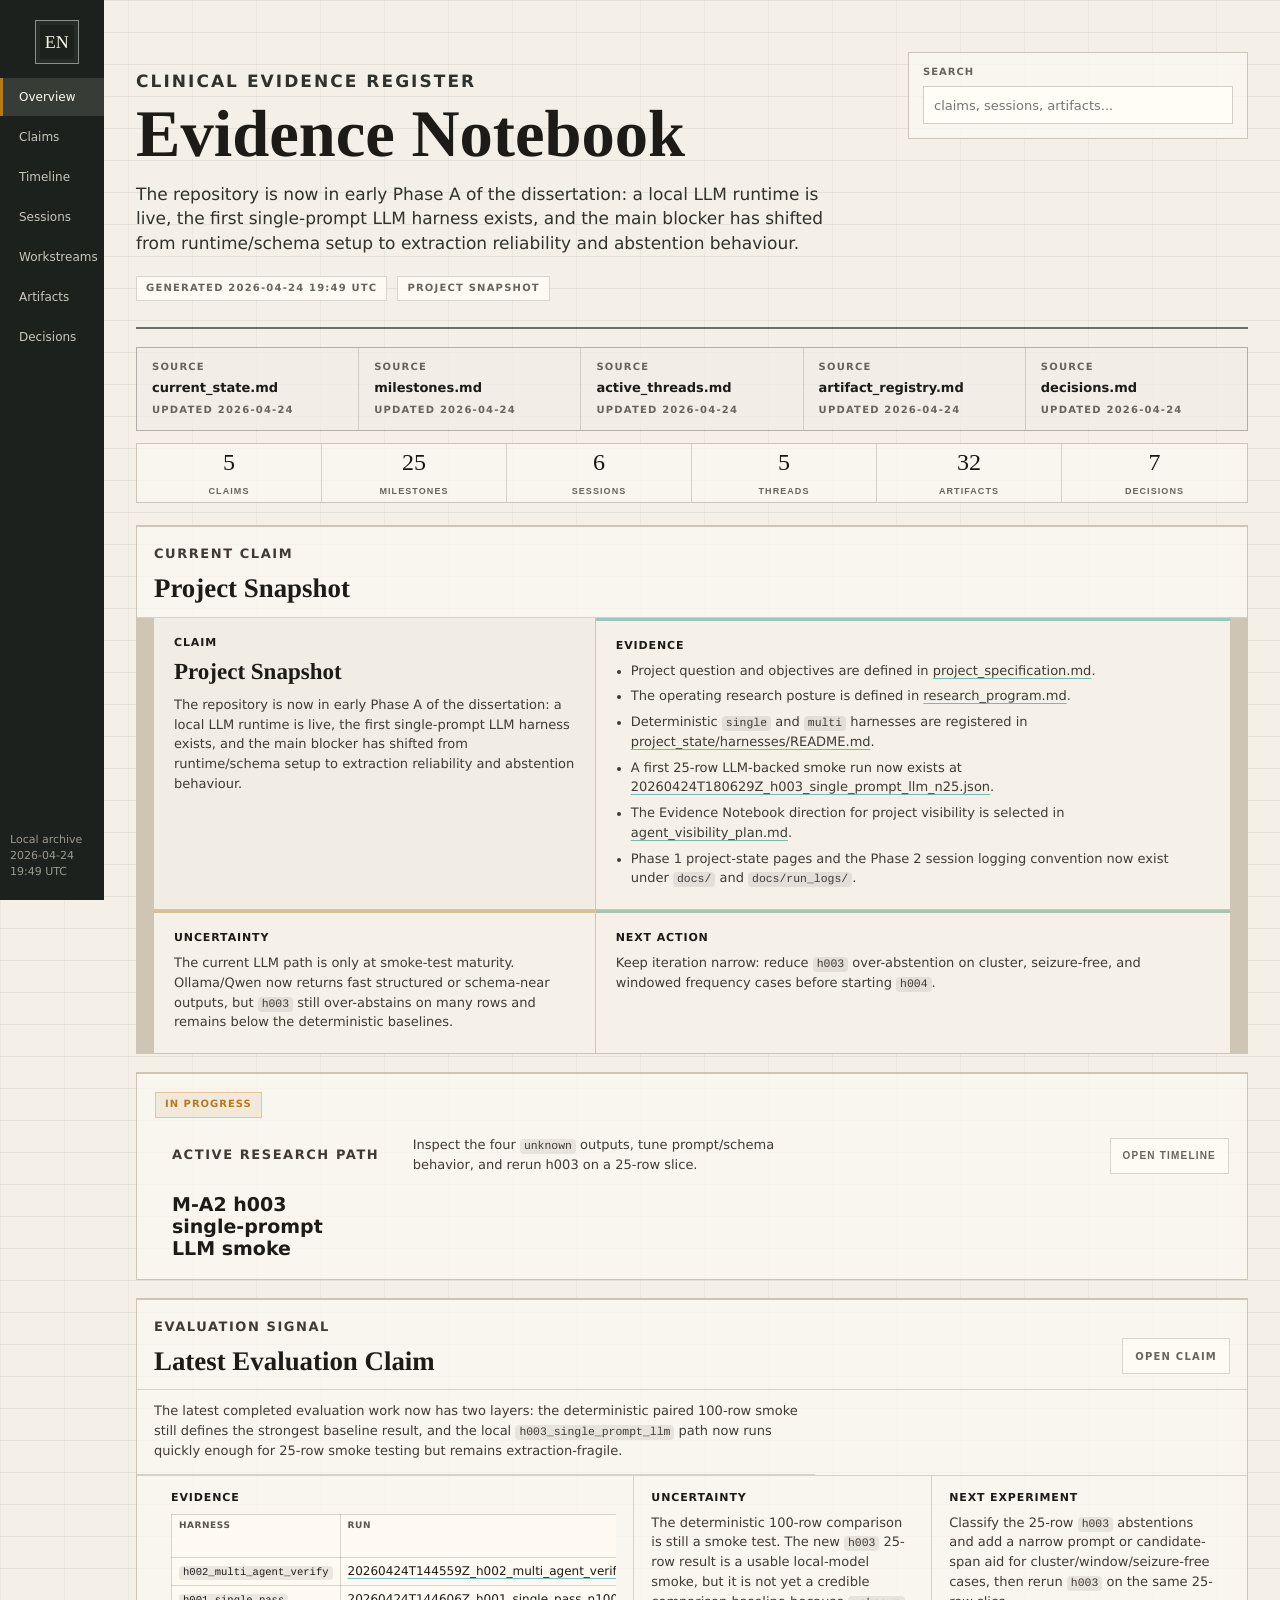
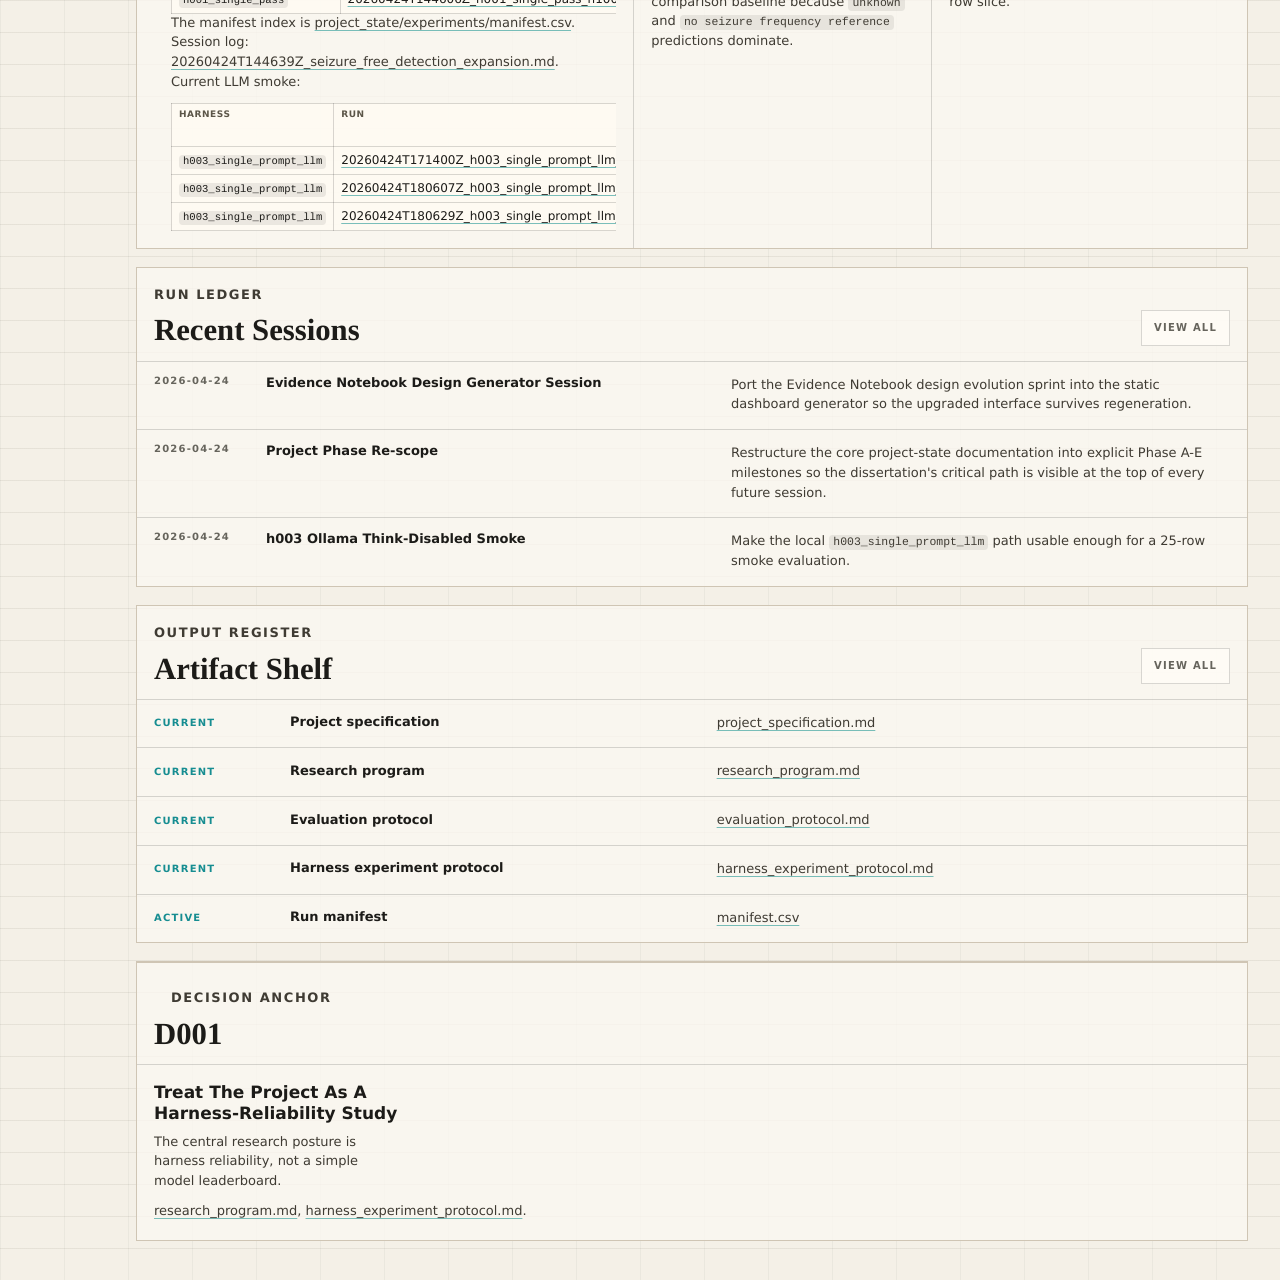
==== site/index.html @ 2886433f "Extract Evidence Notebook into deployable site/ for Vercel" ====
<!doctype html>
<html lang="en">
  <head>
    <meta charset="utf-8" />
    <meta name="viewport" content="width=device-width, initial-scale=1" />
    <title>Evidence Notebook</title>
    <link rel="icon" href="data:," />
    <link rel="stylesheet" href="assets/styles.css" />
  </head>
  <body class="app-body">
    <div id="app" class="app-shell" data-view="overview"></div>
    <script src="assets/data.js"></script>
    <script src="assets/app.js"></script>
  </body>
</html>
---- site/assets/styles.css ----
:root {
  color-scheme: light;
  --ink: #171614;
  --muted: #66645c;
  --paper: #fffdf6;
  --wash: #f3efe3;
  --line: rgba(23, 22, 20, 0.16);
  --accent: #0f8f8c;
  --accent-soft: rgba(15, 143, 140, 0.11);
  --amber: #c98713;
  --green: #2d7653;
  --blue: #315d9b;
}

* {
  box-sizing: border-box;
}

html {
  scroll-behavior: smooth;
}

body {
  margin: 0;
  overflow-x: hidden;
  background: #f5f1e8;
  color: var(--ink);
  font-family: Inter, ui-sans-serif, system-ui, -apple-system, BlinkMacSystemFont, "Segoe UI", sans-serif;
}

a {
  color: inherit;
  text-decoration-color: rgba(15, 143, 140, 0.55);
  text-underline-offset: 3px;
}

code {
  padding: 1px 4px;
  background: rgba(23, 22, 20, 0.08);
  border-radius: 4px;
  font-size: 0.92em;
}

.topbar {
  position: sticky;
  top: 0;
  z-index: 10;
  display: flex;
  gap: 18px;
  align-items: center;
  justify-content: space-between;
  min-height: 64px;
  padding: 10px clamp(18px, 4vw, 44px);
  border-bottom: 1px solid var(--line);
  background: rgba(255, 253, 246, 0.88);
  backdrop-filter: blur(16px);
}

.brand {
  display: grid;
  gap: 2px;
  text-decoration: none;
}

.brand span {
  font-weight: 800;
}

.brand small,
.section-heading span,
.artifact small,
.decision small {
  color: var(--muted);
  font-size: 12px;
}

nav {
  display: flex;
  flex-wrap: wrap;
  gap: 8px;
  justify-content: flex-end;
}

nav a {
  min-height: 34px;
  padding: 8px 10px;
  border: 1px solid transparent;
  border-radius: 999px;
  font-size: 13px;
  text-decoration: none;
  transition: border-color 160ms ease, background 160ms ease;
}

nav a:hover {
  border-color: var(--line);
  background: rgba(255, 255, 255, 0.62);
}

.hero {
  display: grid;
  grid-template-columns: minmax(0, 1fr) minmax(280px, 360px);
  gap: 32px;
  align-items: start;
  width: min(1180px, calc(100vw - 36px));
  margin: 0 auto;
  padding: 28px 0;
  border-bottom: 1px solid var(--line);
}

.hero-copy {
  max-width: 760px;
}

.eyebrow {
  margin: 0 0 12px;
  color: var(--accent);
  font-size: 12px;
  font-weight: 800;
  letter-spacing: 0.12em;
  text-transform: uppercase;
}

h1,
h2,
h3,
p {
  margin: 0;
}

h1 {
  max-width: 760px;
  font-family: Georgia, "Times New Roman", serif;
  font-size: clamp(36px, 4.2vw, 56px);
  font-weight: 700;
  line-height: 1.02;
}

h2 {
  font-family: Georgia, "Times New Roman", serif;
  font-size: clamp(30px, 3vw, 44px);
  line-height: 1.05;
}

h3 {
  font-size: 18px;
  line-height: 1.24;
}

.lede {
  max-width: 700px;
  margin-top: 14px;
  color: #37352f;
  font-size: clamp(17px, 1.7vw, 21px);
  line-height: 1.4;
}

.source-line {
  display: flex;
  flex-wrap: wrap;
  gap: 10px;
  margin-top: 26px;
}

.source-line a,
.hero-note span,
.milestone span,
.artifact span,
.decision span,
.session summary span {
  width: fit-content;
  padding: 5px 8px;
  border: 1px solid var(--line);
  background: rgba(255, 255, 255, 0.55);
  color: var(--muted);
  font-size: 12px;
  font-weight: 800;
  text-decoration: none;
  text-transform: uppercase;
}

.hero-note {
  padding: 20px;
  border-left: 5px solid var(--accent);
  background: var(--paper);
  box-shadow: 5px 5px 0 rgba(23, 22, 20, 0.07);
}

.hero-note strong {
  display: block;
  margin-top: 12px;
  font-size: 24px;
  line-height: 1.12;
}

.hero-note p {
  margin-top: 18px;
  color: var(--muted);
  line-height: 1.5;
}

.band {
  width: min(1180px, calc(100vw - 36px));
  margin: 0 auto;
  padding: 38px 0;
  border-bottom: 1px solid var(--line);
}

.section-heading {
  display: flex;
  gap: 18px;
  align-items: end;
  justify-content: space-between;
  margin-bottom: 28px;
}

.section-heading > div {
  display: grid;
  gap: 8px;
}

.claim-sheet {
  border-top: 2px solid var(--ink);
  background: var(--paper);
}

.claim {
  display: grid;
  grid-template-columns: minmax(180px, 250px) minmax(0, 1fr);
  gap: 20px 28px;
  padding: 22px 0;
  border-bottom: 1px solid var(--line);
}

.claim:last-child {
  border-bottom: 0;
}

.statement {
  font-family: Georgia, "Times New Roman", serif;
  font-size: clamp(20px, 2vw, 28px);
  line-height: 1.18;
}

.claim-meta {
  display: grid;
  grid-column: 1 / -1;
  grid-template-columns: repeat(3, 1fr);
  gap: 18px;
}

.claim-meta div,
.thread,
.decision,
.artifact,
.session {
  background: transparent;
}

.claim-meta div {
  min-width: 0;
  padding: 14px 14px 0 0;
  border-top: 1px solid var(--line);
}

b,
dt {
  display: block;
  margin-bottom: 8px;
  font-size: 12px;
  font-weight: 900;
  letter-spacing: 0.08em;
  text-transform: uppercase;
}

.claim-meta p,
.claim-meta li,
.thread p,
.thread dd,
.artifact p,
.decision p,
.decision div,
.session p,
.session li {
  color: #4b4941;
  font-size: 14px;
  line-height: 1.5;
}

.claim-meta p,
.thread dd p,
.session p,
.decision p {
  max-width: 72ch;
}

ul {
  margin: 0;
  padding-left: 18px;
}

table {
  display: block;
  width: 100%;
  max-width: 100%;
  margin-top: 10px;
  overflow-x: auto;
  border-collapse: collapse;
  background: rgba(255, 253, 246, 0.78);
  font-size: 13px;
}

th,
td {
  padding: 8px 9px;
  border: 1px solid var(--line);
  text-align: left;
  vertical-align: top;
}

th {
  color: #37352f;
  font-size: 11px;
  letter-spacing: 0.06em;
  text-transform: uppercase;
}

.timeline-list {
  display: grid;
  grid-template-columns: repeat(2, minmax(0, 1fr));
  gap: 0 28px;
  margin: 0;
  padding: 0;
  list-style: none;
}

.milestone {
  position: relative;
  min-height: 150px;
  padding: 0 0 28px 34px;
  border-left: 2px solid var(--line);
}

.milestone::before {
  position: absolute;
  top: 2px;
  left: -7px;
  width: 12px;
  height: 12px;
  border: 2px solid var(--ink);
  border-radius: 50%;
  background: var(--wash);
  content: "";
}

.milestone.complete::before {
  background: var(--green);
}

.milestone.planned::before {
  background: var(--amber);
}

.milestone h3,
.artifact h3,
.decision h3,
.thread h3 {
  margin: 12px 0 8px;
}

.milestone p,
.milestone small {
  display: block;
  max-width: 620px;
  color: var(--muted);
  line-height: 1.45;
}

.split {
  display: grid;
  grid-template-columns: minmax(220px, 280px) minmax(0, 1fr);
  gap: 36px;
  align-items: start;
}

.sticky {
  position: sticky;
  top: 92px;
}

.session-list {
  display: grid;
  gap: 14px;
}

.session {
  border-top: 1px solid var(--ink);
  padding: 18px 0;
}

.session summary {
  display: grid;
  grid-template-columns: 110px minmax(0, 1fr);
  gap: 14px;
  align-items: center;
  cursor: pointer;
  list-style: none;
}

.session summary::-webkit-details-marker {
  display: none;
}

.objective {
  margin: 14px 0 0 124px;
}

.session-fields {
  display: grid;
  grid-template-columns: repeat(2, minmax(0, 1fr));
  gap: 18px;
  margin-top: 18px;
}

.session-fields > div {
  min-width: 0;
}

.session footer {
  display: flex;
  flex-wrap: wrap;
  gap: 10px;
  align-items: center;
  justify-content: space-between;
  margin-top: 18px;
  padding-top: 12px;
  border-top: 1px solid var(--line);
  color: var(--muted);
  font-size: 13px;
}

.thread-grid {
  display: grid;
  grid-template-columns: repeat(2, minmax(0, 1fr));
  gap: 20px;
}

.thread {
  padding: 18px 0 18px 18px;
  border-left: 5px solid var(--accent);
}

.thread dl {
  display: grid;
  gap: 10px;
  margin: 18px 0 0;
}

.thread dd {
  margin: 0;
}

.artifact-table,
.decision-list {
  display: grid;
  gap: 1px;
  background: var(--line);
  border: 1px solid var(--line);
}

.artifact,
.decision {
  display: grid;
  grid-template-columns: minmax(190px, 0.55fr) minmax(260px, 1fr) minmax(160px, 0.35fr);
  gap: 18px;
  align-items: start;
  min-width: 0;
  padding: 18px;
  background: var(--paper);
}

.decision {
  grid-template-columns: 82px minmax(220px, 0.7fr) minmax(260px, 1fr);
}

.artifact span,
.decision span {
  border-color: rgba(15, 143, 140, 0.28);
  color: var(--accent);
}

.artifact:hover,
.decision:hover,
.thread:hover,
.session:hover {
  background: #fffefa;
  transition: background 160ms ease;
}

@media (max-width: 980px) {
  .topbar,
  .hero,
  .split,
  .claim,
  .claim-meta,
  .timeline-list,
  .thread-grid,
  .session-fields,
  .artifact,
  .decision {
    grid-template-columns: 1fr;
  }

  .hero {
    padding-top: 26px;
  }

  .section-heading {
    display: grid;
    align-items: start;
  }

  .sticky {
    position: static;
  }

  .objective {
    margin-left: 0;
  }
}

@media (max-width: 640px) {
  .topbar {
    padding-right: 16px;
    padding-left: 16px;
  }

  .band,
  .hero {
    width: min(100vw - 28px, 1180px);
  }

  nav {
    justify-content: flex-start;
  }

  .session summary {
    grid-template-columns: 1fr;
  }

  h1 {
    font-size: clamp(34px, 10vw, 44px);
  }
}

/* Archive Atlas direction */
body {
  background:
    linear-gradient(90deg, rgba(47, 43, 35, 0.035) 1px, transparent 1px),
    #ece7dc;
  background-size: 56px 100%;
}

.archive-shell {
  display: grid;
  grid-template-columns: 104px minmax(0, 1fr);
  min-height: 100svh;
}

.atlas-sidebar {
  position: sticky;
  top: 0;
  display: grid;
  grid-template-rows: auto 1fr auto;
  gap: 22px;
  height: 100svh;
  padding: 20px 0;
  background:
    linear-gradient(90deg, rgba(255, 255, 255, 0.04), transparent),
    #27241f;
  color: #f4efe4;
}

.monogram {
  display: grid;
  width: 54px;
  height: 54px;
  place-items: center;
  margin: 0 auto;
  border: 1px solid rgba(244, 239, 228, 0.38);
  color: #f4efe4;
  font-family: Georgia, "Times New Roman", serif;
  font-size: 20px;
  text-decoration: none;
  box-shadow: inset 0 0 0 4px rgba(255, 255, 255, 0.04);
}

.atlas-sidebar nav {
  display: grid;
  align-content: start;
  gap: 2px;
  justify-content: stretch;
}

.atlas-sidebar nav a {
  min-height: 38px;
  padding: 11px 14px;
  border: 0;
  border-left: 3px solid transparent;
  border-radius: 0;
  color: rgba(244, 239, 228, 0.82);
  font-size: 12px;
  text-align: left;
}

.atlas-sidebar nav a:hover {
  border-left-color: #b5a16f;
  background: rgba(244, 239, 228, 0.1);
  color: #fffaf0;
}

.atlas-sidebar p {
  margin: 0;
  padding: 0 12px;
  color: rgba(244, 239, 228, 0.6);
  font-size: 11px;
  line-height: 1.45;
}

.archive-main {
  width: min(1320px, calc(100vw - 104px));
  min-width: 0;
  margin: 0 auto;
  padding: 26px clamp(24px, 3vw, 42px) 42px;
}

.archive-hero {
  display: grid;
  grid-template-columns: minmax(0, 1fr) 240px;
  gap: 32px;
  padding: 22px 0 24px;
  border-bottom: 2px solid rgba(47, 43, 35, 0.55);
}

.archive-hero h1 {
  font-size: clamp(42px, 5vw, 64px);
  line-height: 0.98;
}

.archive-hero .lede {
  max-width: 840px;
  color: #494438;
  font-size: 17px;
}

.archive-stamp {
  align-self: start;
  padding: 14px;
  border: 1px solid rgba(47, 43, 35, 0.2);
  background: rgba(255, 252, 243, 0.55);
}

.archive-stamp span {
  display: block;
  margin-bottom: 12px;
  color: var(--muted);
  font-size: 10px;
  font-weight: 900;
  letter-spacing: 0.1em;
  text-transform: uppercase;
}

.archive-stamp strong {
  display: block;
  font-size: 17px;
  line-height: 1.18;
}

.archive-stamp p {
  margin-top: 12px;
  color: var(--muted);
  font-size: 12px;
  line-height: 1.45;
}

.source-tabs {
  display: flex;
  flex-wrap: wrap;
  gap: 0;
  margin-top: 18px;
  border: 1px solid var(--line);
  background: rgba(255, 252, 243, 0.5);
}

.source-tabs a {
  min-height: 38px;
  padding: 11px 14px;
  border-right: 1px solid var(--line);
  color: #514a3b;
  font-size: 12px;
  font-weight: 800;
  text-decoration: none;
}

.source-tabs a:hover {
  background: var(--paper);
}

.archive-stats {
  display: grid;
  grid-template-columns: repeat(6, minmax(0, 1fr));
  margin: 16px 0 26px;
  border-top: 1px solid var(--line);
  border-bottom: 1px solid var(--line);
}

.archive-stats div {
  display: grid;
  gap: 4px;
  min-height: 74px;
  place-items: center;
  border-right: 1px solid var(--line);
}

.archive-stats div:last-child {
  border-right: 0;
}

.archive-stats strong {
  font-family: Georgia, "Times New Roman", serif;
  font-size: 28px;
  font-weight: 400;
}

.archive-stats span {
  color: var(--muted);
  font-size: 10px;
  font-weight: 900;
  letter-spacing: 0.08em;
  text-transform: uppercase;
}

.band {
  width: 100%;
  padding: 28px 0;
}

.section-heading {
  padding-bottom: 12px;
  margin-bottom: 0;
  border-bottom: 1px solid rgba(47, 43, 35, 0.3);
}

.section-heading h2 {
  font-size: clamp(27px, 2.5vw, 38px);
}

.eyebrow {
  color: #566d63;
}

.claim-sheet {
  border-top: 0;
  background: rgba(255, 252, 243, 0.58);
}

.claim {
  grid-template-columns: 210px minmax(0, 1fr);
  gap: 16px 28px;
  padding: 22px 0 0;
}

.claim h3 {
  margin-top: 3px;
  font-size: 16px;
}

.statement {
  max-width: 920px;
  font-size: clamp(21px, 2.1vw, 30px);
  line-height: 1.16;
}

.claim-meta {
  grid-template-columns: minmax(240px, 0.9fr) minmax(220px, 0.7fr) minmax(220px, 0.7fr);
  gap: 0;
  border-top: 1px solid var(--line);
}

.claim-meta div {
  padding: 16px 18px 18px 0;
  border-top: 0;
  border-right: 1px solid var(--line);
}

.claim-meta div + div {
  padding-left: 18px;
}

.claim-meta div:last-child {
  border-right: 0;
}

.claim-meta li,
.claim-meta p,
.thread dd,
.session p,
.session li,
.artifact p,
.decision p,
.decision div {
  color: #4f493d;
  font-size: 13px;
}

table {
  background: rgba(255, 252, 243, 0.82);
}

th {
  color: #5b5548;
}

.timeline-list {
  grid-template-columns: 1fr;
  max-width: 980px;
  margin-top: 18px;
}

.milestone {
  min-height: 0;
  padding-bottom: 20px;
}

.milestone h3 {
  font-size: 16px;
}

.split {
  grid-template-columns: 230px minmax(0, 1fr);
}

.session {
  padding: 16px 0;
  border-top: 1px solid var(--line);
}

.session summary strong {
  font-size: 17px;
}

.session-fields {
  grid-template-columns: repeat(4, minmax(0, 1fr));
  gap: 0;
  border-top: 1px solid var(--line);
  margin-top: 14px;
}

.session-fields > div {
  padding: 14px 14px 0 0;
  border-right: 1px solid var(--line);
}

.session-fields > div + div {
  padding-left: 14px;
}

.session-fields > div:last-child {
  border-right: 0;
}

.thread-grid {
  grid-template-columns: repeat(2, minmax(0, 1fr));
  gap: 0;
  border: 1px solid var(--line);
  border-bottom: 0;
}

.thread {
  padding: 18px;
  border-left: 0;
  border-bottom: 1px solid var(--line);
  background: rgba(255, 252, 243, 0.56);
}

.thread:nth-child(odd) {
  border-right: 1px solid var(--line);
}

.artifact-table,
.decision-list {
  margin-top: 0;
  background: transparent;
  border-color: var(--line);
}

.artifact,
.decision {
  background: rgba(255, 252, 243, 0.66);
}

.artifact {
  grid-template-columns: minmax(210px, 0.55fr) minmax(340px, 1fr) minmax(190px, 0.35fr);
}

.decision {
  grid-template-columns: 80px minmax(260px, 0.7fr) minmax(340px, 1fr);
}

.artifact:hover,
.decision:hover,
.thread:hover,
.session:hover {
  background: #fffdf6;
}

@media (max-width: 1100px) {
  .archive-shell {
    grid-template-columns: 1fr;
  }

  .atlas-sidebar {
    position: sticky;
    z-index: 20;
    height: auto;
    grid-template-columns: auto 1fr;
    grid-template-rows: auto;
    align-items: center;
    padding: 10px 14px;
  }

  .atlas-sidebar p {
    display: none;
  }

  .atlas-sidebar nav {
    display: flex;
    flex-wrap: wrap;
  }

  .atlas-sidebar nav a {
    min-height: 32px;
    padding: 8px 10px;
    border-left: 0;
    border-bottom: 2px solid transparent;
  }

  .archive-main {
    width: min(100vw, 1320px);
  }

  .archive-hero,
  .claim,
  .split,
  .artifact,
  .decision,
  .session-fields {
    grid-template-columns: 1fr;
  }

  .claim-meta {
    grid-template-columns: 1fr;
  }

  .claim-meta div,
  .claim-meta div + div,
  .session-fields > div,
  .session-fields > div + div {
    padding-left: 0;
    border-right: 0;
  }

  .archive-stats {
    grid-template-columns: repeat(3, 1fr);
  }

  .thread-grid {
    grid-template-columns: 1fr;
  }

  .thread:nth-child(odd) {
    border-right: 0;
  }
}

@media (max-width: 640px) {
  .archive-main {
    padding-right: 16px;
    padding-left: 16px;
  }

  .archive-stats {
    grid-template-columns: repeat(2, 1fr);
  }

  .archive-hero h1 {
    font-size: 38px;
  }
}

/* Archive Atlas polish pass: compact, crisp, document-register density. */
body {
  -webkit-font-smoothing: antialiased;
  text-rendering: geometricPrecision;
}

.archive-shell {
  grid-template-columns: 86px minmax(0, 1fr);
}

.archive-main {
  width: min(1240px, calc(100vw - 86px));
  padding-top: 18px;
}

.atlas-sidebar {
  gap: 18px;
}

.monogram {
  width: 46px;
  height: 46px;
  font-size: 19px;
}

.atlas-sidebar nav a {
  min-height: 32px;
  padding: 8px 12px;
  font-size: 11px;
}

.archive-hero {
  grid-template-columns: minmax(0, 1fr) 220px;
  gap: 26px;
  padding: 14px 0 18px;
}

.archive-hero h1 {
  font-size: clamp(36px, 4vw, 52px);
}

.archive-hero .lede {
  max-width: 780px;
  margin-top: 10px;
  font-size: 14px;
  line-height: 1.42;
}

.archive-stamp {
  padding: 11px;
}

.archive-stamp strong {
  font-size: 14px;
}

.archive-stamp p {
  font-size: 11px;
}

.source-tabs {
  margin-top: 12px;
}

.source-tabs a {
  min-height: 32px;
  padding: 8px 12px;
  font-size: 11px;
}

.archive-stats {
  margin: 12px 0 14px;
}

.archive-stats div {
  min-height: 52px;
}

.archive-stats strong {
  font-size: 22px;
}

.archive-stats span {
  font-size: 9px;
}

.band {
  padding: 16px 0;
}

.section-heading {
  align-items: end;
  padding-bottom: 9px;
}

.section-heading h2 {
  font-size: clamp(23px, 2vw, 31px);
}

.section-heading span {
  align-self: end;
}

.eyebrow {
  margin-bottom: 7px;
  font-size: 10px;
}

.claim {
  grid-template-columns: 170px minmax(0, 1fr);
  gap: 10px 24px;
  padding-top: 14px;
}

.claim h3 {
  margin-top: 2px;
  font-size: 13px;
  line-height: 1.25;
}

.statement {
  max-width: 820px;
  font-size: clamp(16px, 1.35vw, 21px);
  line-height: 1.2;
}

.claim-meta {
  grid-template-columns: minmax(260px, 0.95fr) minmax(220px, 0.7fr) minmax(220px, 0.7fr);
}

.claim-meta div {
  padding: 11px 16px 13px 0;
}

.claim-meta div + div {
  padding-left: 16px;
}

b,
dt {
  margin-bottom: 7px;
  font-size: 10px;
}

.claim-meta p,
.claim-meta li,
.thread p,
.thread dd,
.artifact p,
.decision p,
.decision div,
.session p,
.session li {
  font-size: 12px;
  line-height: 1.42;
}

ul {
  padding-left: 15px;
}

li + li {
  margin-top: 3px;
}

code {
  padding: 1px 4px;
  font-size: 0.88em;
}

table {
  font-size: 11px;
}

th,
td {
  padding: 6px 7px;
}

th {
  font-size: 9px;
}

.timeline-list {
  margin-top: 12px;
}

.milestone {
  padding-bottom: 13px;
}

.milestone h3,
.thread h3,
.artifact h3,
.decision h3 {
  font-size: 14px;
}

.milestone p,
.milestone small {
  font-size: 12px;
}

.split {
  grid-template-columns: 210px minmax(0, 1fr);
}

.session {
  padding: 12px 0;
}

.session summary {
  grid-template-columns: 94px minmax(0, 1fr);
}

.session summary strong {
  font-size: 14px;
}

.objective {
  margin-left: 108px;
  font-size: 12px;
}

.session-fields {
  grid-template-columns: repeat(4, minmax(0, 1fr));
  margin-top: 10px;
}

.session-fields > div {
  padding: 10px 12px 0 0;
}

.session-fields > div + div {
  padding-left: 12px;
}

.thread {
  padding: 13px;
}

.thread dl {
  gap: 8px;
  margin-top: 12px;
}

.artifact,
.decision {
  padding: 13px;
}

.artifact {
  grid-template-columns: minmax(190px, 0.55fr) minmax(300px, 1fr) minmax(160px, 0.35fr);
}

.decision {
  grid-template-columns: 70px minmax(230px, 0.7fr) minmax(300px, 1fr);
}

@media (max-width: 1100px) {
  .archive-main {
    width: min(100vw, 1240px);
  }

  .claim,
  .claim-meta,
  .session-fields,
  .split {
    grid-template-columns: 1fr;
  }

  .objective {
    margin-left: 0;
  }
}

/* Self-contained JS web app shell */
.app-body {
  min-height: 100svh;
  background:
    linear-gradient(90deg, rgba(44, 40, 33, 0.035) 1px, transparent 1px),
    #eee9dd;
  background-size: 56px 100%;
  -webkit-font-smoothing: antialiased;
  text-rendering: geometricPrecision;
}

.app-shell {
  display: grid;
  grid-template-columns: 88px minmax(0, 1fr);
  min-height: 100svh;
}

.app-rail {
  position: sticky;
  top: 0;
  display: grid;
  grid-template-rows: auto 1fr auto;
  gap: 18px;
  height: 100svh;
  padding: 20px 0;
  background: #292621;
  color: #f7f0e2;
}

.app-mark {
  display: grid;
  width: 48px;
  height: 48px;
  place-items: center;
  margin: 0 auto;
  border: 1px solid rgba(247, 240, 226, 0.42);
  color: #fff8e9;
  font-family: Georgia, "Times New Roman", serif;
  font-size: 19px;
  text-decoration: none;
}

.app-rail nav {
  display: grid;
  align-content: start;
  gap: 2px;
}

.app-rail button {
  min-height: 33px;
  padding: 8px 12px;
  border: 0;
  border-left: 3px solid transparent;
  background: transparent;
  color: rgba(247, 240, 226, 0.8);
  cursor: pointer;
  font: inherit;
  font-size: 11px;
  text-align: left;
}

.app-rail button:hover,
.app-rail button.is-active {
  border-left-color: #b49f6b;
  background: rgba(247, 240, 226, 0.1);
  color: #fffaf0;
}

.app-rail p {
  margin: 0;
  padding: 0 12px;
  color: rgba(247, 240, 226, 0.58);
  font-size: 10px;
  line-height: 1.45;
}

.app-main {
  width: min(1240px, calc(100vw - 88px));
  min-width: 0;
  margin: 0 auto;
  padding: 18px clamp(24px, 3vw, 38px) 36px;
}

.app-header {
  display: grid;
  grid-template-columns: minmax(0, 1fr) 280px;
  gap: 28px;
  align-items: start;
  padding: 14px 0 18px;
  border-bottom: 2px solid rgba(47, 43, 35, 0.55);
}

.app-header h1 {
  font-size: clamp(36px, 4vw, 52px);
  line-height: 1;
}

.app-header p {
  max-width: 820px;
  margin-top: 10px;
  color: #494438;
  font-size: 14px;
  line-height: 1.42;
}

.app-kicker {
  margin: 0 0 7px;
  color: #566d63;
  font-size: 10px;
  font-weight: 900;
  letter-spacing: 0.14em;
  text-transform: uppercase;
}

.app-search {
  display: grid;
  gap: 8px;
  padding: 12px;
  border: 1px solid var(--line);
  background: rgba(255, 252, 243, 0.62);
}

.app-search span {
  color: var(--muted);
  font-size: 10px;
  font-weight: 900;
  letter-spacing: 0.1em;
  text-transform: uppercase;
}

.app-search input {
  width: 100%;
  min-height: 34px;
  border: 1px solid rgba(47, 43, 35, 0.22);
  background: #fffdf6;
  color: var(--ink);
  font: inherit;
  font-size: 13px;
  padding: 7px 9px;
}

.source-tabs {
  margin-top: 12px;
}

.app-stats {
  display: grid;
  grid-template-columns: repeat(6, minmax(0, 1fr));
  margin: 12px 0 18px;
  border-top: 1px solid var(--line);
  border-bottom: 1px solid var(--line);
}

.app-stats button {
  display: grid;
  gap: 3px;
  min-height: 52px;
  place-items: center;
  border: 0;
  border-right: 1px solid var(--line);
  background: transparent;
  color: var(--ink);
  cursor: default;
}

.app-stats button:last-child {
  border-right: 0;
}

.app-stats strong {
  font-family: Georgia, "Times New Roman", serif;
  font-size: 22px;
  font-weight: 400;
}

.app-stats span {
  color: var(--muted);
  font-size: 9px;
  font-weight: 900;
  letter-spacing: 0.08em;
  text-transform: uppercase;
}

.app-view {
  min-width: 0;
}

.view-grid {
  display: grid;
  grid-template-columns: minmax(0, 1fr) 260px;
  gap: 14px;
}

.primary-panel {
  grid-column: span 1;
}

.archive-panel {
  min-width: 0;
  border: 1px solid var(--line);
  background: rgba(255, 252, 243, 0.68);
}

.archive-panel > * {
  padding-right: 14px;
  padding-left: 14px;
}

.panel-heading {
  padding-top: 13px;
  padding-bottom: 11px;
  border-bottom: 1px solid var(--line);
}

.panel-heading.row {
  display: flex;
  align-items: end;
  justify-content: space-between;
  gap: 14px;
}

.panel-heading h2 {
  font-size: clamp(22px, 2vw, 30px);
}

.panel-heading button {
  border: 1px solid var(--line);
  background: #fffdf6;
  color: var(--muted);
  cursor: pointer;
  font: inherit;
  font-size: 11px;
  padding: 6px 8px;
}

.claim-line {
  max-width: 820px;
  padding-top: 14px;
  padding-bottom: 14px;
  border-bottom: 1px solid var(--line);
  font-family: Georgia, "Times New Roman", serif;
  font-size: clamp(17px, 1.45vw, 22px);
  line-height: 1.2;
}

.triad,
.quad {
  display: grid;
  gap: 0;
}

.triad {
  grid-template-columns: minmax(260px, 0.95fr) minmax(220px, 0.7fr) minmax(220px, 0.7fr);
}

.quad {
  grid-template-columns: repeat(4, minmax(0, 1fr));
}

.triad section,
.quad section {
  min-width: 0;
  padding: 12px 14px 14px;
  border-right: 1px solid var(--line);
}

.triad section:last-child,
.quad section:last-child {
  border-right: 0;
}

.archive-panel p,
.archive-panel li,
.archive-panel dd,
.archive-panel small,
.index-row small {
  color: #4f493d;
  font-size: 12px;
  line-height: 1.42;
}

.archive-panel ul {
  padding-left: 15px;
}

.compact-panel {
  padding: 13px;
}

.compact-panel h3 {
  margin: 0 0 10px;
  font-size: 15px;
}

.index-row {
  display: grid;
  grid-template-columns: 76px minmax(0, 1fr) minmax(110px, 0.42fr);
  gap: 12px;
  align-items: start;
  padding: 11px 14px;
  border-bottom: 1px solid var(--line);
}

.index-row:last-child {
  border-bottom: 0;
}

.index-row span,
.session-record summary span,
.decision-record > span {
  color: var(--muted);
  font-size: 10px;
  font-weight: 900;
  letter-spacing: 0.06em;
  text-transform: uppercase;
}

.index-row strong {
  font-size: 13px;
  line-height: 1.25;
}

.view-grid > .archive-panel .artifact-row {
  grid-template-columns: 72px minmax(0, 1fr);
}

.view-grid > .archive-panel .artifact-row small {
  display: none;
}

.artifact-row strong a {
  display: inline;
  overflow-wrap: anywhere;
}

.claim-app {
  display: grid;
  grid-template-columns: 220px minmax(0, 1fr);
  gap: 14px;
}

.record-list {
  display: grid;
  align-content: start;
  border: 1px solid var(--line);
  background: rgba(255, 252, 243, 0.42);
}

.record-list button {
  display: grid;
  grid-template-columns: 34px 1fr;
  gap: 8px;
  align-items: start;
  min-height: 42px;
  padding: 10px;
  border: 0;
  border-bottom: 1px solid var(--line);
  background: transparent;
  color: var(--ink);
  cursor: pointer;
  font: inherit;
  font-size: 12px;
  text-align: left;
}

.record-list button.is-active,
.record-list button:hover {
  background: #fffdf6;
}

.record-list span {
  color: var(--muted);
  font-size: 10px;
  font-weight: 900;
}

.app-timeline {
  margin: 0;
  padding: 12px 14px 4px;
  list-style: none;
}

.app-timeline li {
  position: relative;
  display: grid;
  grid-template-columns: 94px minmax(0, 1fr);
  gap: 18px;
  padding: 0 0 17px 20px;
  border-left: 1px solid rgba(47, 43, 35, 0.26);
}

.app-timeline li::before {
  position: absolute;
  top: 2px;
  left: -5px;
  width: 9px;
  height: 9px;
  border: 1px solid var(--ink);
  border-radius: 50%;
  background: #eee9dd;
  content: "";
}

.app-timeline h3,
.decision-record h3 {
  margin: 0 0 4px;
  font-size: 14px;
}

.session-record {
  padding: 0 14px 12px;
  border-bottom: 1px solid var(--line);
}

.session-record summary {
  display: grid;
  grid-template-columns: 84px minmax(0, 1fr) 80px;
  gap: 12px;
  align-items: center;
  min-height: 42px;
  cursor: pointer;
}

.session-record summary strong {
  font-size: 14px;
}

.session-record summary a {
  font-size: 11px;
}

.session-record footer {
  padding-top: 10px;
  border-top: 1px solid var(--line);
  color: var(--muted);
  font-size: 12px;
}

.card-grid {
  display: grid;
  grid-template-columns: repeat(2, minmax(0, 1fr));
  gap: 14px;
}

.body-lead {
  padding-top: 12px;
  padding-bottom: 12px;
  border-bottom: 1px solid var(--line);
}

.stacked-fields section {
  padding: 12px 14px;
  border-bottom: 1px solid var(--line);
}

.stacked-fields section:last-child {
  border-bottom: 0;
}

.shelf {
  display: grid;
}

.decision-record {
  display: grid;
  grid-template-columns: 64px minmax(220px, 0.72fr) minmax(280px, 1fr);
  gap: 14px;
  padding: 13px 14px;
  border-bottom: 1px solid var(--line);
}

.decision-record:last-child {
  border-bottom: 0;
}

.decision-record small {
  display: block;
  margin-top: 8px;
}

@media (max-width: 1100px) {
  .app-shell {
    grid-template-columns: 1fr;
  }

  .app-rail {
    position: sticky;
    z-index: 20;
    height: auto;
    grid-template-columns: auto 1fr;
    grid-template-rows: auto;
    align-items: center;
    padding: 10px 14px;
  }

  .app-rail p {
    display: none;
  }

  .app-rail nav {
    display: flex;
    flex-wrap: wrap;
  }

  .app-rail button {
    border-left: 0;
    border-bottom: 2px solid transparent;
  }

  .app-main {
    width: min(100vw, 1240px);
  }

  .app-header,
  .view-grid,
  .claim-app,
  .triad,
  .quad,
  .card-grid,
  .decision-record {
    grid-template-columns: 1fr;
  }

  .triad section,
  .quad section {
    border-right: 0;
    border-bottom: 1px solid var(--line);
  }

  .app-stats {
    grid-template-columns: repeat(3, minmax(0, 1fr));
  }
}

@media (max-width: 680px) {
  .app-main {
    padding-right: 16px;
    padding-left: 16px;
  }

  .app-stats {
    grid-template-columns: repeat(2, minmax(0, 1fr));
  }

  .index-row,
  .session-record summary,
  .app-timeline li {
    grid-template-columns: 1fr;
  }
}

/* Evidence Notebook upgrade: source-ledger workspace with denser review affordances. */
:root {
  --blueprint: #111827;
  --paper-strong: #fffdf7;
  --paper-soft: rgba(255, 253, 247, 0.74);
  --cyan: #168d91;
  --clinical-green: #2f7d57;
  --review-amber: #b7791f;
}

.app-body {
  background:
    linear-gradient(90deg, rgba(22, 141, 145, 0.04) 1px, transparent 1px),
    linear-gradient(rgba(47, 43, 35, 0.025) 1px, transparent 1px),
    #ede8dc;
  background-size: 64px 100%, 100% 28px;
}

.app-rail {
  background:
    linear-gradient(180deg, rgba(22, 141, 145, 0.16), transparent 42%),
    #25231f;
}

.app-mark {
  border-color: rgba(255, 253, 247, 0.5);
  box-shadow: inset 0 0 0 4px rgba(255, 255, 255, 0.045);
}

.app-main {
  width: min(1320px, calc(100vw - 88px));
  padding-top: 22px;
}

.app-header {
  grid-template-columns: minmax(0, 1fr) minmax(240px, 320px);
  padding-bottom: 20px;
}

.app-header h1 {
  max-width: 880px;
  font-size: clamp(42px, 5.2vw, 72px);
  letter-spacing: 0;
}

.app-header p {
  max-width: 900px;
  font-size: 15px;
}

.header-meta {
  display: flex;
  flex-wrap: wrap;
  gap: 8px;
  margin-top: 16px;
}

.header-meta span,
.source-card span,
.source-card small,
.action-panel button,
.panel-heading button {
  color: var(--muted);
  font-size: 10px;
  font-weight: 900;
  letter-spacing: 0.08em;
  text-transform: uppercase;
}

.header-meta span {
  padding: 5px 8px;
  border: 1px solid var(--line);
  background: rgba(255, 253, 247, 0.62);
}

.app-search {
  background: var(--paper-soft);
}

.source-ledger {
  display: grid;
  grid-template-columns: repeat(5, minmax(0, 1fr));
  gap: 1px;
  margin-top: 14px;
  border: 1px solid var(--line);
  background: var(--line);
}

.source-card {
  display: grid;
  gap: 6px;
  min-height: 82px;
  padding: 12px;
  background: rgba(255, 253, 247, 0.76);
  text-decoration: none;
}

.source-card strong {
  overflow-wrap: anywhere;
  font-size: 13px;
}

.source-card:hover,
.app-stats button:hover,
.panel-heading button:hover,
.action-panel button:hover {
  background: var(--paper-strong);
}

.app-stats {
  border: 1px solid var(--line);
  background: rgba(255, 253, 247, 0.56);
}

.app-stats button {
  cursor: pointer;
  transition: background 150ms ease, color 150ms ease;
}

.app-stats button:hover strong {
  color: var(--cyan);
}

.overview-grid {
  display: grid;
  grid-template-columns: minmax(0, 1fr) minmax(240px, 300px);
  gap: 14px;
}

.overview-grid .primary-panel {
  grid-column: 1;
  grid-row: span 2;
}

.archive-panel {
  background: var(--paper-soft);
  box-shadow: 0 22px 70px rgba(48, 43, 34, 0.06);
}

.claim-dossier {
  border-top: 3px solid var(--ink);
}

.claim-line {
  font-size: clamp(19px, 1.7vw, 27px);
}

.triad section:first-child {
  border-top: 3px solid rgba(22, 141, 145, 0.28);
}

.triad section:nth-child(2) {
  border-top: 3px solid rgba(183, 121, 31, 0.34);
}

.triad section:nth-child(3) {
  border-top: 3px solid rgba(47, 125, 87, 0.34);
}

.action-panel {
  display: grid;
  align-content: start;
  gap: 10px;
  padding: 14px;
  border-top: 3px solid var(--clinical-green);
}

.action-panel h3 {
  font-size: 17px;
}

.action-panel button,
.panel-heading button {
  width: fit-content;
  min-height: 32px;
  padding: 7px 9px;
  border: 1px solid var(--line);
  background: rgba(255, 253, 247, 0.8);
  cursor: pointer;
}

.decision-brief {
  padding-bottom: 14px;
  border-top: 3px solid var(--review-amber);
}

.decision-brief h3,
.decision-brief p,
.decision-brief small {
  display: block;
  padding-right: 14px;
  padding-left: 14px;
}

.decision-brief h3 {
  padding-top: 14px;
  font-size: 15px;
}

.decision-brief p {
  padding-top: 8px;
}

.decision-brief small {
  padding-top: 10px;
  overflow-wrap: anywhere;
}

.index-panel {
  min-height: 220px;
}

.index-row {
  transition: background 150ms ease;
}

.index-row:hover {
  background: var(--paper-strong);
}

.artifact-row.is-planned span {
  color: var(--review-amber);
}

.artifact-row.is-active span,
.artifact-row.is-current span {
  color: var(--cyan);
}

.claim-app {
  grid-template-columns: minmax(210px, 260px) minmax(0, 1fr);
}

.record-list {
  position: sticky;
  top: 18px;
  max-height: calc(100svh - 36px);
  overflow: auto;
}

.app-timeline li {
  min-height: 82px;
}

.app-timeline li::before {
  background: var(--paper-strong);
}

.app-timeline li.is-complete::before {
  border-color: var(--clinical-green);
  background: var(--clinical-green);
}

.app-timeline li.is-planned::before,
.app-timeline li.is-active::before {
  border-color: var(--review-amber);
  background: var(--review-amber);
}

.app-timeline em {
  display: block;
  margin-top: 7px;
  color: #5e5545;
  font-size: 12px;
  font-style: normal;
}

.session-record[open] {
  background: rgba(255, 253, 247, 0.44);
}

.session-record summary a {
  text-align: right;
}

.empty-state {
  padding: 16px 14px;
  color: var(--muted);
  font-size: 13px;
}

@media (max-width: 1100px) {
  .app-main {
    width: min(100vw, 1320px);
  }

  .source-ledger {
    grid-template-columns: repeat(2, minmax(0, 1fr));
  }

  .overview-grid,
  .overview-grid .primary-panel {
    grid-template-columns: 1fr;
    grid-column: auto;
  }

  .record-list {
    position: static;
    max-height: none;
  }
}

@media (max-width: 680px) {
  .source-ledger {
    grid-template-columns: 1fr;
  }

  .app-header h1 {
    font-size: 40px;
  }

  .header-meta {
    display: grid;
  }
}

/* Typography and spacing refinement: calmer scale, tighter rhythm, cleaner reading measure. */
:root {
  --content-max: 1184px;
  --rail-width: 332px;
  --gutter: clamp(20px, 3vw, 32px);
}

body {
  font-size: 14px;
  font-feature-settings: "kern" 1, "liga" 1, "tnum" 1;
}

.app-shell {
  grid-template-columns: 96px minmax(0, 1fr);
}

.app-rail {
  gap: 14px;
}

.app-mark {
  width: 44px;
  height: 44px;
  font-size: 18px;
}

.app-rail button {
  min-height: 38px;
  padding: 10px 16px;
  font-size: 12px;
}

.app-rail p {
  padding: 0 10px;
  font-size: 11px;
}

.app-main {
  width: min(var(--content-max), calc(100vw - 96px));
  padding: 34px var(--gutter) 44px;
}

.app-header {
  grid-template-columns: minmax(0, 760px) minmax(260px, 340px);
  gap: clamp(28px, 5vw, 72px);
  padding: 18px 0 26px;
  align-items: start;
}

.app-header h1 {
  max-width: 760px;
  font-size: clamp(52px, 5.2vw, 78px);
  line-height: 0.92;
}

.app-header p {
  max-width: 760px;
  margin-top: 18px;
  color: #2f312d;
  font-size: 17px;
  line-height: 1.42;
}

.app-kicker,
.header-meta span,
.source-card span,
.source-card small,
.action-panel button,
.panel-heading button,
.app-stats span,
.index-row span,
.session-record summary span,
.decision-record > span {
  letter-spacing: 0.12em;
}

.app-kicker {
  margin-bottom: 10px;
  font-size: 11px;
}

.header-meta {
  gap: 10px;
  margin-top: 20px;
}

.header-meta span {
  padding: 6px 9px;
  background: rgba(255, 253, 247, 0.78);
}

.app-search {
  padding: 14px;
}

.app-search input {
  min-height: 38px;
  padding: 9px 10px;
}

.source-ledger {
  margin-top: 18px;
}

.source-card {
  gap: 8px;
  min-height: 76px;
  padding: 14px 15px;
}

.source-card strong {
  font-size: 13px;
  line-height: 1.25;
}

.app-stats {
  margin: 12px 0 22px;
}

.app-stats button {
  min-height: 58px;
}

.app-stats strong {
  font-size: 24px;
  line-height: 1;
}

.overview-grid {
  grid-template-columns: minmax(0, 1fr) var(--rail-width);
  gap: 18px;
  align-items: start;
}

.overview-grid .primary-panel {
  grid-row: auto;
}

.session-panel,
.artifact-panel,
.decision-brief {
  grid-column: 1;
}

.action-panel {
  grid-column: 2;
}

.artifact-panel {
  grid-row: 3;
}

.decision-brief {
  grid-row: 4;
}

.archive-panel {
  box-shadow: 0 18px 50px rgba(48, 43, 34, 0.045);
}

.archive-panel > * {
  padding-right: 17px;
  padding-left: 17px;
}

.panel-heading {
  padding-top: 18px;
  padding-bottom: 15px;
}

.panel-heading h2 {
  font-size: clamp(22px, 2.1vw, 34px);
  line-height: 1;
}

.index-panel .panel-heading h2,
.decision-brief .panel-heading h2 {
  font-size: clamp(26px, 2.4vw, 38px);
  line-height: 0.98;
}

.claim-dossier {
  border-top-width: 2px;
}

.claim-line {
  max-width: 74ch;
  padding-top: 18px;
  padding-bottom: 18px;
  font-size: 16px;
  line-height: 1.48;
}

.triad {
  grid-template-columns: minmax(320px, 1.1fr) minmax(220px, 0.7fr) minmax(220px, 0.7fr);
}

.triad section,
.quad section {
  padding: 16px 17px 18px;
}

.archive-panel p,
.archive-panel li,
.archive-panel dd,
.archive-panel small,
.index-row small {
  color: #3f3b33;
  font-size: 13px;
  line-height: 1.52;
}

.archive-panel li + li {
  margin-top: 6px;
}

b,
dt {
  margin-bottom: 10px;
  font-size: 11px;
}

.action-panel {
  gap: 14px;
  padding: 18px;
  border-top-width: 2px;
}

.action-panel h3 {
  max-width: 20ch;
  font-size: 19px;
  line-height: 1.18;
}

.action-panel p {
  max-width: 28ch;
}

.action-panel button,
.panel-heading button {
  min-height: 36px;
  padding: 8px 12px;
}

.index-row {
  grid-template-columns: 96px minmax(0, 1fr) minmax(100px, 0.38fr);
  gap: 16px;
  padding: 14px 17px;
}

.index-row strong {
  font-size: 13px;
  line-height: 1.28;
}

.index-panel .index-row {
  grid-template-columns: 96px minmax(0, 0.9fr) minmax(0, 1fr);
}

.artifact-panel .index-row {
  grid-template-columns: 96px minmax(180px, 0.75fr) minmax(180px, 0.65fr);
}

.view-grid > .archive-panel .artifact-row,
.artifact-row {
  grid-template-columns: 92px minmax(0, 1fr) minmax(160px, 0.55fr);
}

.view-grid > .archive-panel .artifact-row small {
  display: block;
}

.decision-brief {
  padding-bottom: 18px;
  border-top-width: 2px;
}

.decision-brief h3,
.decision-brief p,
.decision-brief small {
  padding-right: 17px;
  padding-left: 17px;
}

.decision-brief h3 {
  max-width: 26ch;
  padding-top: 18px;
  font-size: 17px;
  line-height: 1.22;
}

.decision-brief p {
  max-width: 32ch;
}

.record-list button {
  min-height: 48px;
  padding: 12px;
  line-height: 1.28;
}

.app-timeline {
  padding-top: 16px;
}

.app-timeline li {
  grid-template-columns: 112px minmax(0, 1fr);
  gap: 22px;
  min-height: 0;
  padding-bottom: 22px;
}

.app-timeline h3,
.decision-record h3 {
  font-size: 15px;
  line-height: 1.24;
}

.app-timeline em {
  margin-top: 8px;
  line-height: 1.45;
}

.session-record {
  padding: 0 17px 15px;
}

.session-record summary {
  grid-template-columns: 96px minmax(0, 1fr) 84px;
  min-height: 50px;
}

.session-record summary strong {
  line-height: 1.25;
}

.card-grid {
  gap: 18px;
}

.stacked-fields section {
  padding: 15px 17px;
}

.decision-record {
  grid-template-columns: 76px minmax(220px, 0.72fr) minmax(300px, 1fr);
  padding: 16px 17px;
}

@media (max-width: 1200px) {
  .overview-grid {
    grid-template-columns: 1fr;
  }

  .session-panel,
  .artifact-panel,
  .decision-brief,
  .action-panel {
    grid-column: auto;
    grid-row: auto;
  }
}

@media (max-width: 1100px) {
  .app-shell {
    grid-template-columns: 1fr;
  }

  .app-main {
    width: min(100vw, var(--content-max));
  }

  .app-header {
    grid-template-columns: 1fr;
  }

  .app-header p {
    max-width: 70ch;
  }

  .triad,
  .index-panel .index-row,
  .view-grid > .archive-panel .artifact-row,
  .artifact-row {
    grid-template-columns: 1fr;
  }
}

@media (max-width: 680px) {
  .app-main {
    padding: 24px 16px 36px;
  }

  .app-header h1 {
    font-size: 44px;
  }

  .app-header p {
    font-size: 15px;
  }
}

/* Overview alignment pass: one shared column rhythm, no narrow artifact table. */
.overview-grid {
  grid-template-columns: minmax(0, 1fr);
  gap: 18px;
}

.overview-grid .primary-panel,
.session-panel,
.artifact-panel,
.decision-brief,
.action-panel {
  grid-column: 1;
  grid-row: auto;
}

.action-panel {
  display: grid;
  grid-template-columns: minmax(180px, 0.32fr) minmax(260px, 1fr) auto;
  gap: 18px;
  align-items: center;
}

.action-panel .app-kicker {
  grid-column: 1 / -1;
  margin-bottom: 0;
}

.action-panel h3 {
  max-width: none;
  margin: 0;
}

.action-panel p {
  max-width: 54ch;
}

.action-panel button {
  justify-self: end;
}

.panel-heading.row {
  display: grid;
  grid-template-columns: minmax(0, 1fr) auto;
  align-items: end;
}

.panel-heading.row h2 {
  max-width: none;
}

.artifact-panel .index-row,
.view-grid > .archive-panel .artifact-row,
.artifact-row {
  grid-template-columns: 120px minmax(260px, 0.8fr) minmax(260px, 1fr);
  align-items: center;
}

.artifact-panel .index-row strong,
.artifact-panel .index-row small,
.artifact-row strong,
.artifact-row small {
  min-width: 0;
  overflow-wrap: anywhere;
}

.artifact-panel .index-row small {
  justify-self: start;
}

@media (max-width: 900px) {
  .action-panel,
  .artifact-panel .index-row,
  .view-grid > .archive-panel .artifact-row,
  .artifact-row {
    grid-template-columns: 1fr;
  }

  .action-panel button {
    justify-self: start;
  }
}

/* Timeline view polish: turn the loose spine into a compact milestone ledger. */
.timeline-panel > .panel-heading {
  border-bottom: 0;
}

.timeline-summary {
  display: grid;
  gap: 1px;
  padding: 0;
  border-top: 1px solid var(--line);
  border-bottom: 1px solid var(--line);
  background: var(--line);
}

.timeline-progress {
  display: grid;
  grid-template-columns: minmax(190px, 0.28fr) minmax(260px, 1fr) minmax(260px, 0.58fr);
  gap: 18px;
  align-items: center;
  padding: 18px 20px;
  background: rgba(255, 253, 247, 0.78);
}

.timeline-progress > div:first-child {
  display: grid;
  gap: 4px;
}

.timeline-progress strong {
  font-family: Georgia, "Times New Roman", serif;
  font-size: 38px;
  line-height: 0.9;
}

.timeline-progress span,
.timeline-progress p {
  color: #504a40;
  font-size: 12px;
  line-height: 1.42;
}

.timeline-progress p {
  margin: 0;
}

.timeline-progress b {
  margin-bottom: 5px;
}

.progress-rail {
  position: relative;
  height: 10px;
  border: 1px solid rgba(47, 43, 35, 0.18);
  background: rgba(47, 43, 35, 0.06);
}

.progress-rail i {
  position: absolute;
  inset: 0 auto 0 0;
  display: block;
  background: linear-gradient(90deg, rgba(47, 125, 87, 0.62), rgba(22, 141, 145, 0.48));
}

.phase-strip {
  display: grid;
  grid-template-columns: repeat(4, minmax(0, 1fr));
  gap: 1px;
  background: var(--line);
}

.phase-strip article {
  display: grid;
  grid-template-columns: 32px minmax(0, 1fr);
  gap: 10px;
  align-items: start;
  min-height: 86px;
  padding: 15px 16px;
  background: rgba(255, 253, 247, 0.72);
}

.phase-strip article.has-items {
  background: rgba(255, 253, 247, 0.9);
}

.phase-strip span {
  display: grid;
  width: 30px;
  height: 30px;
  place-items: center;
  border: 1px solid rgba(22, 141, 145, 0.28);
  color: var(--cyan);
  font-size: 10px;
  font-weight: 900;
}

.phase-strip h3 {
  margin: 0;
  font-size: 14px;
  line-height: 1.2;
}

.phase-strip p {
  grid-column: 2;
  margin: -4px 0 0;
  color: #5c5548;
  font-size: 12px;
}

.key-events {
  display: grid;
  grid-template-columns: minmax(180px, 0.34fr) repeat(3, minmax(0, 1fr));
  gap: 1px;
  background: var(--line);
}

.key-events > div,
.key-events article {
  display: grid;
  align-content: start;
  gap: 8px;
  min-height: 118px;
  padding: 16px;
  background: rgba(255, 253, 247, 0.86);
}

.key-events h3 {
  margin: 0;
  font-family: Georgia, "Times New Roman", serif;
  font-size: 24px;
  line-height: 1;
}

.key-events article span {
  width: fit-content;
  padding: 5px 7px;
  border: 1px solid rgba(47, 125, 87, 0.22);
  color: var(--clinical-green);
  font-size: 9px;
  font-weight: 900;
  letter-spacing: 0.1em;
  text-transform: uppercase;
}

.key-events article strong {
  font-size: 13px;
  line-height: 1.22;
}

.key-events article small {
  color: #655d50;
  font-size: 11px;
  line-height: 1.36;
}

.app-view > .archive-panel .app-timeline {
  display: grid;
  gap: 0;
  padding: 0;
}

.app-timeline li {
  display: grid;
  grid-template-columns: 148px minmax(0, 1fr);
  gap: 26px;
  min-height: 0;
  padding: 22px 24px 22px 0;
  border-left: 0;
  border-bottom: 1px solid var(--line);
}

.app-timeline li:last-child {
  border-bottom: 0;
}

.app-timeline li::before {
  display: none;
}

.app-timeline li > span {
  align-self: start;
  justify-self: end;
  min-width: 92px;
  padding: 7px 9px;
  border: 1px solid rgba(47, 43, 35, 0.18);
  background: rgba(255, 253, 247, 0.74);
  color: #4d493f;
  font-size: 10px;
  font-weight: 900;
  letter-spacing: 0.1em;
  line-height: 1;
  text-align: center;
  text-transform: uppercase;
}

.app-timeline li.is-complete > span {
  border-color: rgba(47, 125, 87, 0.28);
  background: rgba(47, 125, 87, 0.1);
  color: var(--clinical-green);
}

.app-timeline li.is-planned > span,
.app-timeline li.is-active > span {
  border-color: rgba(183, 121, 31, 0.32);
  background: rgba(183, 121, 31, 0.1);
  color: var(--review-amber);
}

.app-timeline li > div {
  position: relative;
  display: grid;
  grid-template-columns: minmax(260px, 0.5fr) minmax(320px, 1fr);
  gap: 18px 28px;
  align-items: start;
}

.app-timeline h3 {
  margin: 0;
  color: #292721;
  font-size: 17px;
  line-height: 1.2;
}

.app-timeline p {
  margin: 0;
  max-width: 74ch;
  color: #403c33;
  font-size: 13px;
  line-height: 1.45;
}

.app-timeline small {
  display: block;
  grid-column: 2;
  margin-top: -8px;
  overflow-wrap: anywhere;
  color: #5c5548;
  font-size: 12px;
  line-height: 1.4;
}

.app-timeline em {
  grid-column: 2;
  margin-top: -8px;
  color: #686052;
  font-size: 12px;
  line-height: 1.45;
}

@media (max-width: 900px) {
  .timeline-progress,
  .key-events {
    grid-template-columns: 1fr;
  }

  .app-timeline li,
  .app-timeline li > div {
    grid-template-columns: 1fr;
  }

  .app-timeline li {
    padding: 18px 17px;
  }

  .app-timeline li > span {
    justify-self: start;
  }

  .app-timeline small,
  .app-timeline em {
    grid-column: 1;
    margin-top: 0;
  }
}

/* Minimal chronological keyline: separates signal from the detailed ledger. */
.timeline-summary {
  gap: 0;
}

.timeline-keyline {
  display: grid;
  grid-template-columns: 170px minmax(0, 1fr);
  gap: 0;
  padding: 0;
  border-top: 1px solid var(--line);
  background: rgba(255, 253, 247, 0.84);
}

.keyline-heading {
  padding: 18px 20px;
  border-right: 1px solid var(--line);
}

.keyline-heading h3 {
  margin: 0;
  font-family: Georgia, "Times New Roman", serif;
  font-size: 24px;
  line-height: 1;
}

.timeline-keyline ol {
  position: relative;
  display: grid;
  grid-template-columns: repeat(7, minmax(96px, 1fr));
  gap: 0;
  margin: 0;
  padding: 18px 18px 20px;
  list-style: none;
}

.timeline-keyline ol::before {
  position: absolute;
  top: 33px;
  right: calc((100% - 170px) / 14 + 18px);
  left: calc((100% - 170px) / 14 + 18px);
  height: 1px;
  background: rgba(47, 43, 35, 0.22);
  content: "";
}

.timeline-keyline li {
  position: relative;
  display: grid;
  align-content: start;
  justify-items: center;
  gap: 9px;
  min-width: 0;
  padding: 0 8px;
  text-align: center;
}

.timeline-keyline li span {
  z-index: 1;
  display: grid;
  width: 30px;
  height: 30px;
  place-items: center;
  border: 1px solid rgba(22, 141, 145, 0.34);
  border-radius: 999px;
  background: var(--paper-strong);
  color: var(--cyan);
  font-size: 10px;
  font-weight: 900;
}

.timeline-keyline li.is-complete span {
  border-color: rgba(47, 125, 87, 0.34);
  color: var(--clinical-green);
}

.timeline-keyline li.is-planned span,
.timeline-keyline li.is-active span {
  border-color: rgba(183, 121, 31, 0.42);
  color: var(--review-amber);
}

.timeline-keyline li strong {
  max-width: 14ch;
  color: #27241f;
  font-size: 12px;
  line-height: 1.2;
}

.timeline-keyline li small {
  color: #6a6255;
  font-size: 9px;
  font-weight: 900;
  letter-spacing: 0.1em;
  text-transform: uppercase;
}

@media (max-width: 900px) {
  .timeline-keyline {
    grid-template-columns: 1fr;
  }

  .keyline-heading {
    border-right: 0;
    border-bottom: 1px solid var(--line);
  }

  .timeline-keyline ol {
    grid-template-columns: 1fr;
    gap: 14px;
  }

  .timeline-keyline ol::before {
    top: 28px;
    bottom: 28px;
    left: 32px;
    width: 1px;
    height: auto;
  }

  .timeline-keyline li {
    grid-template-columns: 34px minmax(0, 1fr);
    justify-items: start;
    text-align: left;
  }

.timeline-keyline li small {
    grid-column: 2;
  }
}

/* Research-workspace pass: make the first screen decision-shaped. */
.evaluation-panel {
  border-top: 2px solid rgba(22, 141, 145, 0.44);
}

.evaluation-panel .body-lead {
  max-width: 82ch;
}

.compact-fields {
  display: grid;
  grid-template-columns: minmax(320px, 1fr) minmax(220px, 0.62fr) minmax(220px, 0.62fr);
  border-top: 1px solid var(--line);
}

.compact-fields section {
  min-width: 0;
  padding: 15px 17px 17px;
  border-right: 1px solid var(--line);
}

.compact-fields section:last-child {
  border-right: 0;
}

.compact-fields table {
  font-size: 12px;
}

.compact-fields th,
.compact-fields td {
  padding: 6px 7px;
}

.status-chip {
  width: fit-content;
  padding: 7px 9px;
  border: 1px solid rgba(183, 121, 31, 0.32);
  background: rgba(183, 121, 31, 0.1);
  color: var(--review-amber);
  font-size: 10px;
  font-weight: 900;
  letter-spacing: 0.1em;
  line-height: 1;
  text-transform: uppercase;
}

.status-chip.is-complete {
  border-color: rgba(47, 125, 87, 0.28);
  background: rgba(47, 125, 87, 0.1);
  color: var(--clinical-green);
}

.action-panel .status-chip {
  grid-column: 1;
  justify-self: start;
}

.action-panel h3 {
  grid-column: 1;
}

.action-panel p {
  grid-column: 2;
  grid-row: 2 / span 2;
}

.action-panel button {
  grid-column: 3;
  grid-row: 2 / span 2;
}

.artifact-groups {
  display: grid;
  gap: 1px;
  padding: 0;
  background: var(--line);
}

.artifact-group {
  display: grid;
  grid-template-columns: 190px minmax(0, 1fr);
  background: rgba(255, 253, 247, 0.84);
}

.artifact-group h3 {
  margin: 0;
  padding: 16px 17px;
  border-right: 1px solid var(--line);
  color: #2d2a24;
  font-size: 14px;
  line-height: 1.2;
}

.artifact-group .shelf {
  min-width: 0;
}

.artifact-group .index-row {
  background: transparent;
}

@media (max-width: 900px) {
  .compact-fields,
  .artifact-group {
    grid-template-columns: 1fr;
  }

  .action-panel .status-chip,
  .action-panel h3,
  .action-panel p,
  .action-panel button {
    grid-column: auto;
    grid-row: auto;
  }

  .compact-fields section,
  .artifact-group h3 {
    border-right: 0;
    border-bottom: 1px solid var(--line);
  }
}

/* Design-evolution sprint: compact inner views, dossier reader, phase timeline, artifact shelf. */
:root {
  --design-primary: #1c211d;
  --design-paper: #f4f0e7;
  --design-paper-raised: #fbf8f1;
  --design-paper-muted: #e9e3d6;
  --design-grid: #dcd3c1;
  --design-border: #cfc5b4;
  --design-border-strong: #827867;
  --design-text: #1c1b18;
  --design-muted: #5e5a51;
  --design-faint: #81796b;
  --design-evidence: #0a7d82;
  --design-warning: #b47a16;
  --design-success: #247a57;
  --design-danger: #a6423a;
  --design-info: #2f6f9f;
}

.app-body {
  background:
    linear-gradient(90deg, rgba(28, 33, 29, 0.045) 1px, transparent 1px),
    linear-gradient(rgba(130, 120, 103, 0.12) 1px, transparent 1px),
    var(--design-paper);
  background-size: 64px 100%, 100% 32px;
  color: var(--design-text);
}

.app-shell {
  grid-template-columns: 104px minmax(0, 1fr);
}

.app-rail {
  background: var(--design-primary);
  color: var(--design-paper);
}

.app-rail button:focus-visible,
.app-mark:focus-visible,
.app-search input:focus-visible,
.record-list button:focus-visible,
.panel-heading button:focus-visible,
.action-panel button:focus-visible,
.app-stats button:focus-visible,
.source-card:focus-visible {
  outline: 2px solid var(--design-warning);
  outline-offset: 2px;
}

.app-rail button:hover,
.app-rail button.is-active {
  border-left-color: var(--design-warning);
  background: rgba(244, 240, 231, 0.13);
}

.app-main {
  width: min(1280px, calc(100vw - 104px));
}

.app-header {
  border-bottom-color: rgba(28, 33, 29, 0.62);
}

.app-shell:not([data-view="overview"]) .app-main {
  padding-top: 18px;
}

.app-shell:not([data-view="overview"]) .app-header {
  grid-template-columns: minmax(0, 1fr) minmax(300px, 380px);
  gap: 22px;
  padding: 0 0 14px;
  border-bottom-width: 1px;
}

.app-shell:not([data-view="overview"]) .app-header h1 {
  max-width: 980px;
  font-size: clamp(30px, 3.2vw, 44px);
  line-height: 1.02;
}

.app-shell:not([data-view="overview"]) .app-header p {
  max-width: 78ch;
  margin-top: 8px;
  font-size: 13px;
}

.app-shell:not([data-view="overview"]) .header-meta {
  margin-top: 10px;
}

.app-shell:not([data-view="overview"]) .app-search {
  align-self: end;
  padding: 10px;
  background: rgba(251, 248, 241, 0.72);
}

.app-shell:not([data-view="overview"]) .source-ledger {
  grid-template-columns: repeat(5, minmax(0, 1fr));
  margin-top: 10px;
}

.app-shell:not([data-view="overview"]) .source-card {
  min-height: 46px;
  gap: 3px;
  padding: 8px 10px;
}

.app-shell:not([data-view="overview"]) .source-card span {
  display: none;
}

.app-shell:not([data-view="overview"]) .source-card strong {
  font-size: 11px;
}

.app-shell:not([data-view="overview"]) .source-card small {
  font-size: 9px;
}

.app-shell:not([data-view="overview"]) .app-stats {
  grid-template-columns: repeat(6, minmax(0, 1fr));
  margin: 8px 0 14px;
}

.app-shell:not([data-view="overview"]) .app-stats button {
  min-height: 38px;
  grid-template-columns: auto auto;
  gap: 8px;
}

.app-shell:not([data-view="overview"]) .app-stats strong {
  font-size: 17px;
}

.app-shell:not([data-view="overview"]) .app-stats span {
  font-size: 9px;
}

.archive-panel,
.source-card,
.app-search,
.app-stats {
  border-color: var(--design-border);
  background-color: rgba(251, 248, 241, 0.78);
  box-shadow: none;
}

.app-kicker {
  color: var(--design-evidence);
}

.claim-app {
  grid-template-columns: minmax(230px, 300px) minmax(0, 1fr);
  gap: 18px;
}

.record-list {
  background: rgba(251, 248, 241, 0.56);
}

.record-list button {
  grid-template-columns: 34px minmax(0, 1fr) auto;
  gap: 10px;
}

.record-list button small {
  align-self: start;
  padding: 4px 6px;
  border: 1px solid rgba(10, 125, 130, 0.22);
  color: var(--design-evidence);
  font-size: 9px;
  font-weight: 900;
  letter-spacing: 0.08em;
  text-transform: uppercase;
}

.record-list button.is-active {
  background: var(--design-paper-raised);
  box-shadow: inset 3px 0 0 var(--design-evidence);
}

.dossier-grid {
  display: grid;
  grid-template-columns: minmax(280px, 0.82fr) minmax(360px, 1.18fr);
  gap: 1px;
  background: var(--design-border);
}

.dossier-block {
  min-width: 0;
  padding: 18px 20px 20px;
  background: rgba(251, 248, 241, 0.88);
}

.dossier-block:first-child {
  background: rgba(244, 240, 231, 0.94);
}

.dossier-block h3 {
  margin: 0 0 12px;
  color: var(--design-text);
  font-family: Georgia, "Times New Roman", serif;
  font-size: 23px;
  line-height: 1.1;
}

.dossier-block p,
.dossier-block li,
.dossier-block small {
  color: #3f3b33;
  font-size: 13px;
  line-height: 1.52;
}

.dossier-block.is-evidence {
  border-top: 3px solid rgba(10, 125, 130, 0.38);
}

.dossier-block.is-uncertainty {
  border-top: 3px solid rgba(180, 122, 22, 0.42);
}

.dossier-block.is-next {
  border-top: 3px solid rgba(36, 122, 87, 0.38);
}

.claim-dossier .claim-line,
.claim-dossier .triad {
  display: none;
}

.timeline-panel {
  display: grid;
  grid-template-columns: minmax(0, 1fr) 280px;
  align-items: start;
}

.timeline-panel > .panel-heading,
.timeline-summary,
.phase-strip,
.app-timeline {
  grid-column: 1;
}

.timeline-next {
  position: sticky;
  top: 18px;
  grid-column: 2;
  grid-row: 1 / span 4;
  margin-left: 1px;
  padding: 18px;
  border-left: 1px solid var(--design-border);
  background: rgba(251, 248, 241, 0.92);
}

.timeline-next h3 {
  margin: 0 0 10px;
  font-family: Georgia, "Times New Roman", serif;
  font-size: 24px;
  line-height: 1.05;
}

.timeline-next p {
  margin: 0;
}

.phase-strip {
  display: grid;
  grid-template-columns: repeat(4, minmax(0, 1fr));
  gap: 1px;
  border-top: 1px solid var(--design-border);
  border-bottom: 1px solid var(--design-border);
  background: var(--design-border);
}

.phase-strip article {
  display: grid;
  gap: 7px;
  min-height: 82px;
  padding: 14px 16px;
  background: rgba(251, 248, 241, 0.78);
}

.phase-strip article.is-current {
  background: rgba(199, 154, 56, 0.14);
}

.phase-strip span {
  color: var(--design-faint);
  font-size: 10px;
  font-weight: 900;
  letter-spacing: 0.1em;
  text-transform: uppercase;
}

.phase-strip strong {
  font-size: 13px;
  line-height: 1.24;
}

.phase-strip small {
  color: var(--design-muted);
}

.app-timeline li.is-in-progress > span,
.timeline-keyline li.is-in-progress span {
  border-color: rgba(199, 154, 56, 0.5);
  background: rgba(199, 154, 56, 0.14);
  color: var(--design-warning);
}

.app-timeline li.is-review-needed > span {
  border-color: rgba(47, 111, 159, 0.42);
  background: rgba(47, 111, 159, 0.1);
  color: var(--design-info);
}

.app-timeline li.is-blocked > span {
  border-color: rgba(166, 66, 58, 0.42);
  background: rgba(166, 66, 58, 0.1);
  color: var(--design-danger);
}

.artifact-groups {
  background: var(--design-border);
}

.artifact-group {
  grid-template-columns: 220px minmax(0, 1fr);
  background: rgba(251, 248, 241, 0.88);
}

.artifact-group h3 {
  display: grid;
  align-content: start;
  gap: 8px;
  background: rgba(244, 240, 231, 0.75);
}

.artifact-group h3 small {
  color: var(--design-muted);
  font-family: "Segoe UI", system-ui, sans-serif;
  font-size: 11px;
  font-weight: 500;
  line-height: 1.35;
}

.artifact-shelf-item {
  display: grid;
  grid-template-columns: minmax(190px, 0.6fr) minmax(260px, 1fr) minmax(210px, 0.74fr);
  gap: 18px;
  padding: 16px 18px;
  border-bottom: 1px solid var(--design-border);
  background: rgba(251, 248, 241, 0.72);
}

.artifact-shelf-item:last-child {
  border-bottom: 0;
}

.artifact-shelf-item:hover {
  background: var(--design-paper-raised);
}

.artifact-shelf-item header {
  display: grid;
  align-content: start;
  gap: 7px;
}

.artifact-shelf-item h4 {
  margin: 0;
  font-size: 14px;
  line-height: 1.25;
}

.artifact-shelf-item p {
  margin: 0;
}

.artifact-shelf-item code,
.artifact-path {
  overflow-wrap: anywhere;
  font-family: "Cascadia Mono", "SFMono-Regular", Consolas, monospace;
}

.artifact-shelf-item .status-chip {
  border-color: rgba(10, 125, 130, 0.25);
  color: var(--design-evidence);
}

.artifact-shelf-item.is-planned .status-chip {
  border-color: rgba(180, 122, 22, 0.34);
  color: var(--design-warning);
}

.artifact-shelf-item.is-reference .status-chip {
  border-color: rgba(47, 111, 159, 0.3);
  color: var(--design-info);
}

@media (max-width: 1100px) {
  .app-shell {
    grid-template-columns: 1fr;
  }

  .app-main {
    width: min(100vw, 1280px);
  }

  .app-shell:not([data-view="overview"]) .source-ledger {
    grid-template-columns: repeat(2, minmax(0, 1fr));
  }

  .app-shell:not([data-view="overview"]) .app-stats,
  .dossier-grid,
  .timeline-panel,
  .phase-strip,
  .artifact-group,
  .artifact-shelf-item {
    grid-template-columns: 1fr;
  }

  .timeline-next {
    position: static;
    grid-column: 1;
    grid-row: auto;
    margin-left: 0;
    border-left: 0;
    border-top: 1px solid var(--design-border);
  }
}

@media (max-width: 680px) {
  .app-shell:not([data-view="overview"]) .app-header,
  .app-shell:not([data-view="overview"]) .source-ledger,
  .app-shell:not([data-view="overview"]) .app-stats {
    grid-template-columns: 1fr;
  }

  .record-list button {
    grid-template-columns: 30px minmax(0, 1fr);
  }

  .record-list button small {
    grid-column: 2;
    width: fit-content;
  }
}
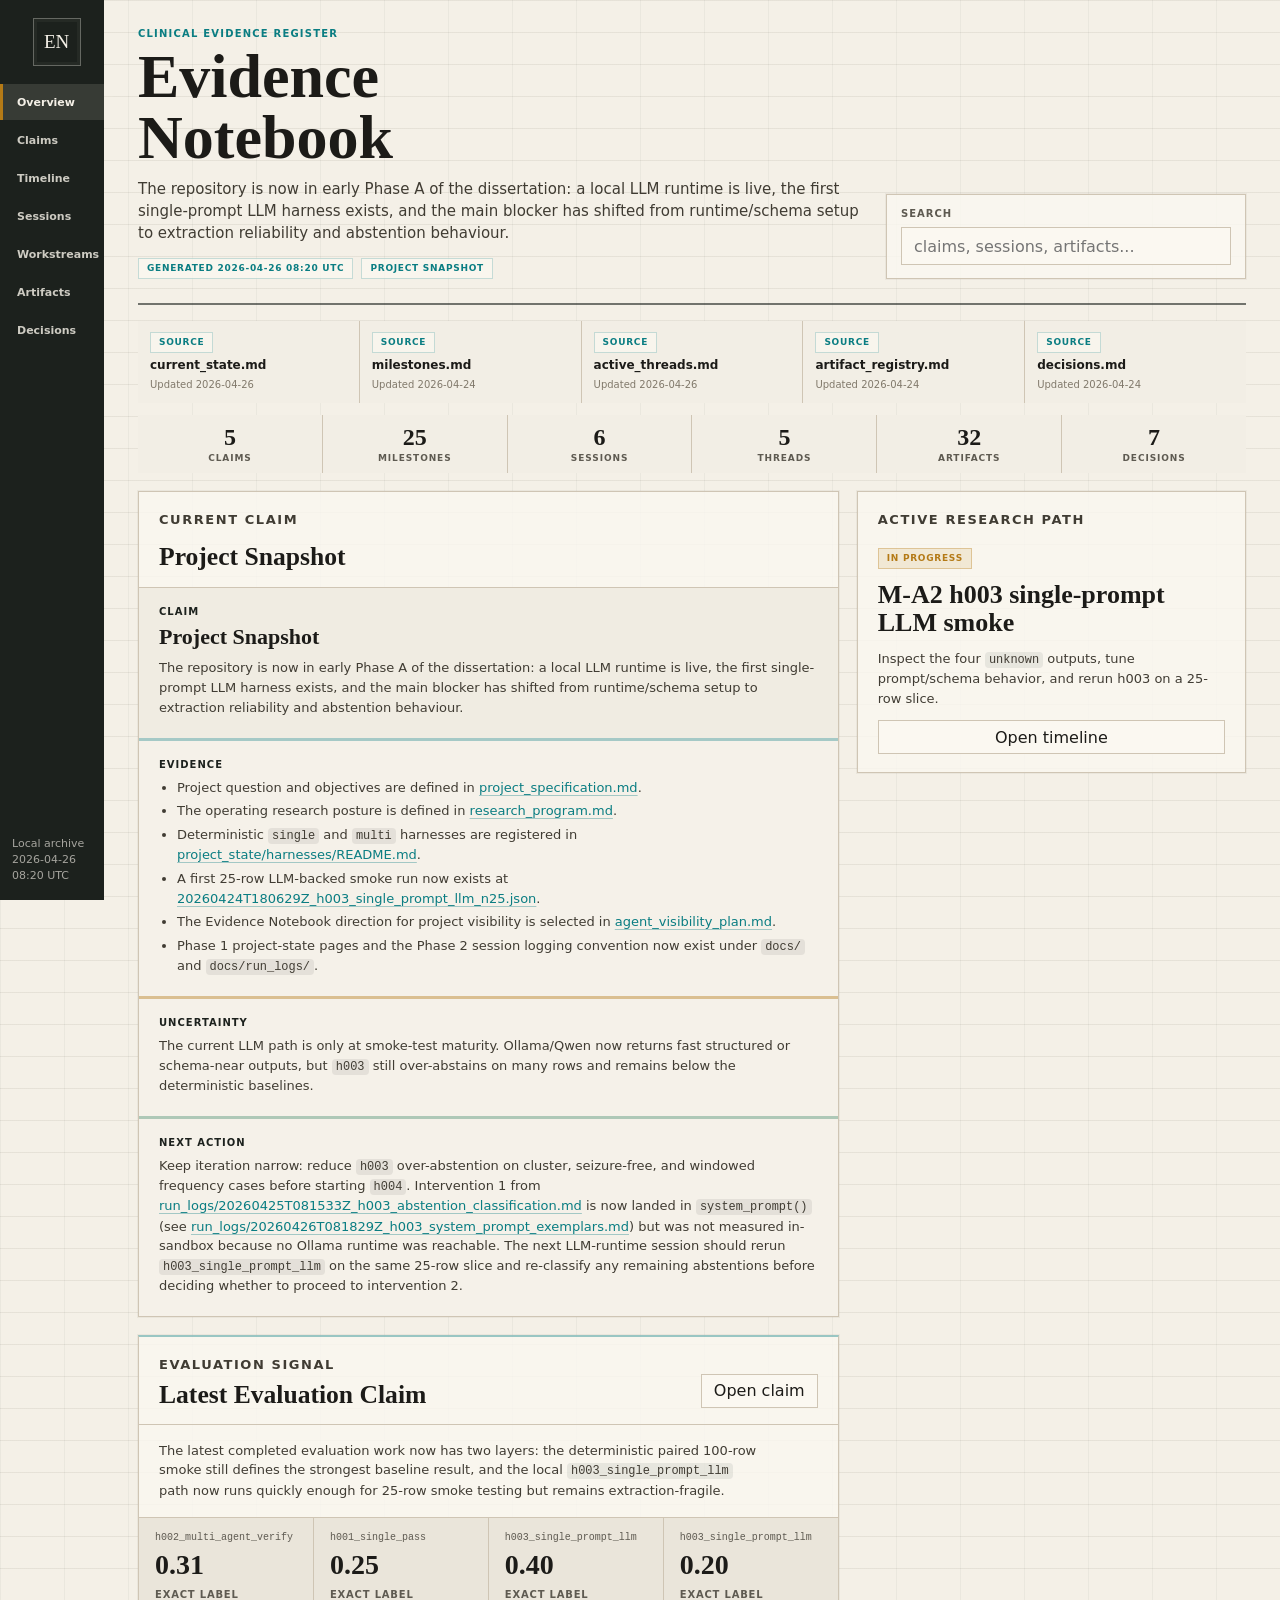
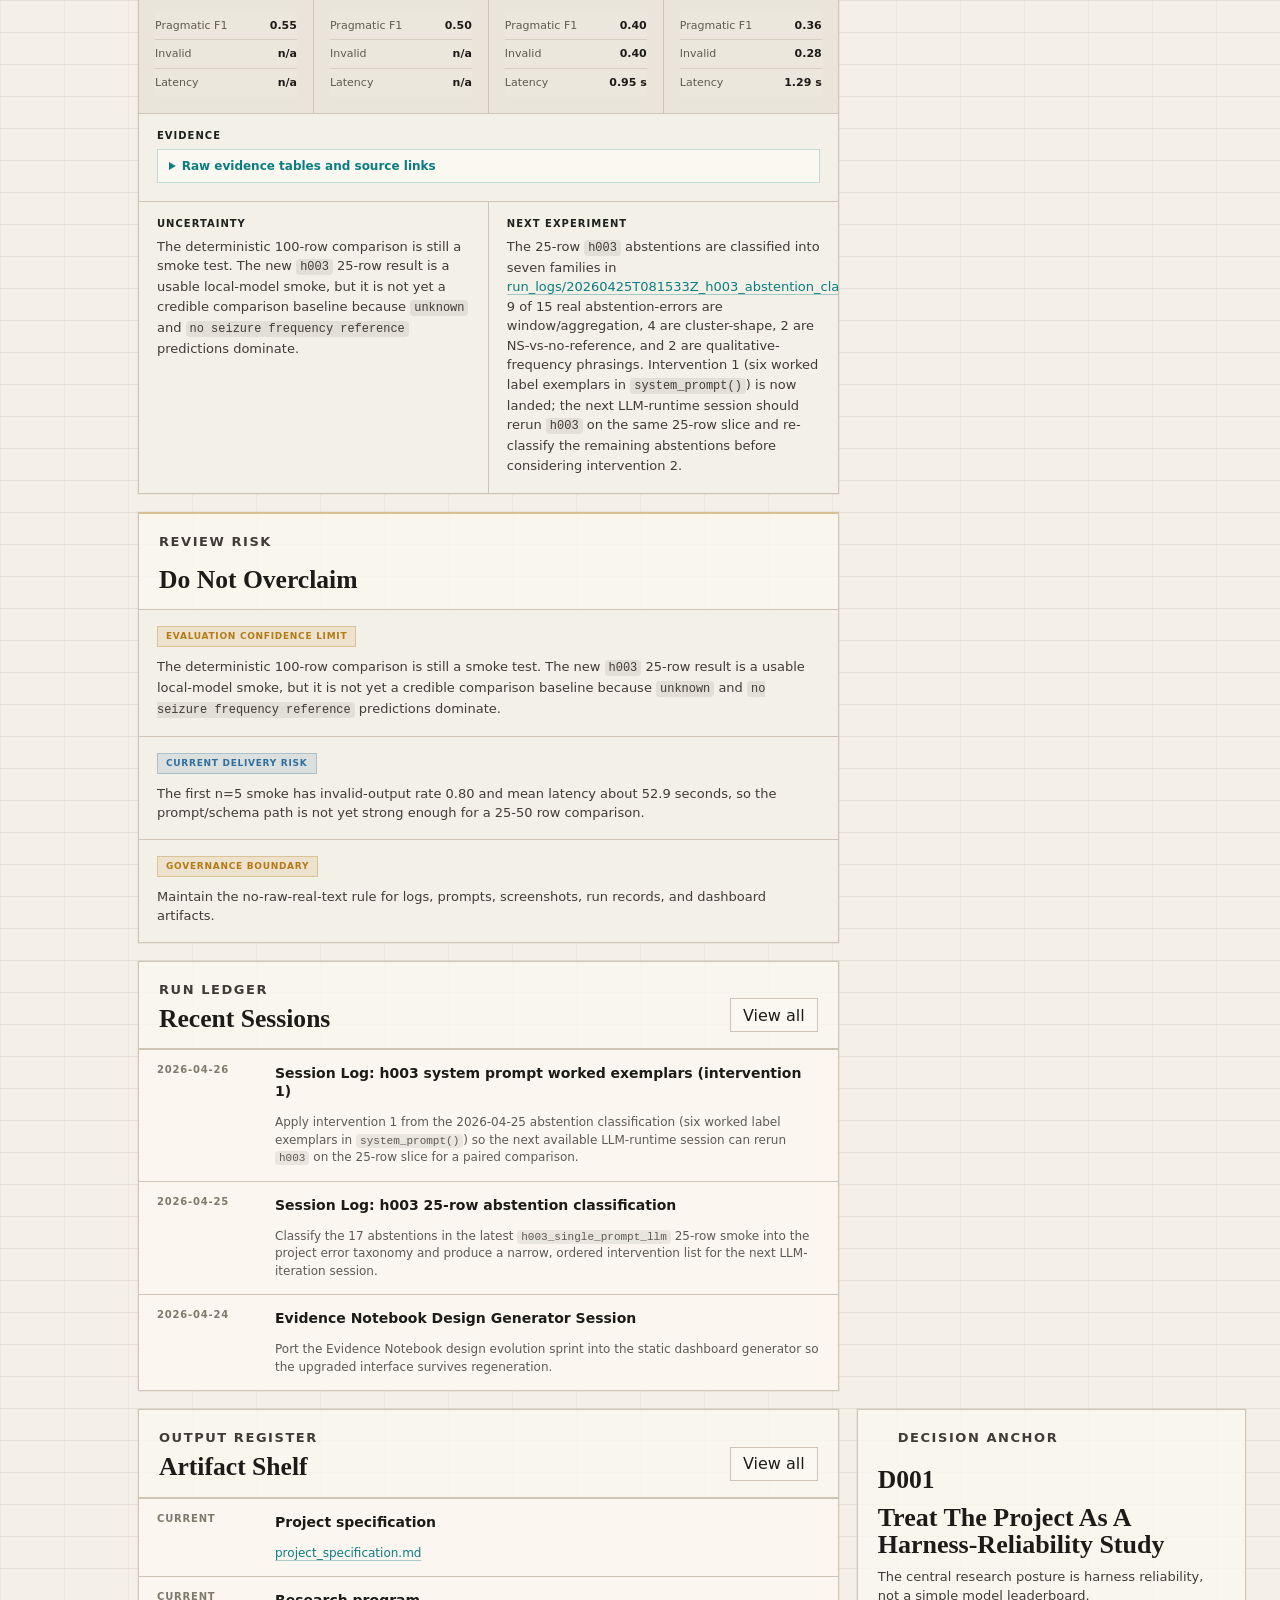
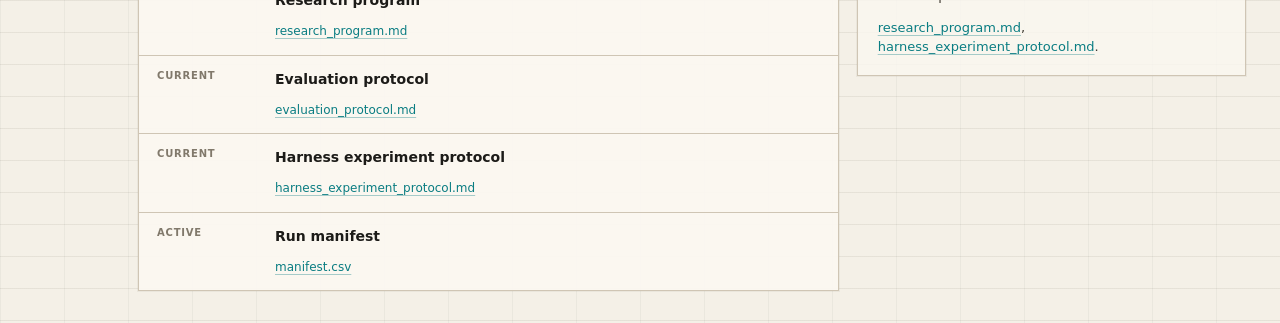
==== commit 2ea667bd: "Accessibility QA pass: ARIA landmarks, skip nav, live region, focus styles - Skip navigation link in" ====
--- a/site/index.html
+++ b/site/index.html
@@ -8,6 +8,8 @@
     <link rel="stylesheet" href="assets/styles.css" />
   </head>
   <body class="app-body">
+    <a href="#main-content" class="skip-link">Skip to main content</a>
+    <div id="a11y-announce" class="visually-hidden" aria-live="polite" aria-atomic="true"></div>
     <div id="app" class="app-shell" data-view="overview"></div>
     <script src="assets/data.js"></script>
     <script src="assets/app.js"></script>
--- a/site/assets/styles.css
+++ b/site/assets/styles.css
@@ -1,19 +1,33 @@
-
 :root {
   color-scheme: light;
-  --ink: #171614;
-  --muted: #66645c;
-  --paper: #fffdf6;
-  --wash: #f3efe3;
-  --line: rgba(23, 22, 20, 0.16);
-  --accent: #0f8f8c;
-  --accent-soft: rgba(15, 143, 140, 0.11);
-  --amber: #c98713;
-  --green: #2d7653;
-  --blue: #315d9b;
-}
-
-* {
+  --ink-strong: #1c211d;
+  --ink: #1c1b18;
+  --ink-muted: #5e5a51;
+  --ink-faint: #81796b;
+  --paper: #f4f0e7;
+  --paper-raised: #fbf8f1;
+  --paper-muted: #e9e3d6;
+  --grid: #dcd3c1;
+  --border: #cfc5b4;
+  --border-strong: #827867;
+  --evidence: #0a7d82;
+  --evidence-soft: rgba(10, 125, 130, 0.12);
+  --warning: #b47a16;
+  --warning-soft: rgba(180, 122, 22, 0.12);
+  --success: #247a57;
+  --success-soft: rgba(36, 122, 87, 0.12);
+  --danger: #a6423a;
+  --danger-soft: rgba(166, 66, 58, 0.12);
+  --info: #2f6f9f;
+  --info-soft: rgba(47, 111, 159, 0.12);
+  --shadow-line: 0 0 0 1px rgba(130, 120, 103, 0.08);
+  --transition-fast: 160ms ease-out;
+  --transition-medium: 220ms ease-out;
+}
+
+*,
+*::before,
+*::after {
   box-sizing: border-box;
 }
 
@@ -23,2904 +37,839 @@
 
 body {
   margin: 0;
+  min-width: 320px;
   overflow-x: hidden;
-  background: #f5f1e8;
+  background:
+    linear-gradient(90deg, rgba(28, 33, 29, 0.045) 1px, transparent 1px),
+    linear-gradient(rgba(130, 120, 103, 0.12) 1px, transparent 1px),
+    var(--paper);
+  background-size: 64px 100%, 100% 32px;
   color: var(--ink);
-  font-family: Inter, ui-sans-serif, system-ui, -apple-system, BlinkMacSystemFont, "Segoe UI", sans-serif;
+  font-family: "Segoe UI", system-ui, -apple-system, BlinkMacSystemFont, sans-serif;
+  -webkit-font-smoothing: antialiased;
+  text-rendering: optimizeLegibility;
 }
 
 a {
+  color: var(--evidence);
+  text-decoration-color: rgba(10, 125, 130, 0.35);
+  text-underline-offset: 3px;
+}
+
+a:hover {
+  text-decoration-color: currentColor;
+}
+
+a:focus-visible {
+  outline: 2px solid var(--warning);
+  outline-offset: 2px;
+}
+
+.visually-hidden {
+  position: absolute;
+  width: 1px;
+  height: 1px;
+  padding: 0;
+  margin: -1px;
+  overflow: hidden;
+  clip: rect(0, 0, 0, 0);
+  white-space: nowrap;
+  border: 0;
+}
+
+.skip-link {
+  position: absolute;
+  top: -52px;
+  left: 0;
+  z-index: 100;
+  padding: 10px 18px;
+  background: var(--ink-strong);
+  color: var(--paper);
+  font-size: 14px;
+  font-weight: 700;
+  text-decoration: none;
+  transition: top var(--transition-fast);
+}
+
+.skip-link:focus {
+  top: 0;
+}
+
+button,
+input,
+summary {
+  font: inherit;
+}
+
+button {
+  border: 0;
+  background: none;
   color: inherit;
-  text-decoration-color: rgba(15, 143, 140, 0.55);
-  text-underline-offset: 3px;
+}
+
+input {
+  color: inherit;
+}
+
+h1,
+h2,
+h3,
+h4,
+p,
+ol,
+ul {
+  margin: 0;
+}
+
+h1,
+h2,
+h3,
+h4 {
+  color: var(--ink);
+  font-family: Georgia, "Times New Roman", serif;
+  font-weight: 700;
+}
+
+ul,
+ol {
+  padding-left: 18px;
+}
+
+li + li {
+  margin-top: 4px;
 }
 
 code {
   padding: 1px 4px;
-  background: rgba(23, 22, 20, 0.08);
+  background: rgba(28, 33, 29, 0.08);
   border-radius: 4px;
+  font-family: "Cascadia Mono", "SFMono-Regular", Consolas, monospace;
   font-size: 0.92em;
-}
-
-.topbar {
+  overflow-wrap: anywhere;
+}
+
+table {
+  width: 100%;
+  max-width: 100%;
+  border-collapse: collapse;
+  margin-top: 12px;
+  background: rgba(251, 248, 241, 0.88);
+  font-size: 12px;
+  table-layout: fixed;
+}
+
+th,
+td {
+  padding: 7px 8px;
+  border: 1px solid var(--border);
+  text-align: left;
+  vertical-align: top;
+  overflow-wrap: anywhere;
+  word-break: break-word;
+}
+
+th {
+  color: var(--ink-muted);
+  font-size: 10px;
+  font-weight: 800;
+  letter-spacing: 0.08em;
+  text-transform: uppercase;
+}
+
+b {
+  display: block;
+  margin-bottom: 8px;
+  color: var(--ink-strong);
+  font-size: 10px;
+  font-weight: 800;
+  letter-spacing: 0.1em;
+  text-transform: uppercase;
+}
+
+.app-body {
+  color: var(--ink);
+}
+
+.app-shell {
+  display: grid;
+  grid-template-columns: 104px minmax(0, 1fr);
+  min-height: 100svh;
+}
+
+.app-rail {
   position: sticky;
   top: 0;
-  z-index: 10;
-  display: flex;
+  display: grid;
+  grid-template-rows: auto 1fr auto;
   gap: 18px;
-  align-items: center;
-  justify-content: space-between;
-  min-height: 64px;
-  padding: 10px clamp(18px, 4vw, 44px);
-  border-bottom: 1px solid var(--line);
-  background: rgba(255, 253, 246, 0.88);
-  backdrop-filter: blur(16px);
-}
-
-.brand {
-  display: grid;
+  height: 100svh;
+  padding: 18px 0 16px;
+  background: var(--ink-strong);
+  color: var(--paper);
+}
+
+.app-mark {
+  display: grid;
+  place-items: center;
+  width: 48px;
+  height: 48px;
+  margin: 0 auto;
+  border: 1px solid rgba(244, 240, 231, 0.34);
+  box-shadow: inset 0 0 0 3px rgba(244, 240, 231, 0.04);
+  color: inherit;
+  font-family: Georgia, "Times New Roman", serif;
+  font-size: 19px;
+  text-decoration: none;
+}
+
+.app-rail nav {
+  display: grid;
+  align-content: start;
   gap: 2px;
-  text-decoration: none;
-}
-
-.brand span {
-  font-weight: 800;
-}
-
-.brand small,
-.section-heading span,
-.artifact small,
-.decision small {
-  color: var(--muted);
-  font-size: 12px;
-}
-
-nav {
-  display: flex;
-  flex-wrap: wrap;
-  gap: 8px;
-  justify-content: flex-end;
-}
-
-nav a {
-  min-height: 34px;
-  padding: 8px 10px;
-  border: 1px solid transparent;
-  border-radius: 999px;
-  font-size: 13px;
-  text-decoration: none;
-  transition: border-color 160ms ease, background 160ms ease;
-}
-
-nav a:hover {
-  border-color: var(--line);
-  background: rgba(255, 255, 255, 0.62);
-}
-
-.hero {
-  display: grid;
-  grid-template-columns: minmax(0, 1fr) minmax(280px, 360px);
-  gap: 32px;
-  align-items: start;
-  width: min(1180px, calc(100vw - 36px));
+}
+
+.app-rail button {
+  display: block;
+  width: 100%;
+  min-height: 36px;
+  padding: 9px 14px;
+  border-left: 3px solid transparent;
+  color: rgba(244, 240, 231, 0.82);
+  font-size: 11px;
+  font-weight: 600;
+  text-align: left;
+  cursor: pointer;
+  transition: background var(--transition-fast), border-color var(--transition-fast), color var(--transition-fast);
+}
+
+.app-rail button:hover,
+.app-rail button.is-active {
+  border-left-color: var(--warning);
+  background: rgba(244, 240, 231, 0.12);
+  color: var(--paper);
+}
+
+.app-rail p {
+  padding: 0 12px;
+  color: rgba(244, 240, 231, 0.64);
+  font-size: 11px;
+  line-height: 1.45;
+}
+
+.app-main {
+  width: min(1280px, calc(100vw - 104px));
+  min-width: 0;
   margin: 0 auto;
-  padding: 28px 0;
-  border-bottom: 1px solid var(--line);
-}
-
-.hero-copy {
-  max-width: 760px;
-}
-
-.eyebrow {
-  margin: 0 0 12px;
-  color: var(--accent);
-  font-size: 12px;
+  padding: 24px clamp(18px, 3vw, 34px) 42px;
+}
+
+.app-header {
+  display: grid;
+  grid-template-columns: minmax(0, 1.15fr) minmax(280px, 360px);
+  gap: 24px;
+  align-items: end;
+  padding: 4px 0 24px;
+  border-bottom: 2px solid rgba(28, 33, 29, 0.6);
+}
+
+.app-header h1 {
+  max-width: 14ch;
+  font-size: clamp(40px, 4.9vw, 62px);
+  line-height: 0.98;
+}
+
+.app-header > div > p:last-of-type {
+  max-width: 76ch;
+  margin-top: 10px;
+  color: #403c33;
+  font-size: 15px;
+  line-height: 1.48;
+}
+
+.app-kicker {
+  margin-bottom: 7px;
+  color: var(--evidence);
+  font-size: 10px;
   font-weight: 800;
   letter-spacing: 0.12em;
   text-transform: uppercase;
-}
-
-h1,
-h2,
-h3,
-p {
-  margin: 0;
-}
-
-h1 {
-  max-width: 760px;
-  font-family: Georgia, "Times New Roman", serif;
-  font-size: clamp(36px, 4.2vw, 56px);
-  font-weight: 700;
-  line-height: 1.02;
-}
-
-h2 {
-  font-family: Georgia, "Times New Roman", serif;
-  font-size: clamp(30px, 3vw, 44px);
-  line-height: 1.05;
-}
-
-h3 {
-  font-size: 18px;
-  line-height: 1.24;
-}
-
-.lede {
-  max-width: 700px;
-  margin-top: 14px;
-  color: #37352f;
-  font-size: clamp(17px, 1.7vw, 21px);
-  line-height: 1.4;
-}
-
-.source-line {
-  display: flex;
-  flex-wrap: wrap;
-  gap: 10px;
-  margin-top: 26px;
-}
-
-.source-line a,
-.hero-note span,
-.milestone span,
-.artifact span,
-.decision span,
-.session summary span {
-  width: fit-content;
-  padding: 5px 8px;
-  border: 1px solid var(--line);
-  background: rgba(255, 255, 255, 0.55);
-  color: var(--muted);
-  font-size: 12px;
-  font-weight: 800;
-  text-decoration: none;
-  text-transform: uppercase;
-}
-
-.hero-note {
-  padding: 20px;
-  border-left: 5px solid var(--accent);
-  background: var(--paper);
-  box-shadow: 5px 5px 0 rgba(23, 22, 20, 0.07);
-}
-
-.hero-note strong {
-  display: block;
-  margin-top: 12px;
-  font-size: 24px;
-  line-height: 1.12;
-}
-
-.hero-note p {
-  margin-top: 18px;
-  color: var(--muted);
-  line-height: 1.5;
-}
-
-.band {
-  width: min(1180px, calc(100vw - 36px));
-  margin: 0 auto;
-  padding: 38px 0;
-  border-bottom: 1px solid var(--line);
-}
-
-.section-heading {
-  display: flex;
-  gap: 18px;
-  align-items: end;
-  justify-content: space-between;
-  margin-bottom: 28px;
-}
-
-.section-heading > div {
-  display: grid;
-  gap: 8px;
-}
-
-.claim-sheet {
-  border-top: 2px solid var(--ink);
-  background: var(--paper);
-}
-
-.claim {
-  display: grid;
-  grid-template-columns: minmax(180px, 250px) minmax(0, 1fr);
-  gap: 20px 28px;
-  padding: 22px 0;
-  border-bottom: 1px solid var(--line);
-}
-
-.claim:last-child {
-  border-bottom: 0;
-}
-
-.statement {
-  font-family: Georgia, "Times New Roman", serif;
-  font-size: clamp(20px, 2vw, 28px);
-  line-height: 1.18;
-}
-
-.claim-meta {
-  display: grid;
-  grid-column: 1 / -1;
-  grid-template-columns: repeat(3, 1fr);
-  gap: 18px;
-}
-
-.claim-meta div,
-.thread,
-.decision,
-.artifact,
-.session {
-  background: transparent;
-}
-
-.claim-meta div {
-  min-width: 0;
-  padding: 14px 14px 0 0;
-  border-top: 1px solid var(--line);
-}
-
-b,
-dt {
-  display: block;
-  margin-bottom: 8px;
-  font-size: 12px;
-  font-weight: 900;
-  letter-spacing: 0.08em;
-  text-transform: uppercase;
-}
-
-.claim-meta p,
-.claim-meta li,
-.thread p,
-.thread dd,
-.artifact p,
-.decision p,
-.decision div,
-.session p,
-.session li {
-  color: #4b4941;
-  font-size: 14px;
-  line-height: 1.5;
-}
-
-.claim-meta p,
-.thread dd p,
-.session p,
-.decision p {
-  max-width: 72ch;
-}
-
-ul {
-  margin: 0;
-  padding-left: 18px;
-}
-
-table {
-  display: block;
-  width: 100%;
-  max-width: 100%;
-  margin-top: 10px;
-  overflow-x: auto;
-  border-collapse: collapse;
-  background: rgba(255, 253, 246, 0.78);
-  font-size: 13px;
-}
-
-th,
-td {
-  padding: 8px 9px;
-  border: 1px solid var(--line);
-  text-align: left;
-  vertical-align: top;
-}
-
-th {
-  color: #37352f;
-  font-size: 11px;
-  letter-spacing: 0.06em;
-  text-transform: uppercase;
-}
-
-.timeline-list {
-  display: grid;
-  grid-template-columns: repeat(2, minmax(0, 1fr));
-  gap: 0 28px;
-  margin: 0;
-  padding: 0;
-  list-style: none;
-}
-
-.milestone {
-  position: relative;
-  min-height: 150px;
-  padding: 0 0 28px 34px;
-  border-left: 2px solid var(--line);
-}
-
-.milestone::before {
-  position: absolute;
-  top: 2px;
-  left: -7px;
-  width: 12px;
-  height: 12px;
-  border: 2px solid var(--ink);
-  border-radius: 50%;
-  background: var(--wash);
-  content: "";
-}
-
-.milestone.complete::before {
-  background: var(--green);
-}
-
-.milestone.planned::before {
-  background: var(--amber);
-}
-
-.milestone h3,
-.artifact h3,
-.decision h3,
-.thread h3 {
-  margin: 12px 0 8px;
-}
-
-.milestone p,
-.milestone small {
-  display: block;
-  max-width: 620px;
-  color: var(--muted);
-  line-height: 1.45;
-}
-
-.split {
-  display: grid;
-  grid-template-columns: minmax(220px, 280px) minmax(0, 1fr);
-  gap: 36px;
-  align-items: start;
-}
-
-.sticky {
-  position: sticky;
-  top: 92px;
-}
-
-.session-list {
-  display: grid;
-  gap: 14px;
-}
-
-.session {
-  border-top: 1px solid var(--ink);
-  padding: 18px 0;
-}
-
-.session summary {
-  display: grid;
-  grid-template-columns: 110px minmax(0, 1fr);
-  gap: 14px;
-  align-items: center;
-  cursor: pointer;
-  list-style: none;
-}
-
-.session summary::-webkit-details-marker {
-  display: none;
-}
-
-.objective {
-  margin: 14px 0 0 124px;
-}
-
-.session-fields {
-  display: grid;
-  grid-template-columns: repeat(2, minmax(0, 1fr));
-  gap: 18px;
-  margin-top: 18px;
-}
-
-.session-fields > div {
-  min-width: 0;
-}
-
-.session footer {
-  display: flex;
-  flex-wrap: wrap;
-  gap: 10px;
-  align-items: center;
-  justify-content: space-between;
-  margin-top: 18px;
-  padding-top: 12px;
-  border-top: 1px solid var(--line);
-  color: var(--muted);
-  font-size: 13px;
-}
-
-.thread-grid {
-  display: grid;
-  grid-template-columns: repeat(2, minmax(0, 1fr));
-  gap: 20px;
-}
-
-.thread {
-  padding: 18px 0 18px 18px;
-  border-left: 5px solid var(--accent);
-}
-
-.thread dl {
-  display: grid;
-  gap: 10px;
-  margin: 18px 0 0;
-}
-
-.thread dd {
-  margin: 0;
-}
-
-.artifact-table,
-.decision-list {
-  display: grid;
-  gap: 1px;
-  background: var(--line);
-  border: 1px solid var(--line);
-}
-
-.artifact,
-.decision {
-  display: grid;
-  grid-template-columns: minmax(190px, 0.55fr) minmax(260px, 1fr) minmax(160px, 0.35fr);
-  gap: 18px;
-  align-items: start;
-  min-width: 0;
-  padding: 18px;
-  background: var(--paper);
-}
-
-.decision {
-  grid-template-columns: 82px minmax(220px, 0.7fr) minmax(260px, 1fr);
-}
-
-.artifact span,
-.decision span {
-  border-color: rgba(15, 143, 140, 0.28);
-  color: var(--accent);
-}
-
-.artifact:hover,
-.decision:hover,
-.thread:hover,
-.session:hover {
-  background: #fffefa;
-  transition: background 160ms ease;
-}
-
-@media (max-width: 980px) {
-  .topbar,
-  .hero,
-  .split,
-  .claim,
-  .claim-meta,
-  .timeline-list,
-  .thread-grid,
-  .session-fields,
-  .artifact,
-  .decision {
-    grid-template-columns: 1fr;
-  }
-
-  .hero {
-    padding-top: 26px;
-  }
-
-  .section-heading {
-    display: grid;
-    align-items: start;
-  }
-
-  .sticky {
-    position: static;
-  }
-
-  .objective {
-    margin-left: 0;
-  }
-}
-
-@media (max-width: 640px) {
-  .topbar {
-    padding-right: 16px;
-    padding-left: 16px;
-  }
-
-  .band,
-  .hero {
-    width: min(100vw - 28px, 1180px);
-  }
-
-  nav {
-    justify-content: flex-start;
-  }
-
-  .session summary {
-    grid-template-columns: 1fr;
-  }
-
-  h1 {
-    font-size: clamp(34px, 10vw, 44px);
-  }
-}
-
-/* Archive Atlas direction */
-body {
-  background:
-    linear-gradient(90deg, rgba(47, 43, 35, 0.035) 1px, transparent 1px),
-    #ece7dc;
-  background-size: 56px 100%;
-}
-
-.archive-shell {
-  display: grid;
-  grid-template-columns: 104px minmax(0, 1fr);
-  min-height: 100svh;
-}
-
-.atlas-sidebar {
-  position: sticky;
-  top: 0;
-  display: grid;
-  grid-template-rows: auto 1fr auto;
-  gap: 22px;
-  height: 100svh;
-  padding: 20px 0;
-  background:
-    linear-gradient(90deg, rgba(255, 255, 255, 0.04), transparent),
-    #27241f;
-  color: #f4efe4;
-}
-
-.monogram {
-  display: grid;
-  width: 54px;
-  height: 54px;
-  place-items: center;
-  margin: 0 auto;
-  border: 1px solid rgba(244, 239, 228, 0.38);
-  color: #f4efe4;
-  font-family: Georgia, "Times New Roman", serif;
-  font-size: 20px;
-  text-decoration: none;
-  box-shadow: inset 0 0 0 4px rgba(255, 255, 255, 0.04);
-}
-
-.atlas-sidebar nav {
-  display: grid;
-  align-content: start;
-  gap: 2px;
-  justify-content: stretch;
-}
-
-.atlas-sidebar nav a {
-  min-height: 38px;
-  padding: 11px 14px;
-  border: 0;
-  border-left: 3px solid transparent;
-  border-radius: 0;
-  color: rgba(244, 239, 228, 0.82);
-  font-size: 12px;
-  text-align: left;
-}
-
-.atlas-sidebar nav a:hover {
-  border-left-color: #b5a16f;
-  background: rgba(244, 239, 228, 0.1);
-  color: #fffaf0;
-}
-
-.atlas-sidebar p {
-  margin: 0;
-  padding: 0 12px;
-  color: rgba(244, 239, 228, 0.6);
-  font-size: 11px;
-  line-height: 1.45;
-}
-
-.archive-main {
-  width: min(1320px, calc(100vw - 104px));
-  min-width: 0;
-  margin: 0 auto;
-  padding: 26px clamp(24px, 3vw, 42px) 42px;
-}
-
-.archive-hero {
-  display: grid;
-  grid-template-columns: minmax(0, 1fr) 240px;
-  gap: 32px;
-  padding: 22px 0 24px;
-  border-bottom: 2px solid rgba(47, 43, 35, 0.55);
-}
-
-.archive-hero h1 {
-  font-size: clamp(42px, 5vw, 64px);
-  line-height: 0.98;
-}
-
-.archive-hero .lede {
-  max-width: 840px;
-  color: #494438;
-  font-size: 17px;
-}
-
-.archive-stamp {
-  align-self: start;
-  padding: 14px;
-  border: 1px solid rgba(47, 43, 35, 0.2);
-  background: rgba(255, 252, 243, 0.55);
-}
-
-.archive-stamp span {
-  display: block;
-  margin-bottom: 12px;
-  color: var(--muted);
-  font-size: 10px;
-  font-weight: 900;
-  letter-spacing: 0.1em;
-  text-transform: uppercase;
-}
-
-.archive-stamp strong {
-  display: block;
-  font-size: 17px;
-  line-height: 1.18;
-}
-
-.archive-stamp p {
-  margin-top: 12px;
-  color: var(--muted);
-  font-size: 12px;
-  line-height: 1.45;
-}
-
-.source-tabs {
-  display: flex;
-  flex-wrap: wrap;
-  gap: 0;
-  margin-top: 18px;
-  border: 1px solid var(--line);
-  background: rgba(255, 252, 243, 0.5);
-}
-
-.source-tabs a {
-  min-height: 38px;
-  padding: 11px 14px;
-  border-right: 1px solid var(--line);
-  color: #514a3b;
-  font-size: 12px;
-  font-weight: 800;
-  text-decoration: none;
-}
-
-.source-tabs a:hover {
-  background: var(--paper);
-}
-
-.archive-stats {
-  display: grid;
-  grid-template-columns: repeat(6, minmax(0, 1fr));
-  margin: 16px 0 26px;
-  border-top: 1px solid var(--line);
-  border-bottom: 1px solid var(--line);
-}
-
-.archive-stats div {
-  display: grid;
-  gap: 4px;
-  min-height: 74px;
-  place-items: center;
-  border-right: 1px solid var(--line);
-}
-
-.archive-stats div:last-child {
-  border-right: 0;
-}
-
-.archive-stats strong {
-  font-family: Georgia, "Times New Roman", serif;
-  font-size: 28px;
-  font-weight: 400;
-}
-
-.archive-stats span {
-  color: var(--muted);
-  font-size: 10px;
-  font-weight: 900;
-  letter-spacing: 0.08em;
-  text-transform: uppercase;
-}
-
-.band {
-  width: 100%;
-  padding: 28px 0;
-}
-
-.section-heading {
-  padding-bottom: 12px;
-  margin-bottom: 0;
-  border-bottom: 1px solid rgba(47, 43, 35, 0.3);
-}
-
-.section-heading h2 {
-  font-size: clamp(27px, 2.5vw, 38px);
-}
-
-.eyebrow {
-  color: #566d63;
-}
-
-.claim-sheet {
-  border-top: 0;
-  background: rgba(255, 252, 243, 0.58);
-}
-
-.claim {
-  grid-template-columns: 210px minmax(0, 1fr);
-  gap: 16px 28px;
-  padding: 22px 0 0;
-}
-
-.claim h3 {
-  margin-top: 3px;
-  font-size: 16px;
-}
-
-.statement {
-  max-width: 920px;
-  font-size: clamp(21px, 2.1vw, 30px);
-  line-height: 1.16;
-}
-
-.claim-meta {
-  grid-template-columns: minmax(240px, 0.9fr) minmax(220px, 0.7fr) minmax(220px, 0.7fr);
-  gap: 0;
-  border-top: 1px solid var(--line);
-}
-
-.claim-meta div {
-  padding: 16px 18px 18px 0;
-  border-top: 0;
-  border-right: 1px solid var(--line);
-}
-
-.claim-meta div + div {
-  padding-left: 18px;
-}
-
-.claim-meta div:last-child {
-  border-right: 0;
-}
-
-.claim-meta li,
-.claim-meta p,
-.thread dd,
-.session p,
-.session li,
-.artifact p,
-.decision p,
-.decision div {
-  color: #4f493d;
-  font-size: 13px;
-}
-
-table {
-  background: rgba(255, 252, 243, 0.82);
-}
-
-th {
-  color: #5b5548;
-}
-
-.timeline-list {
-  grid-template-columns: 1fr;
-  max-width: 980px;
-  margin-top: 18px;
-}
-
-.milestone {
-  min-height: 0;
-  padding-bottom: 20px;
-}
-
-.milestone h3 {
-  font-size: 16px;
-}
-
-.split {
-  grid-template-columns: 230px minmax(0, 1fr);
-}
-
-.session {
-  padding: 16px 0;
-  border-top: 1px solid var(--line);
-}
-
-.session summary strong {
-  font-size: 17px;
-}
-
-.session-fields {
-  grid-template-columns: repeat(4, minmax(0, 1fr));
-  gap: 0;
-  border-top: 1px solid var(--line);
-  margin-top: 14px;
-}
-
-.session-fields > div {
-  padding: 14px 14px 0 0;
-  border-right: 1px solid var(--line);
-}
-
-.session-fields > div + div {
-  padding-left: 14px;
-}
-
-.session-fields > div:last-child {
-  border-right: 0;
-}
-
-.thread-grid {
-  grid-template-columns: repeat(2, minmax(0, 1fr));
-  gap: 0;
-  border: 1px solid var(--line);
-  border-bottom: 0;
-}
-
-.thread {
-  padding: 18px;
-  border-left: 0;
-  border-bottom: 1px solid var(--line);
-  background: rgba(255, 252, 243, 0.56);
-}
-
-.thread:nth-child(odd) {
-  border-right: 1px solid var(--line);
-}
-
-.artifact-table,
-.decision-list {
-  margin-top: 0;
-  background: transparent;
-  border-color: var(--line);
-}
-
-.artifact,
-.decision {
-  background: rgba(255, 252, 243, 0.66);
-}
-
-.artifact {
-  grid-template-columns: minmax(210px, 0.55fr) minmax(340px, 1fr) minmax(190px, 0.35fr);
-}
-
-.decision {
-  grid-template-columns: 80px minmax(260px, 0.7fr) minmax(340px, 1fr);
-}
-
-.artifact:hover,
-.decision:hover,
-.thread:hover,
-.session:hover {
-  background: #fffdf6;
-}
-
-@media (max-width: 1100px) {
-  .archive-shell {
-    grid-template-columns: 1fr;
-  }
-
-  .atlas-sidebar {
-    position: sticky;
-    z-index: 20;
-    height: auto;
-    grid-template-columns: auto 1fr;
-    grid-template-rows: auto;
-    align-items: center;
-    padding: 10px 14px;
-  }
-
-  .atlas-sidebar p {
-    display: none;
-  }
-
-  .atlas-sidebar nav {
-    display: flex;
-    flex-wrap: wrap;
-  }
-
-  .atlas-sidebar nav a {
-    min-height: 32px;
-    padding: 8px 10px;
-    border-left: 0;
-    border-bottom: 2px solid transparent;
-  }
-
-  .archive-main {
-    width: min(100vw, 1320px);
-  }
-
-  .archive-hero,
-  .claim,
-  .split,
-  .artifact,
-  .decision,
-  .session-fields {
-    grid-template-columns: 1fr;
-  }
-
-  .claim-meta {
-    grid-template-columns: 1fr;
-  }
-
-  .claim-meta div,
-  .claim-meta div + div,
-  .session-fields > div,
-  .session-fields > div + div {
-    padding-left: 0;
-    border-right: 0;
-  }
-
-  .archive-stats {
-    grid-template-columns: repeat(3, 1fr);
-  }
-
-  .thread-grid {
-    grid-template-columns: 1fr;
-  }
-
-  .thread:nth-child(odd) {
-    border-right: 0;
-  }
-}
-
-@media (max-width: 640px) {
-  .archive-main {
-    padding-right: 16px;
-    padding-left: 16px;
-  }
-
-  .archive-stats {
-    grid-template-columns: repeat(2, 1fr);
-  }
-
-  .archive-hero h1 {
-    font-size: 38px;
-  }
-}
-
-/* Archive Atlas polish pass: compact, crisp, document-register density. */
-body {
-  -webkit-font-smoothing: antialiased;
-  text-rendering: geometricPrecision;
-}
-
-.archive-shell {
-  grid-template-columns: 86px minmax(0, 1fr);
-}
-
-.archive-main {
-  width: min(1240px, calc(100vw - 86px));
-  padding-top: 18px;
-}
-
-.atlas-sidebar {
-  gap: 18px;
-}
-
-.monogram {
-  width: 46px;
-  height: 46px;
-  font-size: 19px;
-}
-
-.atlas-sidebar nav a {
-  min-height: 32px;
-  padding: 8px 12px;
-  font-size: 11px;
-}
-
-.archive-hero {
-  grid-template-columns: minmax(0, 1fr) 220px;
-  gap: 26px;
-  padding: 14px 0 18px;
-}
-
-.archive-hero h1 {
-  font-size: clamp(36px, 4vw, 52px);
-}
-
-.archive-hero .lede {
-  max-width: 780px;
-  margin-top: 10px;
-  font-size: 14px;
-  line-height: 1.42;
-}
-
-.archive-stamp {
-  padding: 11px;
-}
-
-.archive-stamp strong {
-  font-size: 14px;
-}
-
-.archive-stamp p {
-  font-size: 11px;
-}
-
-.source-tabs {
-  margin-top: 12px;
-}
-
-.source-tabs a {
-  min-height: 32px;
-  padding: 8px 12px;
-  font-size: 11px;
-}
-
-.archive-stats {
-  margin: 12px 0 14px;
-}
-
-.archive-stats div {
-  min-height: 52px;
-}
-
-.archive-stats strong {
-  font-size: 22px;
-}
-
-.archive-stats span {
-  font-size: 9px;
-}
-
-.band {
-  padding: 16px 0;
-}
-
-.section-heading {
-  align-items: end;
-  padding-bottom: 9px;
-}
-
-.section-heading h2 {
-  font-size: clamp(23px, 2vw, 31px);
-}
-
-.section-heading span {
-  align-self: end;
-}
-
-.eyebrow {
-  margin-bottom: 7px;
-  font-size: 10px;
-}
-
-.claim {
-  grid-template-columns: 170px minmax(0, 1fr);
-  gap: 10px 24px;
-  padding-top: 14px;
-}
-
-.claim h3 {
-  margin-top: 2px;
-  font-size: 13px;
-  line-height: 1.25;
-}
-
-.statement {
-  max-width: 820px;
-  font-size: clamp(16px, 1.35vw, 21px);
-  line-height: 1.2;
-}
-
-.claim-meta {
-  grid-template-columns: minmax(260px, 0.95fr) minmax(220px, 0.7fr) minmax(220px, 0.7fr);
-}
-
-.claim-meta div {
-  padding: 11px 16px 13px 0;
-}
-
-.claim-meta div + div {
-  padding-left: 16px;
-}
-
-b,
-dt {
-  margin-bottom: 7px;
-  font-size: 10px;
-}
-
-.claim-meta p,
-.claim-meta li,
-.thread p,
-.thread dd,
-.artifact p,
-.decision p,
-.decision div,
-.session p,
-.session li {
-  font-size: 12px;
-  line-height: 1.42;
-}
-
-ul {
-  padding-left: 15px;
-}
-
-li + li {
-  margin-top: 3px;
-}
-
-code {
-  padding: 1px 4px;
-  font-size: 0.88em;
-}
-
-table {
-  font-size: 11px;
-}
-
-th,
-td {
-  padding: 6px 7px;
-}
-
-th {
-  font-size: 9px;
-}
-
-.timeline-list {
-  margin-top: 12px;
-}
-
-.milestone {
-  padding-bottom: 13px;
-}
-
-.milestone h3,
-.thread h3,
-.artifact h3,
-.decision h3 {
-  font-size: 14px;
-}
-
-.milestone p,
-.milestone small {
-  font-size: 12px;
-}
-
-.split {
-  grid-template-columns: 210px minmax(0, 1fr);
-}
-
-.session {
-  padding: 12px 0;
-}
-
-.session summary {
-  grid-template-columns: 94px minmax(0, 1fr);
-}
-
-.session summary strong {
-  font-size: 14px;
-}
-
-.objective {
-  margin-left: 108px;
-  font-size: 12px;
-}
-
-.session-fields {
-  grid-template-columns: repeat(4, minmax(0, 1fr));
-  margin-top: 10px;
-}
-
-.session-fields > div {
-  padding: 10px 12px 0 0;
-}
-
-.session-fields > div + div {
-  padding-left: 12px;
-}
-
-.thread {
-  padding: 13px;
-}
-
-.thread dl {
-  gap: 8px;
-  margin-top: 12px;
-}
-
-.artifact,
-.decision {
-  padding: 13px;
-}
-
-.artifact {
-  grid-template-columns: minmax(190px, 0.55fr) minmax(300px, 1fr) minmax(160px, 0.35fr);
-}
-
-.decision {
-  grid-template-columns: 70px minmax(230px, 0.7fr) minmax(300px, 1fr);
-}
-
-@media (max-width: 1100px) {
-  .archive-main {
-    width: min(100vw, 1240px);
-  }
-
-  .claim,
-  .claim-meta,
-  .session-fields,
-  .split {
-    grid-template-columns: 1fr;
-  }
-
-  .objective {
-    margin-left: 0;
-  }
-}
-
-/* Self-contained JS web app shell */
-.app-body {
-  min-height: 100svh;
-  background:
-    linear-gradient(90deg, rgba(44, 40, 33, 0.035) 1px, transparent 1px),
-    #eee9dd;
-  background-size: 56px 100%;
-  -webkit-font-smoothing: antialiased;
-  text-rendering: geometricPrecision;
-}
-
-.app-shell {
-  display: grid;
-  grid-template-columns: 88px minmax(0, 1fr);
-  min-height: 100svh;
-}
-
-.app-rail {
-  position: sticky;
-  top: 0;
-  display: grid;
-  grid-template-rows: auto 1fr auto;
-  gap: 18px;
-  height: 100svh;
-  padding: 20px 0;
-  background: #292621;
-  color: #f7f0e2;
-}
-
-.app-mark {
-  display: grid;
-  width: 48px;
-  height: 48px;
-  place-items: center;
-  margin: 0 auto;
-  border: 1px solid rgba(247, 240, 226, 0.42);
-  color: #fff8e9;
-  font-family: Georgia, "Times New Roman", serif;
-  font-size: 19px;
-  text-decoration: none;
-}
-
-.app-rail nav {
-  display: grid;
-  align-content: start;
-  gap: 2px;
-}
-
-.app-rail button {
-  min-height: 33px;
-  padding: 8px 12px;
-  border: 0;
-  border-left: 3px solid transparent;
-  background: transparent;
-  color: rgba(247, 240, 226, 0.8);
-  cursor: pointer;
-  font: inherit;
-  font-size: 11px;
-  text-align: left;
-}
-
-.app-rail button:hover,
-.app-rail button.is-active {
-  border-left-color: #b49f6b;
-  background: rgba(247, 240, 226, 0.1);
-  color: #fffaf0;
-}
-
-.app-rail p {
-  margin: 0;
-  padding: 0 12px;
-  color: rgba(247, 240, 226, 0.58);
-  font-size: 10px;
-  line-height: 1.45;
-}
-
-.app-main {
-  width: min(1240px, calc(100vw - 88px));
-  min-width: 0;
-  margin: 0 auto;
-  padding: 18px clamp(24px, 3vw, 38px) 36px;
-}
-
-.app-header {
-  display: grid;
-  grid-template-columns: minmax(0, 1fr) 280px;
-  gap: 28px;
-  align-items: start;
-  padding: 14px 0 18px;
-  border-bottom: 2px solid rgba(47, 43, 35, 0.55);
-}
-
-.app-header h1 {
-  font-size: clamp(36px, 4vw, 52px);
-  line-height: 1;
-}
-
-.app-header p {
-  max-width: 820px;
-  margin-top: 10px;
-  color: #494438;
-  font-size: 14px;
-  line-height: 1.42;
-}
-
-.app-kicker {
-  margin: 0 0 7px;
-  color: #566d63;
-  font-size: 10px;
-  font-weight: 900;
-  letter-spacing: 0.14em;
-  text-transform: uppercase;
-}
-
-.app-search {
-  display: grid;
-  gap: 8px;
-  padding: 12px;
-  border: 1px solid var(--line);
-  background: rgba(255, 252, 243, 0.62);
-}
-
-.app-search span {
-  color: var(--muted);
-  font-size: 10px;
-  font-weight: 900;
-  letter-spacing: 0.1em;
-  text-transform: uppercase;
-}
-
-.app-search input {
-  width: 100%;
-  min-height: 34px;
-  border: 1px solid rgba(47, 43, 35, 0.22);
-  background: #fffdf6;
-  color: var(--ink);
-  font: inherit;
-  font-size: 13px;
-  padding: 7px 9px;
-}
-
-.source-tabs {
-  margin-top: 12px;
-}
-
-.app-stats {
-  display: grid;
-  grid-template-columns: repeat(6, minmax(0, 1fr));
-  margin: 12px 0 18px;
-  border-top: 1px solid var(--line);
-  border-bottom: 1px solid var(--line);
-}
-
-.app-stats button {
-  display: grid;
-  gap: 3px;
-  min-height: 52px;
-  place-items: center;
-  border: 0;
-  border-right: 1px solid var(--line);
-  background: transparent;
-  color: var(--ink);
-  cursor: default;
-}
-
-.app-stats button:last-child {
-  border-right: 0;
-}
-
-.app-stats strong {
-  font-family: Georgia, "Times New Roman", serif;
-  font-size: 22px;
-  font-weight: 400;
-}
-
-.app-stats span {
-  color: var(--muted);
-  font-size: 9px;
-  font-weight: 900;
-  letter-spacing: 0.08em;
-  text-transform: uppercase;
-}
-
-.app-view {
-  min-width: 0;
-}
-
-.view-grid {
-  display: grid;
-  grid-template-columns: minmax(0, 1fr) 260px;
-  gap: 14px;
-}
-
-.primary-panel {
-  grid-column: span 1;
-}
-
-.archive-panel {
-  min-width: 0;
-  border: 1px solid var(--line);
-  background: rgba(255, 252, 243, 0.68);
-}
-
-.archive-panel > * {
-  padding-right: 14px;
-  padding-left: 14px;
-}
-
-.panel-heading {
-  padding-top: 13px;
-  padding-bottom: 11px;
-  border-bottom: 1px solid var(--line);
-}
-
-.panel-heading.row {
-  display: flex;
-  align-items: end;
-  justify-content: space-between;
-  gap: 14px;
-}
-
-.panel-heading h2 {
-  font-size: clamp(22px, 2vw, 30px);
-}
-
-.panel-heading button {
-  border: 1px solid var(--line);
-  background: #fffdf6;
-  color: var(--muted);
-  cursor: pointer;
-  font: inherit;
-  font-size: 11px;
-  padding: 6px 8px;
-}
-
-.claim-line {
-  max-width: 820px;
-  padding-top: 14px;
-  padding-bottom: 14px;
-  border-bottom: 1px solid var(--line);
-  font-family: Georgia, "Times New Roman", serif;
-  font-size: clamp(17px, 1.45vw, 22px);
-  line-height: 1.2;
-}
-
-.triad,
-.quad {
-  display: grid;
-  gap: 0;
-}
-
-.triad {
-  grid-template-columns: minmax(260px, 0.95fr) minmax(220px, 0.7fr) minmax(220px, 0.7fr);
-}
-
-.quad {
-  grid-template-columns: repeat(4, minmax(0, 1fr));
-}
-
-.triad section,
-.quad section {
-  min-width: 0;
-  padding: 12px 14px 14px;
-  border-right: 1px solid var(--line);
-}
-
-.triad section:last-child,
-.quad section:last-child {
-  border-right: 0;
-}
-
-.archive-panel p,
-.archive-panel li,
-.archive-panel dd,
-.archive-panel small,
-.index-row small {
-  color: #4f493d;
-  font-size: 12px;
-  line-height: 1.42;
-}
-
-.archive-panel ul {
-  padding-left: 15px;
-}
-
-.compact-panel {
-  padding: 13px;
-}
-
-.compact-panel h3 {
-  margin: 0 0 10px;
-  font-size: 15px;
-}
-
-.index-row {
-  display: grid;
-  grid-template-columns: 76px minmax(0, 1fr) minmax(110px, 0.42fr);
-  gap: 12px;
-  align-items: start;
-  padding: 11px 14px;
-  border-bottom: 1px solid var(--line);
-}
-
-.index-row:last-child {
-  border-bottom: 0;
-}
-
-.index-row span,
-.session-record summary span,
-.decision-record > span {
-  color: var(--muted);
-  font-size: 10px;
-  font-weight: 900;
-  letter-spacing: 0.06em;
-  text-transform: uppercase;
-}
-
-.index-row strong {
-  font-size: 13px;
-  line-height: 1.25;
-}
-
-.view-grid > .archive-panel .artifact-row {
-  grid-template-columns: 72px minmax(0, 1fr);
-}
-
-.view-grid > .archive-panel .artifact-row small {
-  display: none;
-}
-
-.artifact-row strong a {
-  display: inline;
-  overflow-wrap: anywhere;
-}
-
-.claim-app {
-  display: grid;
-  grid-template-columns: 220px minmax(0, 1fr);
-  gap: 14px;
-}
-
-.record-list {
-  display: grid;
-  align-content: start;
-  border: 1px solid var(--line);
-  background: rgba(255, 252, 243, 0.42);
-}
-
-.record-list button {
-  display: grid;
-  grid-template-columns: 34px 1fr;
-  gap: 8px;
-  align-items: start;
-  min-height: 42px;
-  padding: 10px;
-  border: 0;
-  border-bottom: 1px solid var(--line);
-  background: transparent;
-  color: var(--ink);
-  cursor: pointer;
-  font: inherit;
-  font-size: 12px;
-  text-align: left;
-}
-
-.record-list button.is-active,
-.record-list button:hover {
-  background: #fffdf6;
-}
-
-.record-list span {
-  color: var(--muted);
-  font-size: 10px;
-  font-weight: 900;
-}
-
-.app-timeline {
-  margin: 0;
-  padding: 12px 14px 4px;
-  list-style: none;
-}
-
-.app-timeline li {
-  position: relative;
-  display: grid;
-  grid-template-columns: 94px minmax(0, 1fr);
-  gap: 18px;
-  padding: 0 0 17px 20px;
-  border-left: 1px solid rgba(47, 43, 35, 0.26);
-}
-
-.app-timeline li::before {
-  position: absolute;
-  top: 2px;
-  left: -5px;
-  width: 9px;
-  height: 9px;
-  border: 1px solid var(--ink);
-  border-radius: 50%;
-  background: #eee9dd;
-  content: "";
-}
-
-.app-timeline h3,
-.decision-record h3 {
-  margin: 0 0 4px;
-  font-size: 14px;
-}
-
-.session-record {
-  padding: 0 14px 12px;
-  border-bottom: 1px solid var(--line);
-}
-
-.session-record summary {
-  display: grid;
-  grid-template-columns: 84px minmax(0, 1fr) 80px;
-  gap: 12px;
-  align-items: center;
-  min-height: 42px;
-  cursor: pointer;
-}
-
-.session-record summary strong {
-  font-size: 14px;
-}
-
-.session-record summary a {
-  font-size: 11px;
-}
-
-.session-record footer {
-  padding-top: 10px;
-  border-top: 1px solid var(--line);
-  color: var(--muted);
-  font-size: 12px;
-}
-
-.card-grid {
-  display: grid;
-  grid-template-columns: repeat(2, minmax(0, 1fr));
-  gap: 14px;
-}
-
-.body-lead {
-  padding-top: 12px;
-  padding-bottom: 12px;
-  border-bottom: 1px solid var(--line);
-}
-
-.stacked-fields section {
-  padding: 12px 14px;
-  border-bottom: 1px solid var(--line);
-}
-
-.stacked-fields section:last-child {
-  border-bottom: 0;
-}
-
-.shelf {
-  display: grid;
-}
-
-.decision-record {
-  display: grid;
-  grid-template-columns: 64px minmax(220px, 0.72fr) minmax(280px, 1fr);
-  gap: 14px;
-  padding: 13px 14px;
-  border-bottom: 1px solid var(--line);
-}
-
-.decision-record:last-child {
-  border-bottom: 0;
-}
-
-.decision-record small {
-  display: block;
-  margin-top: 8px;
-}
-
-@media (max-width: 1100px) {
-  .app-shell {
-    grid-template-columns: 1fr;
-  }
-
-  .app-rail {
-    position: sticky;
-    z-index: 20;
-    height: auto;
-    grid-template-columns: auto 1fr;
-    grid-template-rows: auto;
-    align-items: center;
-    padding: 10px 14px;
-  }
-
-  .app-rail p {
-    display: none;
-  }
-
-  .app-rail nav {
-    display: flex;
-    flex-wrap: wrap;
-  }
-
-  .app-rail button {
-    border-left: 0;
-    border-bottom: 2px solid transparent;
-  }
-
-  .app-main {
-    width: min(100vw, 1240px);
-  }
-
-  .app-header,
-  .view-grid,
-  .claim-app,
-  .triad,
-  .quad,
-  .card-grid,
-  .decision-record {
-    grid-template-columns: 1fr;
-  }
-
-  .triad section,
-  .quad section {
-    border-right: 0;
-    border-bottom: 1px solid var(--line);
-  }
-
-  .app-stats {
-    grid-template-columns: repeat(3, minmax(0, 1fr));
-  }
-}
-
-@media (max-width: 680px) {
-  .app-main {
-    padding-right: 16px;
-    padding-left: 16px;
-  }
-
-  .app-stats {
-    grid-template-columns: repeat(2, minmax(0, 1fr));
-  }
-
-  .index-row,
-  .session-record summary,
-  .app-timeline li {
-    grid-template-columns: 1fr;
-  }
-}
-
-/* Evidence Notebook upgrade: source-ledger workspace with denser review affordances. */
-:root {
-  --blueprint: #111827;
-  --paper-strong: #fffdf7;
-  --paper-soft: rgba(255, 253, 247, 0.74);
-  --cyan: #168d91;
-  --clinical-green: #2f7d57;
-  --review-amber: #b7791f;
-}
-
-.app-body {
-  background:
-    linear-gradient(90deg, rgba(22, 141, 145, 0.04) 1px, transparent 1px),
-    linear-gradient(rgba(47, 43, 35, 0.025) 1px, transparent 1px),
-    #ede8dc;
-  background-size: 64px 100%, 100% 28px;
-}
-
-.app-rail {
-  background:
-    linear-gradient(180deg, rgba(22, 141, 145, 0.16), transparent 42%),
-    #25231f;
-}
-
-.app-mark {
-  border-color: rgba(255, 253, 247, 0.5);
-  box-shadow: inset 0 0 0 4px rgba(255, 255, 255, 0.045);
-}
-
-.app-main {
-  width: min(1320px, calc(100vw - 88px));
-  padding-top: 22px;
-}
-
-.app-header {
-  grid-template-columns: minmax(0, 1fr) minmax(240px, 320px);
-  padding-bottom: 20px;
-}
-
-.app-header h1 {
-  max-width: 880px;
-  font-size: clamp(42px, 5.2vw, 72px);
-  letter-spacing: 0;
-}
-
-.app-header p {
-  max-width: 900px;
-  font-size: 15px;
 }
 
 .header-meta {
   display: flex;
   flex-wrap: wrap;
   gap: 8px;
-  margin-top: 16px;
+  margin-top: 14px;
 }
 
 .header-meta span,
 .source-card span,
-.source-card small,
-.action-panel button,
-.panel-heading button {
-  color: var(--muted);
-  font-size: 10px;
+.status-chip,
+.timeline-keyline li small,
+.phase-strip span,
+.session-tags small,
+.decision-markers small,
+.lane-priority,
+.app-timeline li > span {
+  width: fit-content;
+  padding: 5px 8px;
+  border: 1px solid rgba(10, 125, 130, 0.22);
+  background: rgba(251, 248, 241, 0.74);
+  color: var(--evidence);
+  font-size: 9px;
   font-weight: 900;
   letter-spacing: 0.08em;
+  line-height: 1;
   text-transform: uppercase;
 }
 
-.header-meta span {
-  padding: 5px 8px;
-  border: 1px solid var(--line);
-  background: rgba(255, 253, 247, 0.62);
-}
-
 .app-search {
-  background: var(--paper-soft);
+  display: grid;
+  gap: 8px;
+  align-self: end;
+  padding: 13px 14px;
+  border: 1px solid var(--border);
+  background: rgba(251, 248, 241, 0.82);
+  box-shadow: var(--shadow-line);
+}
+
+.app-search span {
+  color: var(--ink-muted);
+  font-size: 10px;
+  font-weight: 800;
+  letter-spacing: 0.1em;
+  text-transform: uppercase;
+}
+
+.app-search input {
+  width: 100%;
+  min-height: 38px;
+  padding: 0 12px;
+  border: 1px solid var(--border);
+  background: var(--paper-raised);
+}
+
+.source-ledger,
+.app-stats,
+.overview-grid,
+.claim-app,
+.timeline-summary,
+.compact-fields,
+.quad,
+.artifact-groups,
+.decision-grid,
+.lane-grid {
+  display: grid;
+  gap: 1px;
 }
 
 .source-ledger {
-  display: grid;
   grid-template-columns: repeat(5, minmax(0, 1fr));
-  gap: 1px;
-  margin-top: 14px;
-  border: 1px solid var(--line);
-  background: var(--line);
+  margin-top: 16px;
+  background: var(--border);
 }
 
 .source-card {
   display: grid;
-  gap: 6px;
-  min-height: 82px;
-  padding: 12px;
-  background: rgba(255, 253, 247, 0.76);
+  gap: 5px;
+  min-width: 0;
+  min-height: 66px;
+  padding: 11px 12px;
+  background: rgba(251, 248, 241, 0.82);
+  color: inherit;
   text-decoration: none;
+  transition: background var(--transition-fast), transform var(--transition-fast);
+}
+
+.source-card:hover {
+  background: var(--paper-raised);
+  transform: translateY(-1px);
 }
 
 .source-card strong {
   overflow-wrap: anywhere;
-  font-size: 13px;
-}
-
-.source-card:hover,
-.app-stats button:hover,
-.panel-heading button:hover,
-.action-panel button:hover {
-  background: var(--paper-strong);
+  color: var(--ink);
+  font-size: 12px;
+  line-height: 1.28;
+}
+
+.source-card small {
+  color: var(--ink-faint);
+  font-size: 10px;
+  line-height: 1.35;
 }
 
 .app-stats {
-  border: 1px solid var(--line);
-  background: rgba(255, 253, 247, 0.56);
+  grid-template-columns: repeat(6, minmax(0, 1fr));
+  margin: 12px 0 18px;
+  background: var(--border);
 }
 
 .app-stats button {
+  display: grid;
+  gap: 4px;
+  min-height: 56px;
+  place-items: center;
+  padding: 10px;
+  background: rgba(251, 248, 241, 0.82);
   cursor: pointer;
-  transition: background 150ms ease, color 150ms ease;
-}
-
-.app-stats button:hover strong {
-  color: var(--cyan);
-}
-
-.overview-grid {
-  display: grid;
-  grid-template-columns: minmax(0, 1fr) minmax(240px, 300px);
-  gap: 14px;
-}
-
-.overview-grid .primary-panel {
-  grid-column: 1;
-  grid-row: span 2;
-}
-
-.archive-panel {
-  background: var(--paper-soft);
-  box-shadow: 0 22px 70px rgba(48, 43, 34, 0.06);
-}
-
-.claim-dossier {
-  border-top: 3px solid var(--ink);
-}
-
-.claim-line {
-  font-size: clamp(19px, 1.7vw, 27px);
-}
-
-.triad section:first-child {
-  border-top: 3px solid rgba(22, 141, 145, 0.28);
-}
-
-.triad section:nth-child(2) {
-  border-top: 3px solid rgba(183, 121, 31, 0.34);
-}
-
-.triad section:nth-child(3) {
-  border-top: 3px solid rgba(47, 125, 87, 0.34);
-}
-
-.action-panel {
-  display: grid;
-  align-content: start;
-  gap: 10px;
-  padding: 14px;
-  border-top: 3px solid var(--clinical-green);
-}
-
-.action-panel h3 {
-  font-size: 17px;
-}
-
-.action-panel button,
-.panel-heading button {
-  width: fit-content;
-  min-height: 32px;
-  padding: 7px 9px;
-  border: 1px solid var(--line);
-  background: rgba(255, 253, 247, 0.8);
-  cursor: pointer;
-}
-
-.decision-brief {
-  padding-bottom: 14px;
-  border-top: 3px solid var(--review-amber);
-}
-
-.decision-brief h3,
-.decision-brief p,
-.decision-brief small {
-  display: block;
-  padding-right: 14px;
-  padding-left: 14px;
-}
-
-.decision-brief h3 {
-  padding-top: 14px;
-  font-size: 15px;
-}
-
-.decision-brief p {
-  padding-top: 8px;
-}
-
-.decision-brief small {
-  padding-top: 10px;
-  overflow-wrap: anywhere;
-}
-
-.index-panel {
-  min-height: 220px;
-}
-
-.index-row {
-  transition: background 150ms ease;
-}
-
-.index-row:hover {
-  background: var(--paper-strong);
-}
-
-.artifact-row.is-planned span {
-  color: var(--review-amber);
-}
-
-.artifact-row.is-active span,
-.artifact-row.is-current span {
-  color: var(--cyan);
-}
-
-.claim-app {
-  grid-template-columns: minmax(210px, 260px) minmax(0, 1fr);
-}
-
-.record-list {
-  position: sticky;
-  top: 18px;
-  max-height: calc(100svh - 36px);
-  overflow: auto;
-}
-
-.app-timeline li {
-  min-height: 82px;
-}
-
-.app-timeline li::before {
-  background: var(--paper-strong);
-}
-
-.app-timeline li.is-complete::before {
-  border-color: var(--clinical-green);
-  background: var(--clinical-green);
-}
-
-.app-timeline li.is-planned::before,
-.app-timeline li.is-active::before {
-  border-color: var(--review-amber);
-  background: var(--review-amber);
-}
-
-.app-timeline em {
-  display: block;
-  margin-top: 7px;
-  color: #5e5545;
-  font-size: 12px;
-  font-style: normal;
-}
-
-.session-record[open] {
-  background: rgba(255, 253, 247, 0.44);
-}
-
-.session-record summary a {
-  text-align: right;
-}
-
-.empty-state {
-  padding: 16px 14px;
-  color: var(--muted);
-  font-size: 13px;
-}
-
-@media (max-width: 1100px) {
-  .app-main {
-    width: min(100vw, 1320px);
-  }
-
-  .source-ledger {
-    grid-template-columns: repeat(2, minmax(0, 1fr));
-  }
-
-  .overview-grid,
-  .overview-grid .primary-panel {
-    grid-template-columns: 1fr;
-    grid-column: auto;
-  }
-
-  .record-list {
-    position: static;
-    max-height: none;
-  }
-}
-
-@media (max-width: 680px) {
-  .source-ledger {
-    grid-template-columns: 1fr;
-  }
-
-  .app-header h1 {
-    font-size: 40px;
-  }
-
-  .header-meta {
-    display: grid;
-  }
-}
-
-/* Typography and spacing refinement: calmer scale, tighter rhythm, cleaner reading measure. */
-:root {
-  --content-max: 1184px;
-  --rail-width: 332px;
-  --gutter: clamp(20px, 3vw, 32px);
-}
-
-body {
-  font-size: 14px;
-  font-feature-settings: "kern" 1, "liga" 1, "tnum" 1;
-}
-
-.app-shell {
-  grid-template-columns: 96px minmax(0, 1fr);
-}
-
-.app-rail {
-  gap: 14px;
-}
-
-.app-mark {
-  width: 44px;
-  height: 44px;
-  font-size: 18px;
-}
-
-.app-rail button {
-  min-height: 38px;
-  padding: 10px 16px;
-  font-size: 12px;
-}
-
-.app-rail p {
-  padding: 0 10px;
-  font-size: 11px;
-}
-
-.app-main {
-  width: min(var(--content-max), calc(100vw - 96px));
-  padding: 34px var(--gutter) 44px;
-}
-
-.app-header {
-  grid-template-columns: minmax(0, 760px) minmax(260px, 340px);
-  gap: clamp(28px, 5vw, 72px);
-  padding: 18px 0 26px;
-  align-items: start;
-}
-
-.app-header h1 {
-  max-width: 760px;
-  font-size: clamp(52px, 5.2vw, 78px);
-  line-height: 0.92;
-}
-
-.app-header p {
-  max-width: 760px;
-  margin-top: 18px;
-  color: #2f312d;
-  font-size: 17px;
-  line-height: 1.42;
-}
-
-.app-kicker,
-.header-meta span,
-.source-card span,
-.source-card small,
-.action-panel button,
-.panel-heading button,
-.app-stats span,
-.index-row span,
-.session-record summary span,
-.decision-record > span {
-  letter-spacing: 0.12em;
-}
-
-.app-kicker {
-  margin-bottom: 10px;
-  font-size: 11px;
-}
-
-.header-meta {
-  gap: 10px;
-  margin-top: 20px;
-}
-
-.header-meta span {
-  padding: 6px 9px;
-  background: rgba(255, 253, 247, 0.78);
-}
-
-.app-search {
-  padding: 14px;
-}
-
-.app-search input {
-  min-height: 38px;
-  padding: 9px 10px;
-}
-
-.source-ledger {
-  margin-top: 18px;
-}
-
-.source-card {
-  gap: 8px;
-  min-height: 76px;
-  padding: 14px 15px;
-}
-
-.source-card strong {
-  font-size: 13px;
-  line-height: 1.25;
-}
-
-.app-stats {
-  margin: 12px 0 22px;
-}
-
-.app-stats button {
-  min-height: 58px;
+  transition: background var(--transition-fast), color var(--transition-fast);
+}
+
+.app-stats button:hover {
+  background: var(--paper-raised);
 }
 
 .app-stats strong {
-  font-size: 24px;
-  line-height: 1;
-}
-
-.overview-grid {
-  grid-template-columns: minmax(0, 1fr) var(--rail-width);
-  gap: 18px;
-  align-items: start;
-}
-
-.overview-grid .primary-panel {
-  grid-row: auto;
-}
-
-.session-panel,
-.artifact-panel,
-.decision-brief {
-  grid-column: 1;
-}
-
-.action-panel {
-  grid-column: 2;
-}
-
-.artifact-panel {
-  grid-row: 3;
-}
-
-.decision-brief {
-  grid-row: 4;
-}
-
-.archive-panel {
-  box-shadow: 0 18px 50px rgba(48, 43, 34, 0.045);
-}
-
-.archive-panel > * {
-  padding-right: 17px;
-  padding-left: 17px;
-}
-
-.panel-heading {
-  padding-top: 18px;
-  padding-bottom: 15px;
-}
-
-.panel-heading h2 {
-  font-size: clamp(22px, 2.1vw, 34px);
-  line-height: 1;
-}
-
-.index-panel .panel-heading h2,
-.decision-brief .panel-heading h2 {
-  font-size: clamp(26px, 2.4vw, 38px);
-  line-height: 0.98;
-}
-
-.claim-dossier {
-  border-top-width: 2px;
-}
-
-.claim-line {
-  max-width: 74ch;
-  padding-top: 18px;
-  padding-bottom: 18px;
-  font-size: 16px;
-  line-height: 1.48;
-}
-
-.triad {
-  grid-template-columns: minmax(320px, 1.1fr) minmax(220px, 0.7fr) minmax(220px, 0.7fr);
-}
-
-.triad section,
-.quad section {
-  padding: 16px 17px 18px;
-}
-
-.archive-panel p,
-.archive-panel li,
-.archive-panel dd,
-.archive-panel small,
-.index-row small {
-  color: #3f3b33;
-  font-size: 13px;
-  line-height: 1.52;
-}
-
-.archive-panel li + li {
-  margin-top: 6px;
-}
-
-b,
-dt {
-  margin-bottom: 10px;
-  font-size: 11px;
-}
-
-.action-panel {
-  gap: 14px;
-  padding: 18px;
-  border-top-width: 2px;
-}
-
-.action-panel h3 {
-  max-width: 20ch;
-  font-size: 19px;
-  line-height: 1.18;
-}
-
-.action-panel p {
-  max-width: 28ch;
-}
-
-.action-panel button,
-.panel-heading button {
-  min-height: 36px;
-  padding: 8px 12px;
-}
-
-.index-row {
-  grid-template-columns: 96px minmax(0, 1fr) minmax(100px, 0.38fr);
-  gap: 16px;
-  padding: 14px 17px;
-}
-
-.index-row strong {
-  font-size: 13px;
-  line-height: 1.28;
-}
-
-.index-panel .index-row {
-  grid-template-columns: 96px minmax(0, 0.9fr) minmax(0, 1fr);
-}
-
-.artifact-panel .index-row {
-  grid-template-columns: 96px minmax(180px, 0.75fr) minmax(180px, 0.65fr);
-}
-
-.view-grid > .archive-panel .artifact-row,
-.artifact-row {
-  grid-template-columns: 92px minmax(0, 1fr) minmax(160px, 0.55fr);
-}
-
-.view-grid > .archive-panel .artifact-row small {
-  display: block;
-}
-
-.decision-brief {
-  padding-bottom: 18px;
-  border-top-width: 2px;
-}
-
-.decision-brief h3,
-.decision-brief p,
-.decision-brief small {
-  padding-right: 17px;
-  padding-left: 17px;
-}
-
-.decision-brief h3 {
-  max-width: 26ch;
-  padding-top: 18px;
-  font-size: 17px;
-  line-height: 1.22;
-}
-
-.decision-brief p {
-  max-width: 32ch;
-}
-
-.record-list button {
-  min-height: 48px;
-  padding: 12px;
-  line-height: 1.28;
-}
-
-.app-timeline {
-  padding-top: 16px;
-}
-
-.app-timeline li {
-  grid-template-columns: 112px minmax(0, 1fr);
-  gap: 22px;
-  min-height: 0;
-  padding-bottom: 22px;
-}
-
-.app-timeline h3,
-.decision-record h3 {
-  font-size: 15px;
-  line-height: 1.24;
-}
-
-.app-timeline em {
-  margin-top: 8px;
-  line-height: 1.45;
-}
-
-.session-record {
-  padding: 0 17px 15px;
-}
-
-.session-record summary {
-  grid-template-columns: 96px minmax(0, 1fr) 84px;
-  min-height: 50px;
-}
-
-.session-record summary strong {
-  line-height: 1.25;
-}
-
-.card-grid {
-  gap: 18px;
-}
-
-.stacked-fields section {
-  padding: 15px 17px;
-}
-
-.decision-record {
-  grid-template-columns: 76px minmax(220px, 0.72fr) minmax(300px, 1fr);
-  padding: 16px 17px;
-}
-
-@media (max-width: 1200px) {
-  .overview-grid {
-    grid-template-columns: 1fr;
-  }
-
-  .session-panel,
-  .artifact-panel,
-  .decision-brief,
-  .action-panel {
-    grid-column: auto;
-    grid-row: auto;
-  }
-}
-
-@media (max-width: 1100px) {
-  .app-shell {
-    grid-template-columns: 1fr;
-  }
-
-  .app-main {
-    width: min(100vw, var(--content-max));
-  }
-
-  .app-header {
-    grid-template-columns: 1fr;
-  }
-
-  .app-header p {
-    max-width: 70ch;
-  }
-
-  .triad,
-  .index-panel .index-row,
-  .view-grid > .archive-panel .artifact-row,
-  .artifact-row {
-    grid-template-columns: 1fr;
-  }
-}
-
-@media (max-width: 680px) {
-  .app-main {
-    padding: 24px 16px 36px;
-  }
-
-  .app-header h1 {
-    font-size: 44px;
-  }
-
-  .app-header p {
-    font-size: 15px;
-  }
-}
-
-/* Overview alignment pass: one shared column rhythm, no narrow artifact table. */
-.overview-grid {
-  grid-template-columns: minmax(0, 1fr);
-  gap: 18px;
-}
-
-.overview-grid .primary-panel,
-.session-panel,
-.artifact-panel,
-.decision-brief,
-.action-panel {
-  grid-column: 1;
-  grid-row: auto;
-}
-
-.action-panel {
-  display: grid;
-  grid-template-columns: minmax(180px, 0.32fr) minmax(260px, 1fr) auto;
-  gap: 18px;
-  align-items: center;
-}
-
-.action-panel .app-kicker {
-  grid-column: 1 / -1;
-  margin-bottom: 0;
-}
-
-.action-panel h3 {
-  max-width: none;
-  margin: 0;
-}
-
-.action-panel p {
-  max-width: 54ch;
-}
-
-.action-panel button {
-  justify-self: end;
-}
-
-.panel-heading.row {
-  display: grid;
-  grid-template-columns: minmax(0, 1fr) auto;
-  align-items: end;
-}
-
-.panel-heading.row h2 {
-  max-width: none;
-}
-
-.artifact-panel .index-row,
-.view-grid > .archive-panel .artifact-row,
-.artifact-row {
-  grid-template-columns: 120px minmax(260px, 0.8fr) minmax(260px, 1fr);
-  align-items: center;
-}
-
-.artifact-panel .index-row strong,
-.artifact-panel .index-row small,
-.artifact-row strong,
-.artifact-row small {
-  min-width: 0;
-  overflow-wrap: anywhere;
-}
-
-.artifact-panel .index-row small {
-  justify-self: start;
-}
-
-@media (max-width: 900px) {
-  .action-panel,
-  .artifact-panel .index-row,
-  .view-grid > .archive-panel .artifact-row,
-  .artifact-row {
-    grid-template-columns: 1fr;
-  }
-
-  .action-panel button {
-    justify-self: start;
-  }
-}
-
-/* Timeline view polish: turn the loose spine into a compact milestone ledger. */
-.timeline-panel > .panel-heading {
-  border-bottom: 0;
-}
-
-.timeline-summary {
-  display: grid;
-  gap: 1px;
-  padding: 0;
-  border-top: 1px solid var(--line);
-  border-bottom: 1px solid var(--line);
-  background: var(--line);
-}
-
-.timeline-progress {
-  display: grid;
-  grid-template-columns: minmax(190px, 0.28fr) minmax(260px, 1fr) minmax(260px, 0.58fr);
-  gap: 18px;
-  align-items: center;
-  padding: 18px 20px;
-  background: rgba(255, 253, 247, 0.78);
-}
-
-.timeline-progress > div:first-child {
-  display: grid;
-  gap: 4px;
-}
-
-.timeline-progress strong {
-  font-family: Georgia, "Times New Roman", serif;
-  font-size: 38px;
-  line-height: 0.9;
-}
-
-.timeline-progress span,
-.timeline-progress p {
-  color: #504a40;
-  font-size: 12px;
-  line-height: 1.42;
-}
-
-.timeline-progress p {
-  margin: 0;
-}
-
-.timeline-progress b {
-  margin-bottom: 5px;
-}
-
-.progress-rail {
-  position: relative;
-  height: 10px;
-  border: 1px solid rgba(47, 43, 35, 0.18);
-  background: rgba(47, 43, 35, 0.06);
-}
-
-.progress-rail i {
-  position: absolute;
-  inset: 0 auto 0 0;
-  display: block;
-  background: linear-gradient(90deg, rgba(47, 125, 87, 0.62), rgba(22, 141, 145, 0.48));
-}
-
-.phase-strip {
-  display: grid;
-  grid-template-columns: repeat(4, minmax(0, 1fr));
-  gap: 1px;
-  background: var(--line);
-}
-
-.phase-strip article {
-  display: grid;
-  grid-template-columns: 32px minmax(0, 1fr);
-  gap: 10px;
-  align-items: start;
-  min-height: 86px;
-  padding: 15px 16px;
-  background: rgba(255, 253, 247, 0.72);
-}
-
-.phase-strip article.has-items {
-  background: rgba(255, 253, 247, 0.9);
-}
-
-.phase-strip span {
-  display: grid;
-  width: 30px;
-  height: 30px;
-  place-items: center;
-  border: 1px solid rgba(22, 141, 145, 0.28);
-  color: var(--cyan);
-  font-size: 10px;
-  font-weight: 900;
-}
-
-.phase-strip h3 {
-  margin: 0;
-  font-size: 14px;
-  line-height: 1.2;
-}
-
-.phase-strip p {
-  grid-column: 2;
-  margin: -4px 0 0;
-  color: #5c5548;
-  font-size: 12px;
-}
-
-.key-events {
-  display: grid;
-  grid-template-columns: minmax(180px, 0.34fr) repeat(3, minmax(0, 1fr));
-  gap: 1px;
-  background: var(--line);
-}
-
-.key-events > div,
-.key-events article {
-  display: grid;
-  align-content: start;
-  gap: 8px;
-  min-height: 118px;
-  padding: 16px;
-  background: rgba(255, 253, 247, 0.86);
-}
-
-.key-events h3 {
-  margin: 0;
   font-family: Georgia, "Times New Roman", serif;
   font-size: 24px;
+  font-weight: 700;
   line-height: 1;
 }
 
-.key-events article span {
-  width: fit-content;
-  padding: 5px 7px;
-  border: 1px solid rgba(47, 125, 87, 0.22);
-  color: var(--clinical-green);
+.app-stats span {
+  color: var(--ink-muted);
   font-size: 9px;
   font-weight: 900;
   letter-spacing: 0.1em;
   text-transform: uppercase;
 }
 
-.key-events article strong {
+.app-view {
+  min-width: 0;
+  view-transition-name: app-view;
+}
+
+.archive-panel,
+.record-list,
+.workstream-board {
+  border: 1px solid var(--border);
+  background: rgba(251, 248, 241, 0.8);
+  box-shadow: var(--shadow-line);
+}
+
+.archive-panel {
+  min-width: 0;
+}
+
+.panel-heading {
+  display: grid;
+  gap: 8px;
+  padding: 18px 20px 16px;
+  border-bottom: 1px solid var(--border);
+}
+
+.panel-heading.row {
+  grid-template-columns: minmax(0, 1fr) auto;
+  align-items: end;
+  gap: 18px;
+}
+
+.panel-heading h2 {
+  font-size: clamp(24px, 2vw, 32px);
+  line-height: 1.02;
+}
+
+.panel-heading button,
+.action-panel button {
+  min-height: 34px;
+  padding: 0 12px;
+  border: 1px solid var(--border);
+  background: var(--paper-raised);
+  color: var(--ink);
+  cursor: pointer;
+  transition: background var(--transition-fast), border-color var(--transition-fast);
+}
+
+.panel-heading button:hover,
+.action-panel button:hover {
+  border-color: var(--border-strong);
+  background: var(--paper);
+}
+
+.body-lead,
+.archive-panel p,
+.archive-panel li,
+.archive-panel small,
+.archive-panel footer,
+.decision-body > header p,
+.lane-question p {
+  color: #403c33;
   font-size: 13px;
-  line-height: 1.22;
-}
-
-.key-events article small {
-  color: #655d50;
+  line-height: 1.5;
+}
+
+.body-lead {
+  padding: 16px 20px;
+  max-width: 78ch;
+}
+
+.overview-grid {
+  grid-template-columns: minmax(0, 1.35fr) minmax(280px, 0.75fr);
+  align-items: start;
+  gap: 18px;
+  background: transparent;
+}
+
+.overview-grid > .archive-panel:first-child,
+.overview-grid .evaluation-panel,
+.overview-grid .review-risk-panel,
+.overview-grid .session-panel,
+.overview-grid .artifact-panel {
+  grid-column: 1;
+}
+
+.overview-grid .action-panel,
+.overview-grid .decision-brief {
+  grid-column: 2;
+}
+
+.action-panel {
+  display: grid;
+  grid-template-columns: minmax(0, 1fr);
+  gap: 12px;
+  padding: 18px 20px;
+}
+
+.action-panel h3,
+.decision-brief h3,
+.timeline-next h3 {
+  font-size: 26px;
+  line-height: 1.06;
+}
+
+.evaluation-panel {
+  border-top: 2px solid rgba(10, 125, 130, 0.4);
+}
+
+.evaluation-snapshot {
+  display: grid;
+  grid-template-columns: repeat(4, minmax(0, 1fr));
+  gap: 1px;
+  border-top: 1px solid var(--border);
+  background: var(--border);
+}
+
+.evaluation-snapshot article {
+  display: grid;
+  gap: 8px;
+  min-width: 0;
+  padding: 14px 16px 16px;
+  background: rgba(244, 240, 231, 0.76);
+}
+
+.evaluation-snapshot span {
+  overflow-wrap: anywhere;
+  color: var(--ink-muted);
+  font-family: "Cascadia Mono", "SFMono-Regular", Consolas, monospace;
+  font-size: 10px;
+  line-height: 1.25;
+}
+
+.evaluation-snapshot strong {
+  color: var(--ink);
+  font-family: Georgia, "Times New Roman", serif;
+  font-size: 28px;
+  line-height: 0.95;
+}
+
+.evaluation-snapshot small {
+  color: var(--ink-muted);
+  font-size: 10px;
+  font-weight: 800;
+  letter-spacing: 0.08em;
+  text-transform: uppercase;
+}
+
+.evaluation-snapshot dl {
+  display: grid;
+  gap: 1px;
+  margin: 2px 0 0;
+  background: rgba(207, 197, 180, 0.72);
+}
+
+.evaluation-snapshot div {
+  display: grid;
+  grid-template-columns: minmax(0, 1fr) auto;
+  gap: 8px;
+  padding: 7px 0;
+  background: rgba(244, 240, 231, 0.76);
+}
+
+.evaluation-snapshot dt,
+.evaluation-snapshot dd {
+  min-width: 0;
+  margin: 0;
+  color: var(--ink-muted);
   font-size: 11px;
-  line-height: 1.36;
-}
-
-.app-view > .archive-panel .app-timeline {
-  display: grid;
-  gap: 0;
-  padding: 0;
-}
-
-.app-timeline li {
-  display: grid;
-  grid-template-columns: 148px minmax(0, 1fr);
-  gap: 26px;
-  min-height: 0;
-  padding: 22px 24px 22px 0;
-  border-left: 0;
-  border-bottom: 1px solid var(--line);
-}
-
-.app-timeline li:last-child {
+  line-height: 1.25;
+}
+
+.evaluation-snapshot dd {
+  color: var(--ink);
+  font-weight: 800;
+}
+
+.review-risk-panel {
+  border-top: 2px solid rgba(180, 122, 22, 0.42);
+}
+
+.risk-list {
+  display: grid;
+  gap: 1px;
+  background: var(--border);
+}
+
+.risk-item {
+  display: grid;
+  gap: 10px;
+  padding: 16px 18px;
+  background: rgba(251, 248, 241, 0.84);
+}
+
+.risk-item p {
+  color: #403c33;
+  font-size: 13px;
+  line-height: 1.5;
+}
+
+.compact-fields {
+  grid-template-columns: minmax(320px, 1fr) minmax(220px, 0.72fr) minmax(220px, 0.72fr);
+  background: var(--border);
+  border-top: 1px solid var(--border);
+}
+
+.evaluation-panel .compact-fields {
+  grid-template-columns: repeat(2, minmax(0, 1fr));
+}
+
+.evaluation-evidence details {
+  margin-top: 2px;
+}
+
+.evaluation-evidence summary {
+  min-height: 34px;
+  padding: 9px 11px;
+  border: 1px solid rgba(10, 125, 130, 0.24);
+  background: var(--paper-raised);
+  color: var(--evidence);
+  font-size: 12px;
+  font-weight: 800;
+  cursor: pointer;
+  transition: background var(--transition-fast), border-color var(--transition-fast);
+}
+
+.evaluation-evidence summary:hover {
+  border-color: rgba(10, 125, 130, 0.42);
+  background: var(--paper);
+}
+
+.compact-fields section,
+.quad section,
+.lane-grid section,
+.decision-grid section {
+  min-width: 0;
+  padding: 16px 18px 18px;
+  background: rgba(251, 248, 241, 0.84);
+}
+
+.compact-fields section {
+  overflow-x: auto;
+  overflow-y: hidden;
+}
+
+.compact-fields section > * {
+  max-width: 100%;
+}
+
+.evaluation-panel .compact-fields section:first-child {
+  grid-column: 1 / -1;
+}
+
+.decision-brief {
+  display: grid;
+  align-content: start;
+}
+
+.decision-brief .panel-heading {
   border-bottom: 0;
-}
-
-.app-timeline li::before {
-  display: none;
-}
-
-.app-timeline li > span {
-  align-self: start;
-  justify-self: end;
-  min-width: 92px;
-  padding: 7px 9px;
-  border: 1px solid rgba(47, 43, 35, 0.18);
-  background: rgba(255, 253, 247, 0.74);
-  color: #4d493f;
+  padding-bottom: 10px;
+}
+
+.decision-brief h3,
+.decision-brief p,
+.decision-brief small {
+  padding: 0 20px;
+}
+
+.decision-brief h3 {
+  margin-bottom: 8px;
+}
+
+.decision-brief p {
+  margin-bottom: 12px;
+}
+
+.decision-brief small {
+  padding-bottom: 18px;
+}
+
+.claim-app {
+  grid-template-columns: minmax(240px, 300px) minmax(0, 1fr);
+  gap: 18px;
+  background: transparent;
+}
+
+.record-list {
+  display: grid;
+  align-content: start;
+  background: rgba(251, 248, 241, 0.72);
+}
+
+.record-list button {
+  display: grid;
+  grid-template-columns: 34px minmax(0, 1fr) auto;
+  gap: 10px;
+  align-items: start;
+  width: 100%;
+  min-width: 0;
+  padding: 14px 15px;
+  border-bottom: 1px solid var(--border);
+  cursor: pointer;
+  text-align: left;
+  transition: background var(--transition-fast), box-shadow var(--transition-fast);
+}
+
+.record-list button:last-child {
+  border-bottom: 0;
+}
+
+.record-list button:hover {
+  background: rgba(244, 240, 231, 0.7);
+}
+
+.record-list button.is-active {
+  background: var(--paper-raised);
+  box-shadow: inset 3px 0 0 var(--evidence);
+}
+
+.record-list button > span {
+  color: var(--ink-faint);
   font-size: 10px;
   font-weight: 900;
-  letter-spacing: 0.1em;
-  line-height: 1;
-  text-align: center;
-  text-transform: uppercase;
-}
-
-.app-timeline li.is-complete > span {
-  border-color: rgba(47, 125, 87, 0.28);
-  background: rgba(47, 125, 87, 0.1);
-  color: var(--clinical-green);
-}
-
-.app-timeline li.is-planned > span,
-.app-timeline li.is-active > span {
-  border-color: rgba(183, 121, 31, 0.32);
-  background: rgba(183, 121, 31, 0.1);
-  color: var(--review-amber);
-}
-
-.app-timeline li > div {
-  position: relative;
-  display: grid;
-  grid-template-columns: minmax(260px, 0.5fr) minmax(320px, 1fr);
-  gap: 18px 28px;
-  align-items: start;
-}
-
-.app-timeline h3 {
-  margin: 0;
-  color: #292721;
-  font-size: 17px;
-  line-height: 1.2;
-}
-
-.app-timeline p {
-  margin: 0;
-  max-width: 74ch;
+  letter-spacing: 0.08em;
+}
+
+.record-list button small {
+  align-self: start;
+}
+
+.claim-dossier .claim-line,
+.claim-dossier .triad {
+  display: none;
+}
+
+.dossier-grid {
+  grid-template-columns: minmax(280px, 0.82fr) minmax(360px, 1.18fr);
+  background: var(--border);
+}
+
+.dossier-block {
+  min-width: 0;
+  padding: 18px 20px 20px;
+  background: rgba(251, 248, 241, 0.88);
+}
+
+.dossier-block:first-child {
+  background: rgba(244, 240, 231, 0.92);
+}
+
+.dossier-block h3 {
+  margin-bottom: 10px;
+  font-size: 22px;
+  line-height: 1.08;
+}
+
+.dossier-block p,
+.dossier-block li,
+.dossier-block small {
   color: #403c33;
   font-size: 13px;
-  line-height: 1.45;
-}
-
-.app-timeline small {
+  line-height: 1.52;
+}
+
+.dossier-block.is-evidence {
+  border-top: 3px solid rgba(10, 125, 130, 0.34);
+}
+
+.dossier-block.is-uncertainty {
+  border-top: 3px solid rgba(180, 122, 22, 0.42);
+}
+
+.dossier-block.is-next {
+  border-top: 3px solid rgba(36, 122, 87, 0.34);
+}
+
+.timeline-panel {
+  display: grid;
+  grid-template-columns: minmax(0, 1fr) 280px;
+  align-items: start;
+}
+
+.timeline-panel > .panel-heading,
+.timeline-summary,
+.phase-strip,
+.app-timeline {
+  grid-column: 1;
+}
+
+.timeline-summary {
+  gap: 18px;
+  padding: 18px;
+}
+
+.timeline-progress {
+  display: grid;
+  gap: 10px;
+  padding: 18px;
+  border: 1px solid var(--border);
+  background: rgba(244, 240, 231, 0.62);
+}
+
+.timeline-progress strong {
+  font-family: Georgia, "Times New Roman", serif;
+  font-size: 34px;
+  line-height: 1;
+}
+
+.timeline-progress span {
+  color: var(--ink-muted);
+  font-size: 11px;
+}
+
+.progress-rail {
+  height: 8px;
+  background: rgba(28, 33, 29, 0.08);
+}
+
+.progress-rail i {
   display: block;
-  grid-column: 2;
-  margin-top: -8px;
-  overflow-wrap: anywhere;
-  color: #5c5548;
-  font-size: 12px;
-  line-height: 1.4;
-}
-
-.app-timeline em {
-  grid-column: 2;
-  margin-top: -8px;
-  color: #686052;
-  font-size: 12px;
-  line-height: 1.45;
-}
-
-@media (max-width: 900px) {
-  .timeline-progress,
-  .key-events {
-    grid-template-columns: 1fr;
-  }
-
-  .app-timeline li,
-  .app-timeline li > div {
-    grid-template-columns: 1fr;
-  }
-
-  .app-timeline li {
-    padding: 18px 17px;
-  }
-
-  .app-timeline li > span {
-    justify-self: start;
-  }
-
-  .app-timeline small,
-  .app-timeline em {
-    grid-column: 1;
-    margin-top: 0;
-  }
-}
-
-/* Minimal chronological keyline: separates signal from the detailed ledger. */
-.timeline-summary {
-  gap: 0;
+  height: 100%;
+  background: linear-gradient(90deg, var(--evidence), rgba(199, 154, 56, 0.78));
 }
 
 .timeline-keyline {
-  display: grid;
   grid-template-columns: 170px minmax(0, 1fr);
-  gap: 0;
-  padding: 0;
-  border-top: 1px solid var(--line);
-  background: rgba(255, 253, 247, 0.84);
+  background: rgba(251, 248, 241, 0.88);
+  border: 1px solid var(--border);
 }
 
 .keyline-heading {
   padding: 18px 20px;
-  border-right: 1px solid var(--line);
+  border-right: 1px solid var(--border);
 }
 
 .keyline-heading h3 {
-  margin: 0;
-  font-family: Georgia, "Times New Roman", serif;
   font-size: 24px;
   line-height: 1;
 }
@@ -2928,7 +877,7 @@
 .timeline-keyline ol {
   position: relative;
   display: grid;
-  grid-template-columns: repeat(7, minmax(96px, 1fr));
+  grid-template-columns: repeat(7, minmax(92px, 1fr));
   gap: 0;
   margin: 0;
   padding: 18px 18px 20px;
@@ -2941,16 +890,15 @@
   right: calc((100% - 170px) / 14 + 18px);
   left: calc((100% - 170px) / 14 + 18px);
   height: 1px;
-  background: rgba(47, 43, 35, 0.22);
+  background: rgba(28, 33, 29, 0.18);
   content: "";
 }
 
 .timeline-keyline li {
   position: relative;
   display: grid;
-  align-content: start;
   justify-items: center;
-  gap: 9px;
+  gap: 8px;
   min-width: 0;
   padding: 0 8px;
   text-align: center;
@@ -2962,232 +910,489 @@
   width: 30px;
   height: 30px;
   place-items: center;
-  border: 1px solid rgba(22, 141, 145, 0.34);
+  border: 1px solid rgba(10, 125, 130, 0.32);
   border-radius: 999px;
-  background: var(--paper-strong);
-  color: var(--cyan);
+  background: var(--paper-raised);
+  color: var(--evidence);
+  font-size: 10px;
+}
+
+.timeline-keyline li strong {
+  max-width: 14ch;
+  font-size: 12px;
+  line-height: 1.2;
+}
+
+.phase-strip {
+  grid-template-columns: repeat(4, minmax(0, 1fr));
+  background: var(--border);
+  border-top: 1px solid var(--border);
+  border-bottom: 1px solid var(--border);
+}
+
+.phase-strip article {
+  display: grid;
+  gap: 8px;
+  min-height: 84px;
+  padding: 14px 16px;
+  background: rgba(251, 248, 241, 0.82);
+}
+
+.phase-strip article.is-current {
+  background: rgba(199, 154, 56, 0.14);
+}
+
+.phase-strip strong {
+  font-size: 13px;
+  line-height: 1.24;
+}
+
+.phase-strip small {
+  color: var(--ink-muted);
+  font-size: 11px;
+  line-height: 1.4;
+}
+
+.timeline-next {
+  position: sticky;
+  top: 18px;
+  grid-column: 2;
+  grid-row: 1 / span 4;
+  margin-left: 1px;
+  padding: 18px 20px;
+  border-left: 1px solid var(--border);
+  background: rgba(251, 248, 241, 0.92);
+}
+
+.timeline-next p:last-child {
+  margin-top: 8px;
+}
+
+.app-timeline {
+  list-style: none;
+  margin: 0;
+  padding: 0;
+  background: transparent;
+}
+
+.app-timeline li {
+  display: grid;
+  grid-template-columns: auto minmax(0, 1fr);
+  gap: 18px;
+  padding: 18px 20px;
+  border-top: 1px solid var(--border);
+  background: rgba(251, 248, 241, 0.8);
+}
+
+.app-timeline li > div {
+  display: grid;
+  grid-template-columns: minmax(240px, 0.48fr) minmax(320px, 1fr);
+  gap: 10px 24px;
+  align-items: start;
+}
+
+.app-timeline h3 {
+  font-size: 17px;
+  line-height: 1.18;
+}
+
+.app-timeline p,
+.app-timeline small,
+.app-timeline em {
+  color: #403c33;
+  font-size: 12px;
+  line-height: 1.45;
+}
+
+.app-timeline small,
+.app-timeline em {
+  grid-column: 2;
+}
+
+.quad {
+  grid-template-columns: repeat(4, minmax(0, 1fr));
+  background: var(--border);
+  border-top: 1px solid var(--border);
+}
+
+.session-record {
+  border-top: 1px solid var(--border);
+  background: rgba(251, 248, 241, 0.52);
+  transition: background var(--transition-medium);
+}
+
+.session-record[open] {
+  background: rgba(251, 248, 241, 0.88);
+}
+
+.session-record summary {
+  display: grid;
+  grid-template-columns: 104px minmax(0, 1fr) minmax(220px, 0.72fr);
+  gap: 18px;
+  align-items: start;
+  padding: 16px 18px;
+  cursor: pointer;
+  list-style: none;
+}
+
+.session-record summary::-webkit-details-marker {
+  display: none;
+}
+
+.session-record summary > span {
+  color: var(--ink-faint);
   font-size: 10px;
   font-weight: 900;
-}
-
-.timeline-keyline li.is-complete span {
-  border-color: rgba(47, 125, 87, 0.34);
-  color: var(--clinical-green);
-}
-
-.timeline-keyline li.is-planned span,
-.timeline-keyline li.is-active span {
-  border-color: rgba(183, 121, 31, 0.42);
-  color: var(--review-amber);
-}
-
-.timeline-keyline li strong {
-  max-width: 14ch;
-  color: #27241f;
+  letter-spacing: 0.08em;
+}
+
+.session-summary-copy {
+  display: grid;
+  gap: 6px;
+}
+
+.session-summary-copy strong {
+  color: var(--ink);
+  font-size: 16px;
+  line-height: 1.2;
+}
+
+.session-summary-copy p {
+  color: var(--ink-muted);
   font-size: 12px;
+  line-height: 1.45;
+}
+
+.session-summary-meta {
+  display: grid;
+  gap: 10px;
+  justify-items: end;
+}
+
+.session-ledger-meta {
+  display: flex;
+  flex-wrap: wrap;
+  gap: 6px;
+  justify-content: flex-end;
+}
+
+.session-ledger-meta small {
+  padding: 5px 8px;
+  border: 1px solid rgba(28, 33, 29, 0.12);
+  background: rgba(244, 240, 231, 0.8);
+  color: var(--ink-muted);
+  font-size: 10px;
+  font-weight: 700;
+  letter-spacing: 0.04em;
+  text-transform: uppercase;
+}
+
+.session-tags {
+  display: flex;
+  flex-wrap: wrap;
+  gap: 6px;
+  justify-content: flex-end;
+}
+
+.session-detail-band {
+  display: grid;
+  grid-template-columns: minmax(0, 1fr) minmax(260px, 0.72fr);
+  gap: 1px;
+  border-top: 1px solid var(--border);
+  background: var(--border);
+}
+
+.session-detail-band p {
+  padding: 14px 18px;
+  background: rgba(244, 240, 231, 0.74);
+}
+
+.session-objective,
+.session-decision {
+  margin: 0;
+}
+
+.session-record summary a {
+  color: var(--ink);
+  font-size: 11px;
+  font-weight: 700;
+}
+
+.session-record > p,
+.session-record footer {
+  padding: 0 18px 16px;
+}
+
+.session-record > p {
+  padding-top: 0;
+}
+
+.session-record footer {
+  color: var(--ink-muted);
+  font-size: 12px;
+}
+
+.workstream-board {
+  display: grid;
+  gap: 1px;
+  background: var(--border);
+}
+
+.workstream-lane {
+  display: grid;
+  background: rgba(251, 248, 241, 0.86);
+}
+
+.workstream-lane header {
+  display: grid;
+  grid-template-columns: minmax(0, 1fr) auto;
+  gap: 16px;
+  align-items: start;
+  padding: 18px 20px;
+  border-bottom: 1px solid var(--border);
+}
+
+.workstream-lane h2 {
+  font-size: clamp(22px, 2vw, 30px);
+  line-height: 1.04;
+}
+
+.lane-question {
+  padding: 16px 20px 18px;
+  border-bottom: 1px solid var(--border);
+  background: rgba(244, 240, 231, 0.74);
+}
+
+.lane-grid {
+  grid-template-columns: repeat(3, minmax(0, 1fr));
+  background: var(--border);
+}
+
+.artifact-groups {
+  background: var(--border);
+}
+
+.artifact-group {
+  display: grid;
+  grid-template-columns: 220px minmax(0, 1fr);
+  background: rgba(251, 248, 241, 0.88);
+}
+
+.artifact-group h3 {
+  display: grid;
+  align-content: start;
+  gap: 8px;
+  padding: 16px 18px;
+  border-right: 1px solid var(--border);
+  background: rgba(244, 240, 231, 0.76);
+  font-size: 15px;
   line-height: 1.2;
 }
 
-.timeline-keyline li small {
-  color: #6a6255;
-  font-size: 9px;
+.artifact-group h3 small {
+  color: var(--ink-muted);
+  font-family: "Segoe UI", system-ui, sans-serif;
+  font-size: 11px;
+  font-weight: 500;
+  line-height: 1.35;
+}
+
+.shelf {
+  min-width: 0;
+}
+
+.artifact-shelf-item {
+  display: grid;
+  grid-template-columns: minmax(190px, 0.6fr) minmax(260px, 1fr) minmax(220px, 0.78fr);
+  gap: 18px;
+  min-width: 0;
+  padding: 16px 18px;
+  border-bottom: 1px solid var(--border);
+  background: rgba(251, 248, 241, 0.76);
+  transition: background var(--transition-fast), box-shadow var(--transition-fast);
+}
+
+.artifact-shelf-item:last-child {
+  border-bottom: 0;
+}
+
+.artifact-shelf-item:hover {
+  background: var(--paper-raised);
+  box-shadow: 0 2px 8px rgba(28, 33, 29, 0.08);
+}
+
+.artifact-shelf-item header {
+  display: grid;
+  align-content: start;
+  gap: 8px;
+}
+
+.artifact-shelf-item h4 {
+  font-family: "Segoe UI", system-ui, sans-serif;
+  font-size: 14px;
+  line-height: 1.25;
+}
+
+.artifact-shelf-item p {
+  overflow-wrap: anywhere;
+}
+
+.artifact-path,
+.artifact-shelf-item code {
+  font-family: "Cascadia Mono", "SFMono-Regular", Consolas, monospace;
+}
+
+.decision-record {
+  display: grid;
+  grid-template-columns: 220px minmax(0, 1fr);
+  background: rgba(251, 248, 241, 0.88);
+}
+
+.decision-anchor {
+  display: grid;
+  align-content: start;
+  gap: 12px;
+  padding: 18px;
+  border-right: 1px solid var(--border);
+  background: rgba(244, 240, 231, 0.76);
+}
+
+.decision-anchor > span {
+  display: inline-flex;
+  align-items: center;
+  justify-content: center;
+  min-height: 30px;
+  padding: 6px 8px;
+  border: 1px solid rgba(28, 33, 29, 0.18);
+  color: var(--ink);
+  font-size: 11px;
   font-weight: 900;
-  letter-spacing: 0.1em;
-  text-transform: uppercase;
-}
-
-@media (max-width: 900px) {
-  .timeline-keyline {
-    grid-template-columns: 1fr;
-  }
-
-  .keyline-heading {
-    border-right: 0;
-    border-bottom: 1px solid var(--line);
-  }
-
-  .timeline-keyline ol {
-    grid-template-columns: 1fr;
-    gap: 14px;
-  }
-
-  .timeline-keyline ol::before {
-    top: 28px;
-    bottom: 28px;
-    left: 32px;
-    width: 1px;
-    height: auto;
-  }
-
-  .timeline-keyline li {
-    grid-template-columns: 34px minmax(0, 1fr);
-    justify-items: start;
-    text-align: left;
-  }
-
-.timeline-keyline li small {
-    grid-column: 2;
-  }
-}
-
-/* Research-workspace pass: make the first screen decision-shaped. */
-.evaluation-panel {
-  border-top: 2px solid rgba(22, 141, 145, 0.44);
-}
-
-.evaluation-panel .body-lead {
-  max-width: 82ch;
-}
-
-.compact-fields {
-  display: grid;
-  grid-template-columns: minmax(320px, 1fr) minmax(220px, 0.62fr) minmax(220px, 0.62fr);
-  border-top: 1px solid var(--line);
-}
-
-.compact-fields section {
-  min-width: 0;
-  padding: 15px 17px 17px;
-  border-right: 1px solid var(--line);
-}
-
-.compact-fields section:last-child {
-  border-right: 0;
-}
-
-.compact-fields table {
-  font-size: 12px;
-}
-
-.compact-fields th,
-.compact-fields td {
-  padding: 6px 7px;
-}
-
-.status-chip {
-  width: fit-content;
-  padding: 7px 9px;
-  border: 1px solid rgba(183, 121, 31, 0.32);
-  background: rgba(183, 121, 31, 0.1);
-  color: var(--review-amber);
+  letter-spacing: 0.08em;
+}
+
+.decision-markers {
+  display: flex;
+  flex-wrap: wrap;
+  gap: 6px;
+}
+
+.decision-body {
+  display: grid;
+}
+
+.decision-body > header {
+  display: grid;
+  gap: 8px;
+  padding: 18px 20px;
+  border-bottom: 1px solid var(--border);
+}
+
+.decision-body > header h3 {
+  font-size: 26px;
+  line-height: 1.06;
+}
+
+.decision-grid {
+  grid-template-columns: repeat(3, minmax(0, 1fr));
+  background: var(--border);
+}
+
+.index-row {
+  display: grid;
+  grid-template-columns: 104px minmax(0, 1fr);
+  gap: 14px;
+  align-items: start;
+  padding: 14px 18px;
+  border-top: 1px solid var(--border);
+  background: rgba(251, 248, 241, 0.76);
+}
+
+.index-row:first-child {
+  border-top: 0;
+}
+
+.index-row span {
+  color: var(--ink-faint);
   font-size: 10px;
   font-weight: 900;
-  letter-spacing: 0.1em;
-  line-height: 1;
+  letter-spacing: 0.08em;
   text-transform: uppercase;
 }
 
-.status-chip.is-complete {
-  border-color: rgba(47, 125, 87, 0.28);
-  background: rgba(47, 125, 87, 0.1);
-  color: var(--clinical-green);
-}
-
-.action-panel .status-chip {
-  grid-column: 1;
-  justify-self: start;
-}
-
-.action-panel h3 {
-  grid-column: 1;
-}
-
-.action-panel p {
+.index-row strong {
+  font-size: 14px;
+  line-height: 1.3;
+}
+
+.index-row small {
   grid-column: 2;
-  grid-row: 2 / span 2;
-}
-
-.action-panel button {
-  grid-column: 3;
-  grid-row: 2 / span 2;
-}
-
-.artifact-groups {
-  display: grid;
-  gap: 1px;
-  padding: 0;
-  background: var(--line);
-}
-
-.artifact-group {
-  display: grid;
-  grid-template-columns: 190px minmax(0, 1fr);
-  background: rgba(255, 253, 247, 0.84);
-}
-
-.artifact-group h3 {
-  margin: 0;
-  padding: 16px 17px;
-  border-right: 1px solid var(--line);
-  color: #2d2a24;
-  font-size: 14px;
-  line-height: 1.2;
-}
-
-.artifact-group .shelf {
-  min-width: 0;
-}
-
-.artifact-group .index-row {
-  background: transparent;
-}
-
-@media (max-width: 900px) {
-  .compact-fields,
-  .artifact-group {
-    grid-template-columns: 1fr;
-  }
-
-  .action-panel .status-chip,
-  .action-panel h3,
-  .action-panel p,
-  .action-panel button {
-    grid-column: auto;
-    grid-row: auto;
-  }
-
-  .compact-fields section,
-  .artifact-group h3 {
-    border-right: 0;
-    border-bottom: 1px solid var(--line);
-  }
-}
-
-/* Design-evolution sprint: compact inner views, dossier reader, phase timeline, artifact shelf. */
-:root {
-  --design-primary: #1c211d;
-  --design-paper: #f4f0e7;
-  --design-paper-raised: #fbf8f1;
-  --design-paper-muted: #e9e3d6;
-  --design-grid: #dcd3c1;
-  --design-border: #cfc5b4;
-  --design-border-strong: #827867;
-  --design-text: #1c1b18;
-  --design-muted: #5e5a51;
-  --design-faint: #81796b;
-  --design-evidence: #0a7d82;
-  --design-warning: #b47a16;
-  --design-success: #247a57;
-  --design-danger: #a6423a;
-  --design-info: #2f6f9f;
-}
-
-.app-body {
-  background:
-    linear-gradient(90deg, rgba(28, 33, 29, 0.045) 1px, transparent 1px),
-    linear-gradient(rgba(130, 120, 103, 0.12) 1px, transparent 1px),
-    var(--design-paper);
-  background-size: 64px 100%, 100% 32px;
-  color: var(--design-text);
-}
-
-.app-shell {
-  grid-template-columns: 104px minmax(0, 1fr);
-}
-
-.app-rail {
-  background: var(--design-primary);
-  color: var(--design-paper);
+  color: var(--ink-muted);
+  font-size: 12px;
+  line-height: 1.45;
+}
+
+.empty-state {
+  padding: 18px;
+  color: var(--ink-muted);
+  font-size: 13px;
+}
+
+.status-chip {
+  border-color: rgba(180, 122, 22, 0.3);
+  background: var(--warning-soft);
+  color: var(--warning);
+}
+
+.status-chip.is-complete,
+.app-timeline li.is-complete > span,
+.timeline-keyline li.is-complete span,
+.lane-priority.is-active {
+  border-color: rgba(36, 122, 87, 0.28);
+  background: var(--success-soft);
+  color: var(--success);
+}
+
+.status-chip.is-in-progress,
+.status-chip.is-planned,
+.app-timeline li.is-in-progress > span,
+.app-timeline li.is-planned > span,
+.timeline-keyline li.is-in-progress span,
+.timeline-keyline li.is-planned span,
+.lane-priority.is-waiting,
+.lane-priority.is-watch {
+  border-color: rgba(180, 122, 22, 0.32);
+  background: var(--warning-soft);
+  color: var(--warning);
+}
+
+.status-chip.is-blocked,
+.app-timeline li.is-blocked > span,
+.lane-priority.is-blocked {
+  border-color: rgba(166, 66, 58, 0.32);
+  background: var(--danger-soft);
+  color: var(--danger);
+}
+
+.status-chip.is-review-needed,
+.app-timeline li.is-review-needed > span,
+.artifact-shelf-item.is-reference .status-chip {
+  border-color: rgba(47, 111, 159, 0.28);
+  background: var(--info-soft);
+  color: var(--info);
+}
+
+.status-chip.is-current,
+.status-chip.is-active,
+.artifact-shelf-item .status-chip {
+  border-color: rgba(10, 125, 130, 0.25);
+  background: var(--evidence-soft);
+  color: var(--evidence);
+}
+
+.artifact-shelf-item.is-planned .status-chip {
+  border-color: rgba(180, 122, 22, 0.34);
+  background: var(--warning-soft);
+  color: var(--warning);
 }
 
 .app-rail button:focus-visible,
@@ -3197,23 +1402,11 @@
 .panel-heading button:focus-visible,
 .action-panel button:focus-visible,
 .app-stats button:focus-visible,
-.source-card:focus-visible {
-  outline: 2px solid var(--design-warning);
+.source-card:focus-visible,
+.evaluation-evidence summary:focus-visible,
+.session-record summary:focus-visible {
+  outline: 2px solid var(--warning);
   outline-offset: 2px;
-}
-
-.app-rail button:hover,
-.app-rail button.is-active {
-  border-left-color: var(--design-warning);
-  background: rgba(244, 240, 231, 0.13);
-}
-
-.app-main {
-  width: min(1280px, calc(100vw - 104px));
-}
-
-.app-header {
-  border-bottom-color: rgba(28, 33, 29, 0.62);
 }
 
 .app-shell:not([data-view="overview"]) .app-main {
@@ -3228,13 +1421,11 @@
 }
 
 .app-shell:not([data-view="overview"]) .app-header h1 {
-  max-width: 980px;
+  max-width: 18ch;
   font-size: clamp(30px, 3.2vw, 44px);
-  line-height: 1.02;
-}
-
-.app-shell:not([data-view="overview"]) .app-header p {
-  max-width: 78ch;
+}
+
+.app-shell:not([data-view="overview"]) .app-header > div > p:last-of-type {
   margin-top: 8px;
   font-size: 13px;
 }
@@ -3246,16 +1437,10 @@
 .app-shell:not([data-view="overview"]) .app-search {
   align-self: end;
   padding: 10px;
-  background: rgba(251, 248, 241, 0.72);
-}
-
-.app-shell:not([data-view="overview"]) .source-ledger {
-  grid-template-columns: repeat(5, minmax(0, 1fr));
-  margin-top: 10px;
 }
 
 .app-shell:not([data-view="overview"]) .source-card {
-  min-height: 46px;
+  min-height: 48px;
   gap: 3px;
   padding: 8px 10px;
 }
@@ -3273,12 +1458,11 @@
 }
 
 .app-shell:not([data-view="overview"]) .app-stats {
-  grid-template-columns: repeat(6, minmax(0, 1fr));
   margin: 8px 0 14px;
 }
 
 .app-shell:not([data-view="overview"]) .app-stats button {
-  min-height: 38px;
+  min-height: 40px;
   grid-template-columns: auto auto;
   gap: 8px;
 }
@@ -3289,269 +1473,6 @@
 
 .app-shell:not([data-view="overview"]) .app-stats span {
   font-size: 9px;
-}
-
-.archive-panel,
-.source-card,
-.app-search,
-.app-stats {
-  border-color: var(--design-border);
-  background-color: rgba(251, 248, 241, 0.78);
-  box-shadow: none;
-}
-
-.app-kicker {
-  color: var(--design-evidence);
-}
-
-.claim-app {
-  grid-template-columns: minmax(230px, 300px) minmax(0, 1fr);
-  gap: 18px;
-}
-
-.record-list {
-  background: rgba(251, 248, 241, 0.56);
-}
-
-.record-list button {
-  grid-template-columns: 34px minmax(0, 1fr) auto;
-  gap: 10px;
-}
-
-.record-list button small {
-  align-self: start;
-  padding: 4px 6px;
-  border: 1px solid rgba(10, 125, 130, 0.22);
-  color: var(--design-evidence);
-  font-size: 9px;
-  font-weight: 900;
-  letter-spacing: 0.08em;
-  text-transform: uppercase;
-}
-
-.record-list button.is-active {
-  background: var(--design-paper-raised);
-  box-shadow: inset 3px 0 0 var(--design-evidence);
-}
-
-.dossier-grid {
-  display: grid;
-  grid-template-columns: minmax(280px, 0.82fr) minmax(360px, 1.18fr);
-  gap: 1px;
-  background: var(--design-border);
-}
-
-.dossier-block {
-  min-width: 0;
-  padding: 18px 20px 20px;
-  background: rgba(251, 248, 241, 0.88);
-}
-
-.dossier-block:first-child {
-  background: rgba(244, 240, 231, 0.94);
-}
-
-.dossier-block h3 {
-  margin: 0 0 12px;
-  color: var(--design-text);
-  font-family: Georgia, "Times New Roman", serif;
-  font-size: 23px;
-  line-height: 1.1;
-}
-
-.dossier-block p,
-.dossier-block li,
-.dossier-block small {
-  color: #3f3b33;
-  font-size: 13px;
-  line-height: 1.52;
-}
-
-.dossier-block.is-evidence {
-  border-top: 3px solid rgba(10, 125, 130, 0.38);
-}
-
-.dossier-block.is-uncertainty {
-  border-top: 3px solid rgba(180, 122, 22, 0.42);
-}
-
-.dossier-block.is-next {
-  border-top: 3px solid rgba(36, 122, 87, 0.38);
-}
-
-.claim-dossier .claim-line,
-.claim-dossier .triad {
-  display: none;
-}
-
-.timeline-panel {
-  display: grid;
-  grid-template-columns: minmax(0, 1fr) 280px;
-  align-items: start;
-}
-
-.timeline-panel > .panel-heading,
-.timeline-summary,
-.phase-strip,
-.app-timeline {
-  grid-column: 1;
-}
-
-.timeline-next {
-  position: sticky;
-  top: 18px;
-  grid-column: 2;
-  grid-row: 1 / span 4;
-  margin-left: 1px;
-  padding: 18px;
-  border-left: 1px solid var(--design-border);
-  background: rgba(251, 248, 241, 0.92);
-}
-
-.timeline-next h3 {
-  margin: 0 0 10px;
-  font-family: Georgia, "Times New Roman", serif;
-  font-size: 24px;
-  line-height: 1.05;
-}
-
-.timeline-next p {
-  margin: 0;
-}
-
-.phase-strip {
-  display: grid;
-  grid-template-columns: repeat(4, minmax(0, 1fr));
-  gap: 1px;
-  border-top: 1px solid var(--design-border);
-  border-bottom: 1px solid var(--design-border);
-  background: var(--design-border);
-}
-
-.phase-strip article {
-  display: grid;
-  gap: 7px;
-  min-height: 82px;
-  padding: 14px 16px;
-  background: rgba(251, 248, 241, 0.78);
-}
-
-.phase-strip article.is-current {
-  background: rgba(199, 154, 56, 0.14);
-}
-
-.phase-strip span {
-  color: var(--design-faint);
-  font-size: 10px;
-  font-weight: 900;
-  letter-spacing: 0.1em;
-  text-transform: uppercase;
-}
-
-.phase-strip strong {
-  font-size: 13px;
-  line-height: 1.24;
-}
-
-.phase-strip small {
-  color: var(--design-muted);
-}
-
-.app-timeline li.is-in-progress > span,
-.timeline-keyline li.is-in-progress span {
-  border-color: rgba(199, 154, 56, 0.5);
-  background: rgba(199, 154, 56, 0.14);
-  color: var(--design-warning);
-}
-
-.app-timeline li.is-review-needed > span {
-  border-color: rgba(47, 111, 159, 0.42);
-  background: rgba(47, 111, 159, 0.1);
-  color: var(--design-info);
-}
-
-.app-timeline li.is-blocked > span {
-  border-color: rgba(166, 66, 58, 0.42);
-  background: rgba(166, 66, 58, 0.1);
-  color: var(--design-danger);
-}
-
-.artifact-groups {
-  background: var(--design-border);
-}
-
-.artifact-group {
-  grid-template-columns: 220px minmax(0, 1fr);
-  background: rgba(251, 248, 241, 0.88);
-}
-
-.artifact-group h3 {
-  display: grid;
-  align-content: start;
-  gap: 8px;
-  background: rgba(244, 240, 231, 0.75);
-}
-
-.artifact-group h3 small {
-  color: var(--design-muted);
-  font-family: "Segoe UI", system-ui, sans-serif;
-  font-size: 11px;
-  font-weight: 500;
-  line-height: 1.35;
-}
-
-.artifact-shelf-item {
-  display: grid;
-  grid-template-columns: minmax(190px, 0.6fr) minmax(260px, 1fr) minmax(210px, 0.74fr);
-  gap: 18px;
-  padding: 16px 18px;
-  border-bottom: 1px solid var(--design-border);
-  background: rgba(251, 248, 241, 0.72);
-}
-
-.artifact-shelf-item:last-child {
-  border-bottom: 0;
-}
-
-.artifact-shelf-item:hover {
-  background: var(--design-paper-raised);
-}
-
-.artifact-shelf-item header {
-  display: grid;
-  align-content: start;
-  gap: 7px;
-}
-
-.artifact-shelf-item h4 {
-  margin: 0;
-  font-size: 14px;
-  line-height: 1.25;
-}
-
-.artifact-shelf-item p {
-  margin: 0;
-}
-
-.artifact-shelf-item code,
-.artifact-path {
-  overflow-wrap: anywhere;
-  font-family: "Cascadia Mono", "SFMono-Regular", Consolas, monospace;
-}
-
-.artifact-shelf-item .status-chip {
-  border-color: rgba(10, 125, 130, 0.25);
-  color: var(--design-evidence);
-}
-
-.artifact-shelf-item.is-planned .status-chip {
-  border-color: rgba(180, 122, 22, 0.34);
-  color: var(--design-warning);
-}
-
-.artifact-shelf-item.is-reference .status-chip {
-  border-color: rgba(47, 111, 159, 0.3);
-  color: var(--design-info);
 }
 
 @media (max-width: 1100px) {
@@ -3559,21 +1480,62 @@
     grid-template-columns: 1fr;
   }
 
+  .app-rail {
+    z-index: 20;
+    height: auto;
+    grid-template-columns: auto 1fr;
+    grid-template-rows: auto;
+    align-items: center;
+    padding: 10px 14px;
+  }
+
+  .app-rail p {
+    display: none;
+  }
+
+  .app-rail nav {
+    display: flex;
+    flex-wrap: wrap;
+  }
+
+  .app-rail button {
+    width: auto;
+    min-height: 32px;
+    padding: 8px 10px;
+    border-left: 0;
+    border-bottom: 2px solid transparent;
+  }
+
   .app-main {
     width: min(100vw, 1280px);
   }
 
-  .app-shell:not([data-view="overview"]) .source-ledger {
-    grid-template-columns: repeat(2, minmax(0, 1fr));
-  }
-
-  .app-shell:not([data-view="overview"]) .app-stats,
-  .dossier-grid,
+  .app-header,
+  .overview-grid,
+  .claim-app,
   .timeline-panel,
-  .phase-strip,
+  .timeline-summary,
+  .compact-fields,
+  .quad,
   .artifact-group,
-  .artifact-shelf-item {
+  .artifact-shelf-item,
+  .decision-record,
+  .decision-grid,
+  .lane-grid {
     grid-template-columns: 1fr;
+  }
+
+  .source-ledger {
+    grid-template-columns: repeat(3, minmax(0, 1fr));
+  }
+
+  .app-stats {
+    grid-template-columns: repeat(3, minmax(0, 1fr));
+  }
+
+  .overview-grid .action-panel,
+  .overview-grid .decision-brief {
+    grid-column: 1;
   }
 
   .timeline-next {
@@ -3582,23 +1544,208 @@
     grid-row: auto;
     margin-left: 0;
     border-left: 0;
-    border-top: 1px solid var(--design-border);
+    border-top: 1px solid var(--border);
+  }
+
+  .timeline-keyline {
+    grid-template-columns: 1fr;
+  }
+
+  .keyline-heading {
+    border-right: 0;
+    border-bottom: 1px solid var(--border);
+  }
+
+  .timeline-keyline ol {
+    grid-template-columns: 1fr;
+    gap: 14px;
+  }
+
+  .timeline-keyline ol::before {
+    top: 28px;
+    bottom: 28px;
+    left: 32px;
+    width: 1px;
+    height: auto;
+  }
+
+  .timeline-keyline li {
+    grid-template-columns: 34px minmax(0, 1fr);
+    justify-items: start;
+    text-align: left;
+  }
+
+  .timeline-keyline li small {
+    grid-column: 2;
+  }
+
+  .app-timeline li > div {
+    grid-template-columns: 1fr;
+  }
+
+  .app-timeline small,
+  .app-timeline em {
+    grid-column: 1;
+  }
+
+  .artifact-group h3,
+  .decision-anchor {
+    border-right: 0;
+    border-bottom: 1px solid var(--border);
+  }
+
+  .session-summary-meta {
+    justify-items: start;
+  }
+
+  .session-ledger-meta {
+    justify-content: flex-start;
+  }
+
+  .session-tags {
+    justify-content: flex-start;
+  }
+
+  .session-detail-band {
+    grid-template-columns: 1fr;
+  }
+}
+
+@media (max-width: 1240px) and (min-width: 1101px) {
+  .app-main {
+    width: min(1120px, calc(100vw - 104px));
+  }
+
+  .overview-grid {
+    grid-template-columns: minmax(0, 1fr);
+  }
+
+  .overview-grid .action-panel,
+  .overview-grid .decision-brief {
+    grid-column: 1;
+  }
+
+  .evaluation-snapshot {
+    grid-template-columns: repeat(2, minmax(0, 1fr));
   }
 }
 
 @media (max-width: 680px) {
-  .app-shell:not([data-view="overview"]) .app-header,
-  .app-shell:not([data-view="overview"]) .source-ledger,
-  .app-shell:not([data-view="overview"]) .app-stats {
+  .app-main {
+    padding-right: 16px;
+    padding-left: 16px;
+  }
+
+  .source-ledger,
+  .app-stats,
+  .evaluation-snapshot,
+  .phase-strip {
     grid-template-columns: 1fr;
   }
 
-  .record-list button {
-    grid-template-columns: 30px minmax(0, 1fr);
+  .app-stats {
+    margin-bottom: 16px;
+  }
+
+  .app-header h1 {
+    font-size: clamp(34px, 10vw, 44px);
+  }
+
+  .record-list button,
+  .session-record summary,
+  .workstream-lane header,
+  .app-shell:not([data-view="overview"]) .app-header {
+    grid-template-columns: 1fr;
   }
 
   .record-list button small {
-    grid-column: 2;
-    width: fit-content;
-  }
-}
+    grid-column: auto;
+  }
+
+  .index-row {
+    grid-template-columns: 1fr;
+  }
+
+  .index-row small {
+    grid-column: auto;
+  }
+}
+
+/* === Motion === */
+
+@keyframes nb-fade-in {
+  from { opacity: 0; }
+  to { opacity: 1; }
+}
+
+@keyframes nb-fade-slide-in {
+  from {
+    opacity: 0;
+    translate: 0 7px;
+  }
+  to {
+    opacity: 1;
+    translate: 0 0;
+  }
+}
+
+@keyframes vt-out {
+  to {
+    opacity: 0;
+    translate: 0 -5px;
+  }
+}
+
+@keyframes vt-in {
+  from {
+    opacity: 0;
+    translate: 0 10px;
+  }
+}
+
+/* Suppress default root cross-fade; only the named app-view animates */
+::view-transition-old(root),
+::view-transition-new(root) {
+  animation: none;
+  mix-blend-mode: normal;
+}
+
+::view-transition-old(app-view) {
+  animation: vt-out 160ms ease-out both;
+}
+
+::view-transition-new(app-view) {
+  animation: vt-in 220ms ease-out both;
+}
+
+/* Session record: reset animation when closed so it re-fires on next open */
+.session-record > :not(summary) {
+  animation: none;
+}
+
+.session-record[open] > :not(summary) {
+  animation: nb-fade-in var(--transition-medium) ease-out both;
+}
+
+/* Claim dossier: fade-slide when switching to a different claim */
+.claim-dossier.is-entering .dossier-grid {
+  animation: nb-fade-slide-in var(--transition-medium) ease-out both;
+}
+
+@media (prefers-reduced-motion: reduce) {
+  .app-view {
+    view-transition-name: none;
+  }
+
+  .session-record > :not(summary),
+  .session-record[open] > :not(summary),
+  .claim-dossier.is-entering .dossier-grid {
+    animation: none;
+  }
+
+  *,
+  ::before,
+  ::after {
+    transition-duration: 1ms !important;
+  }
+}
